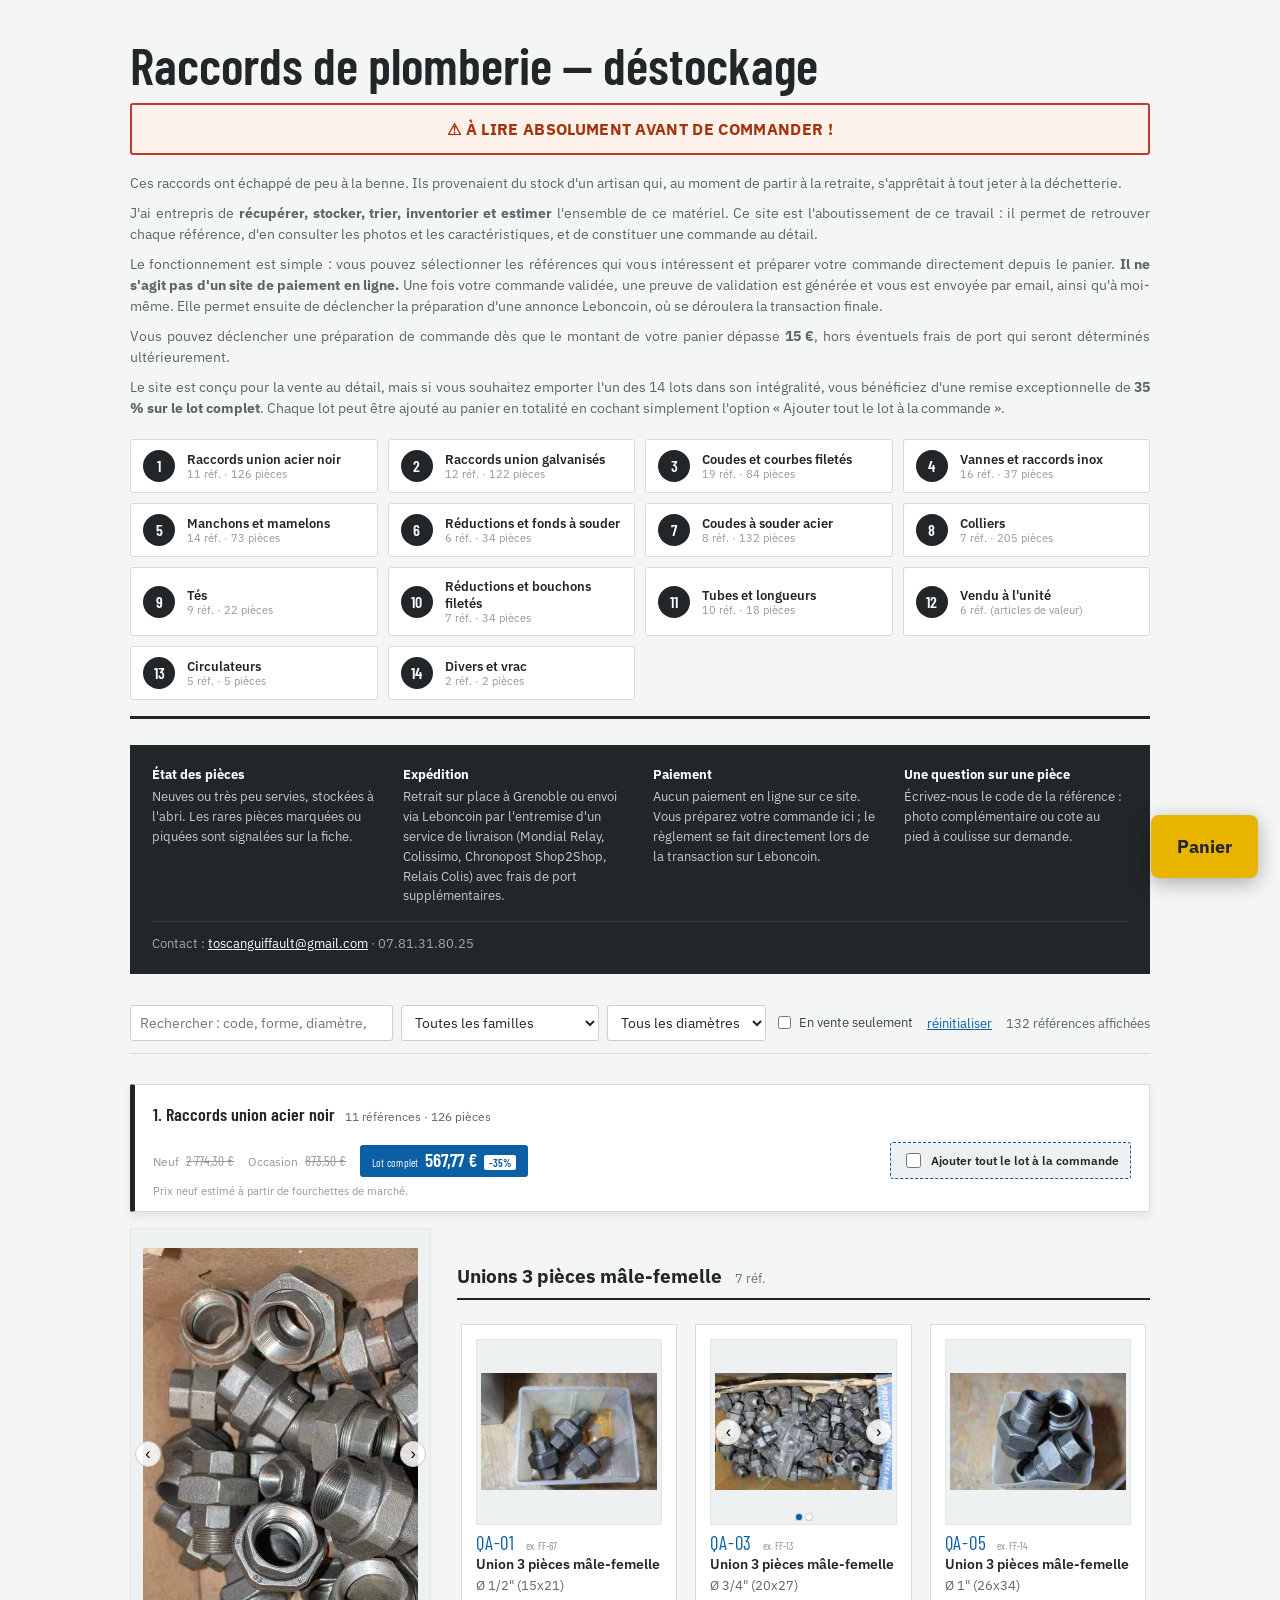
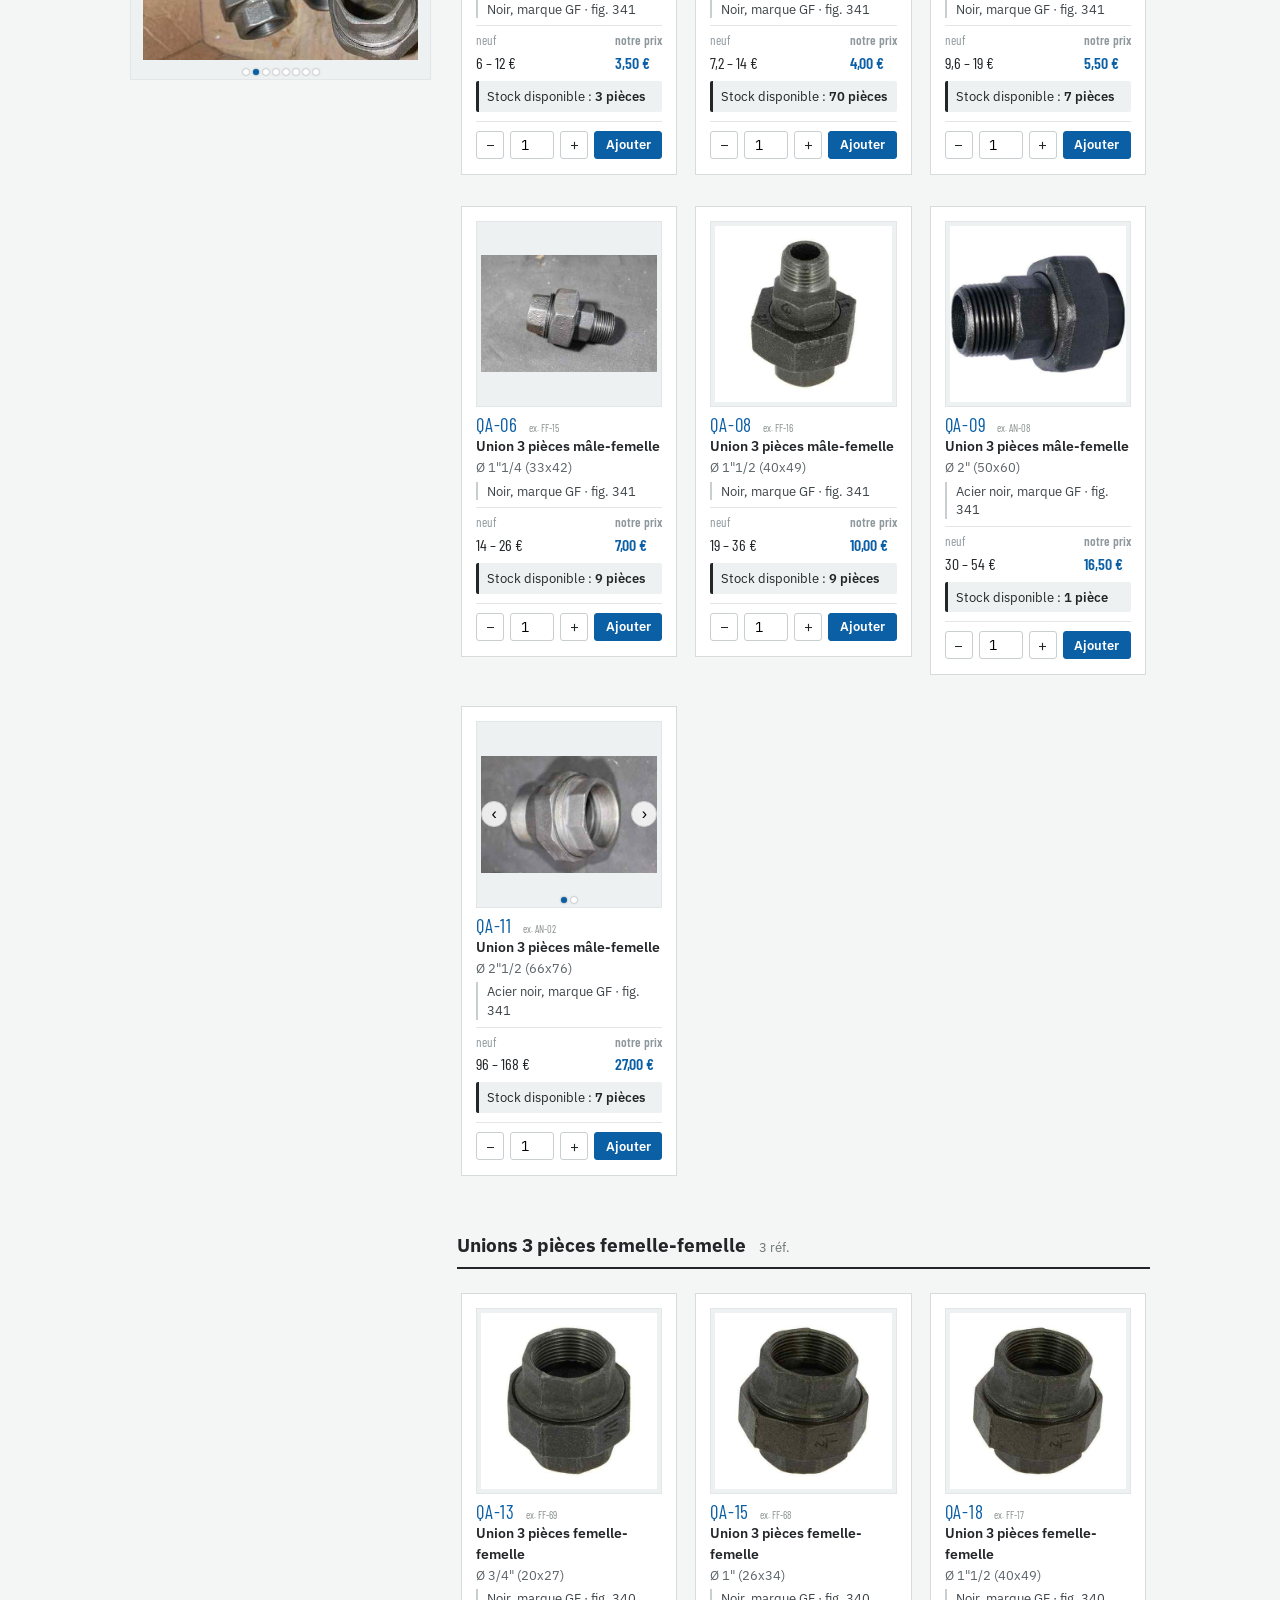
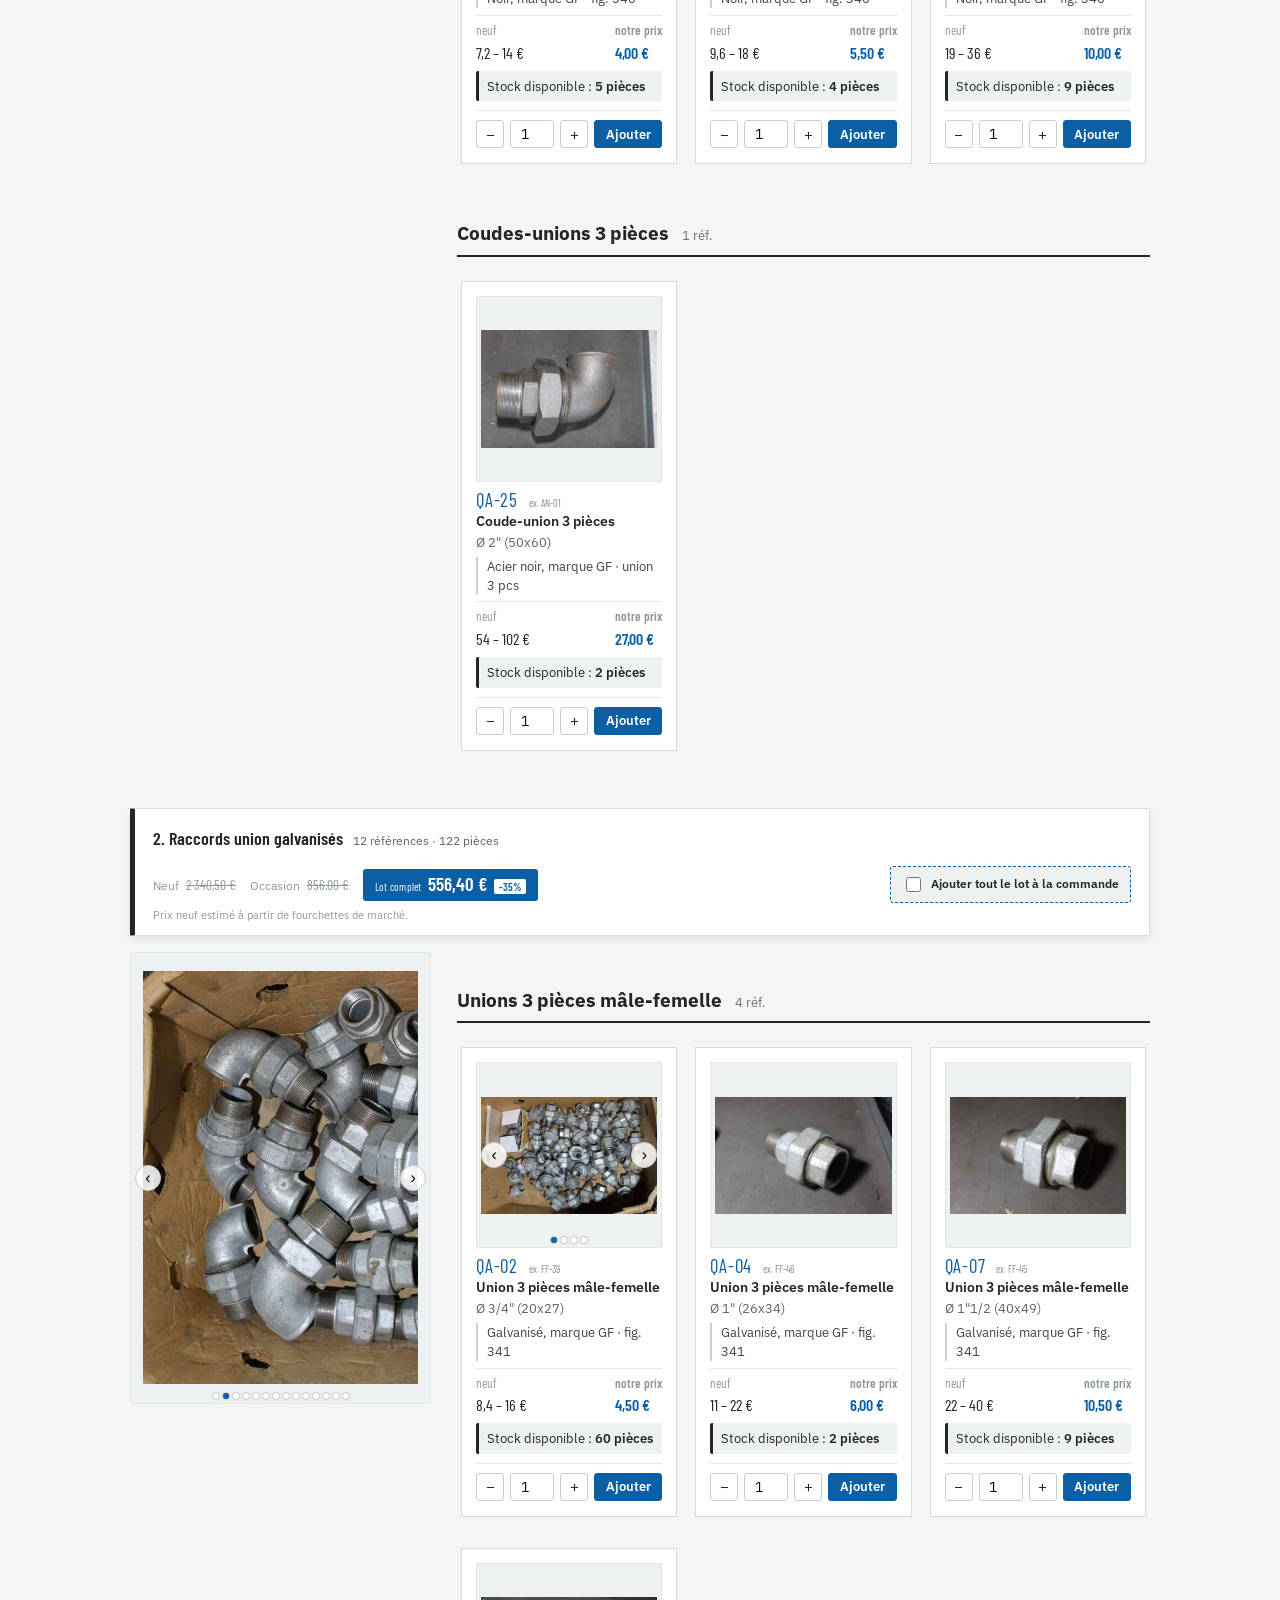
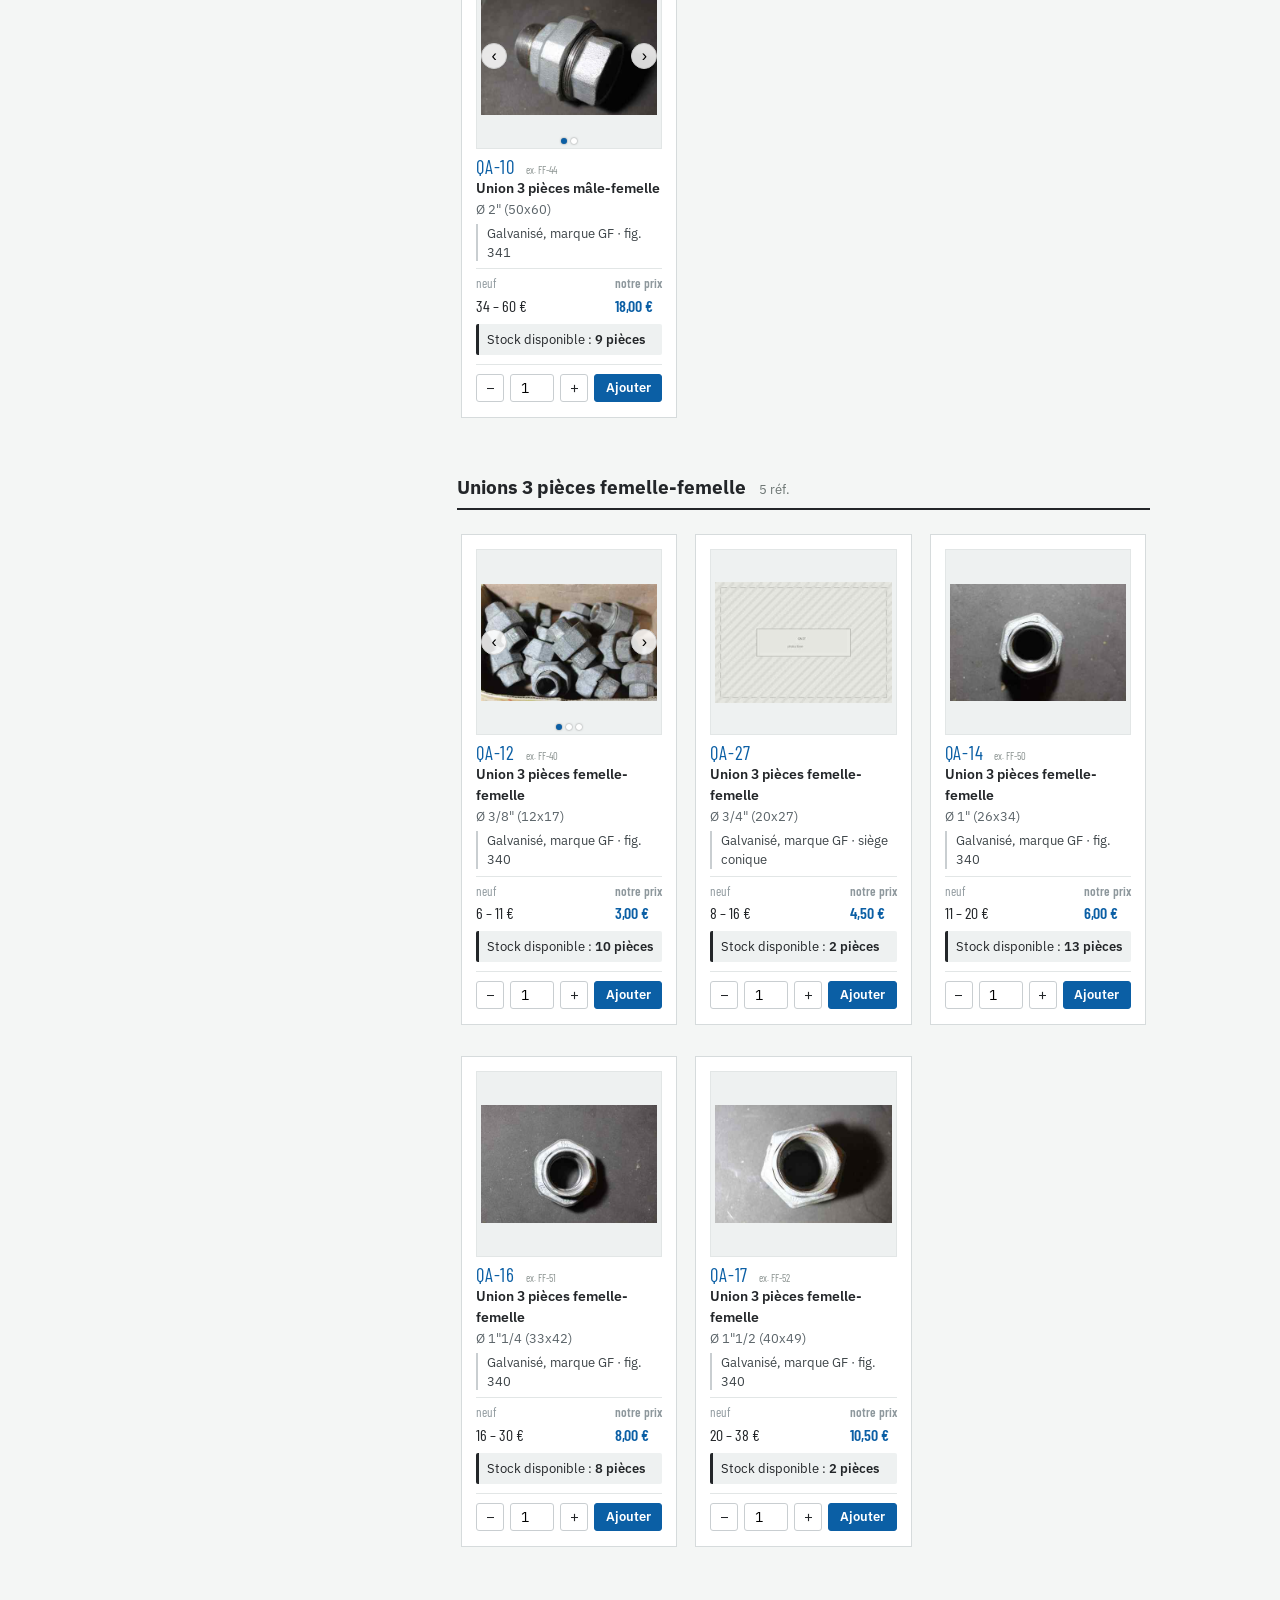
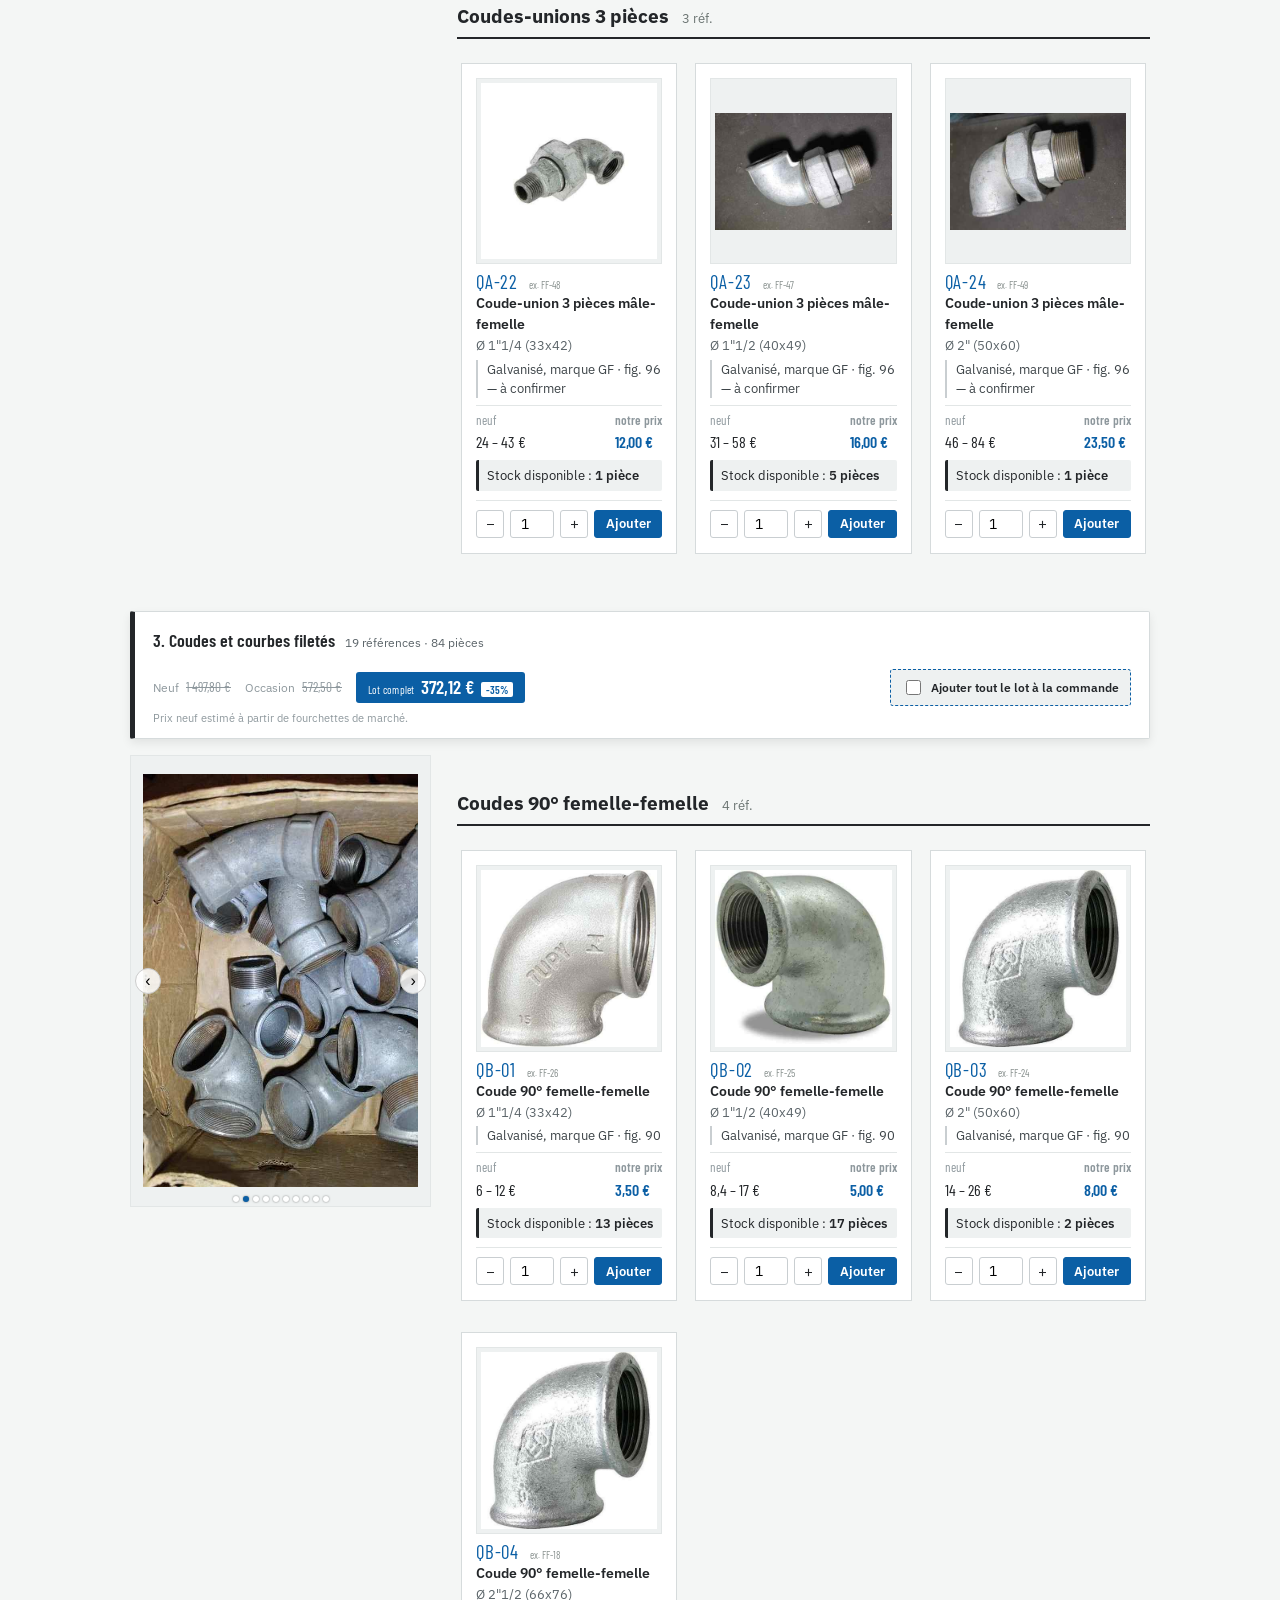
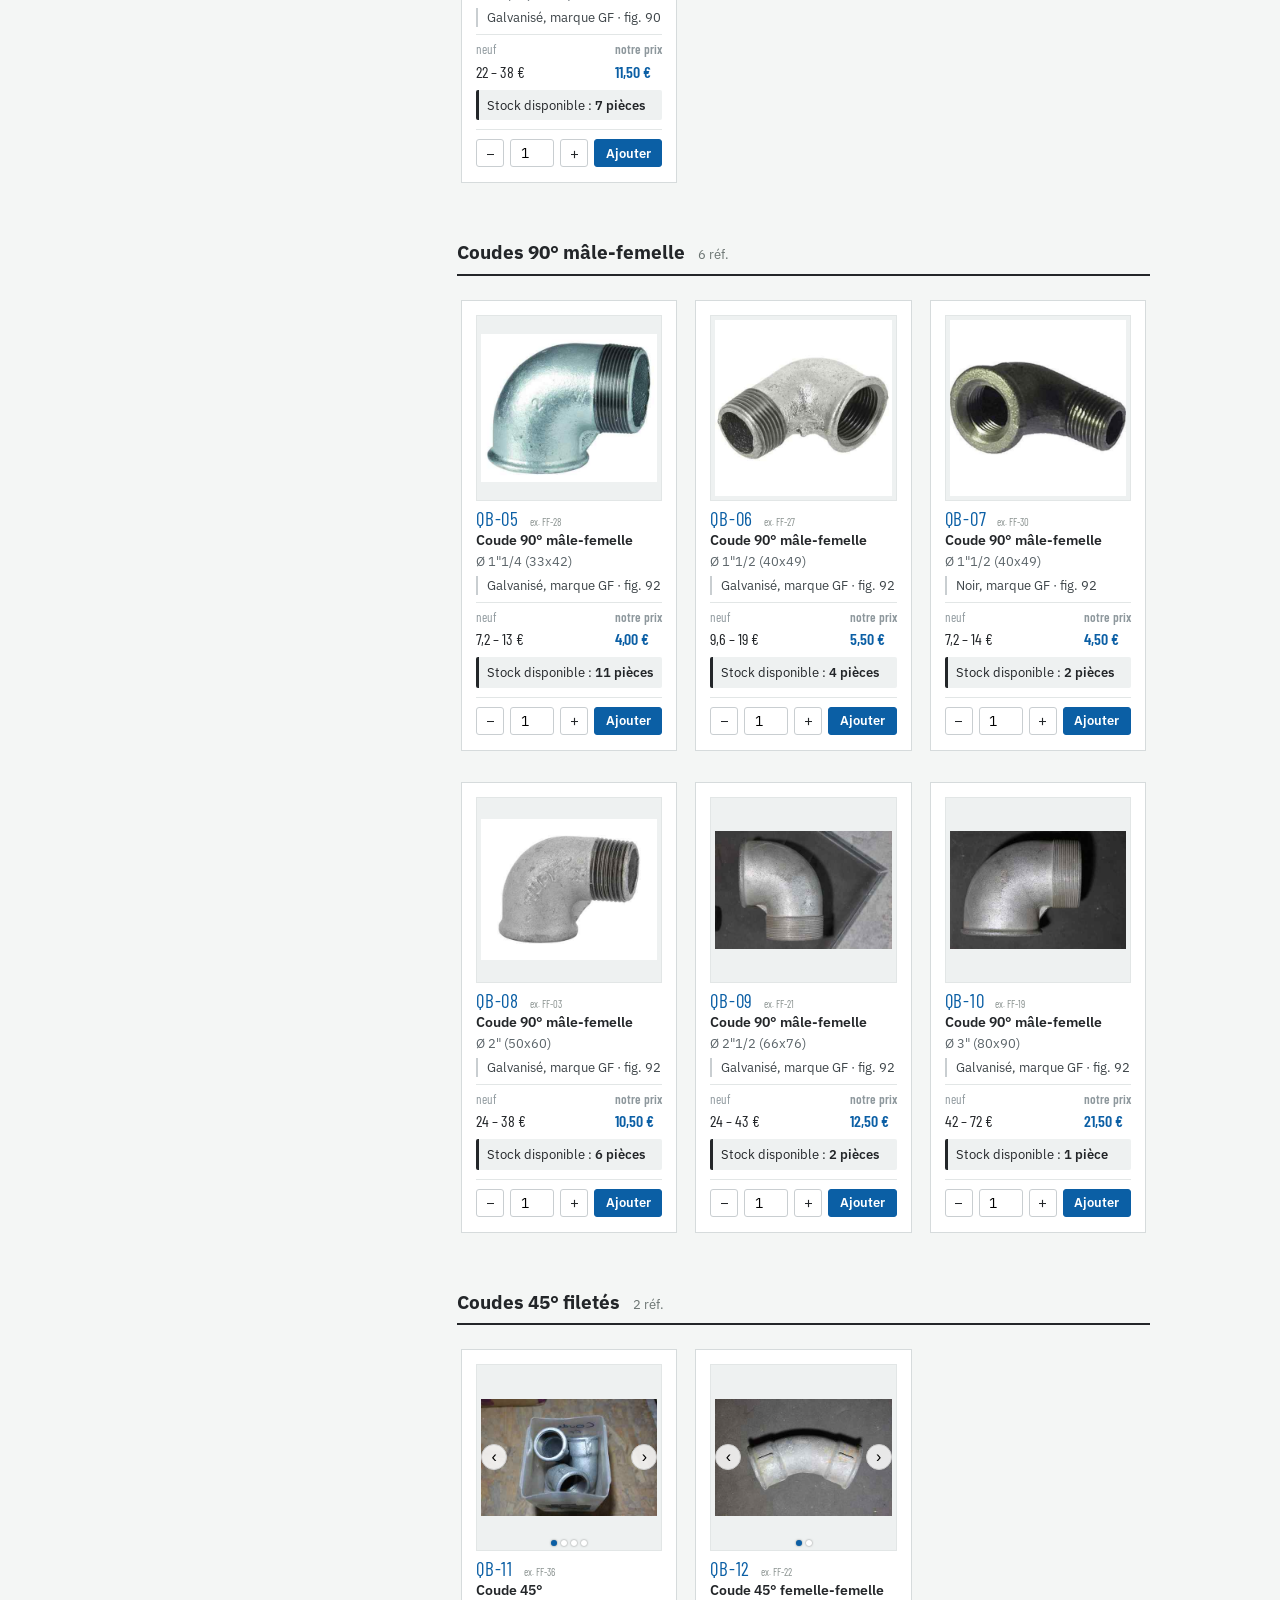
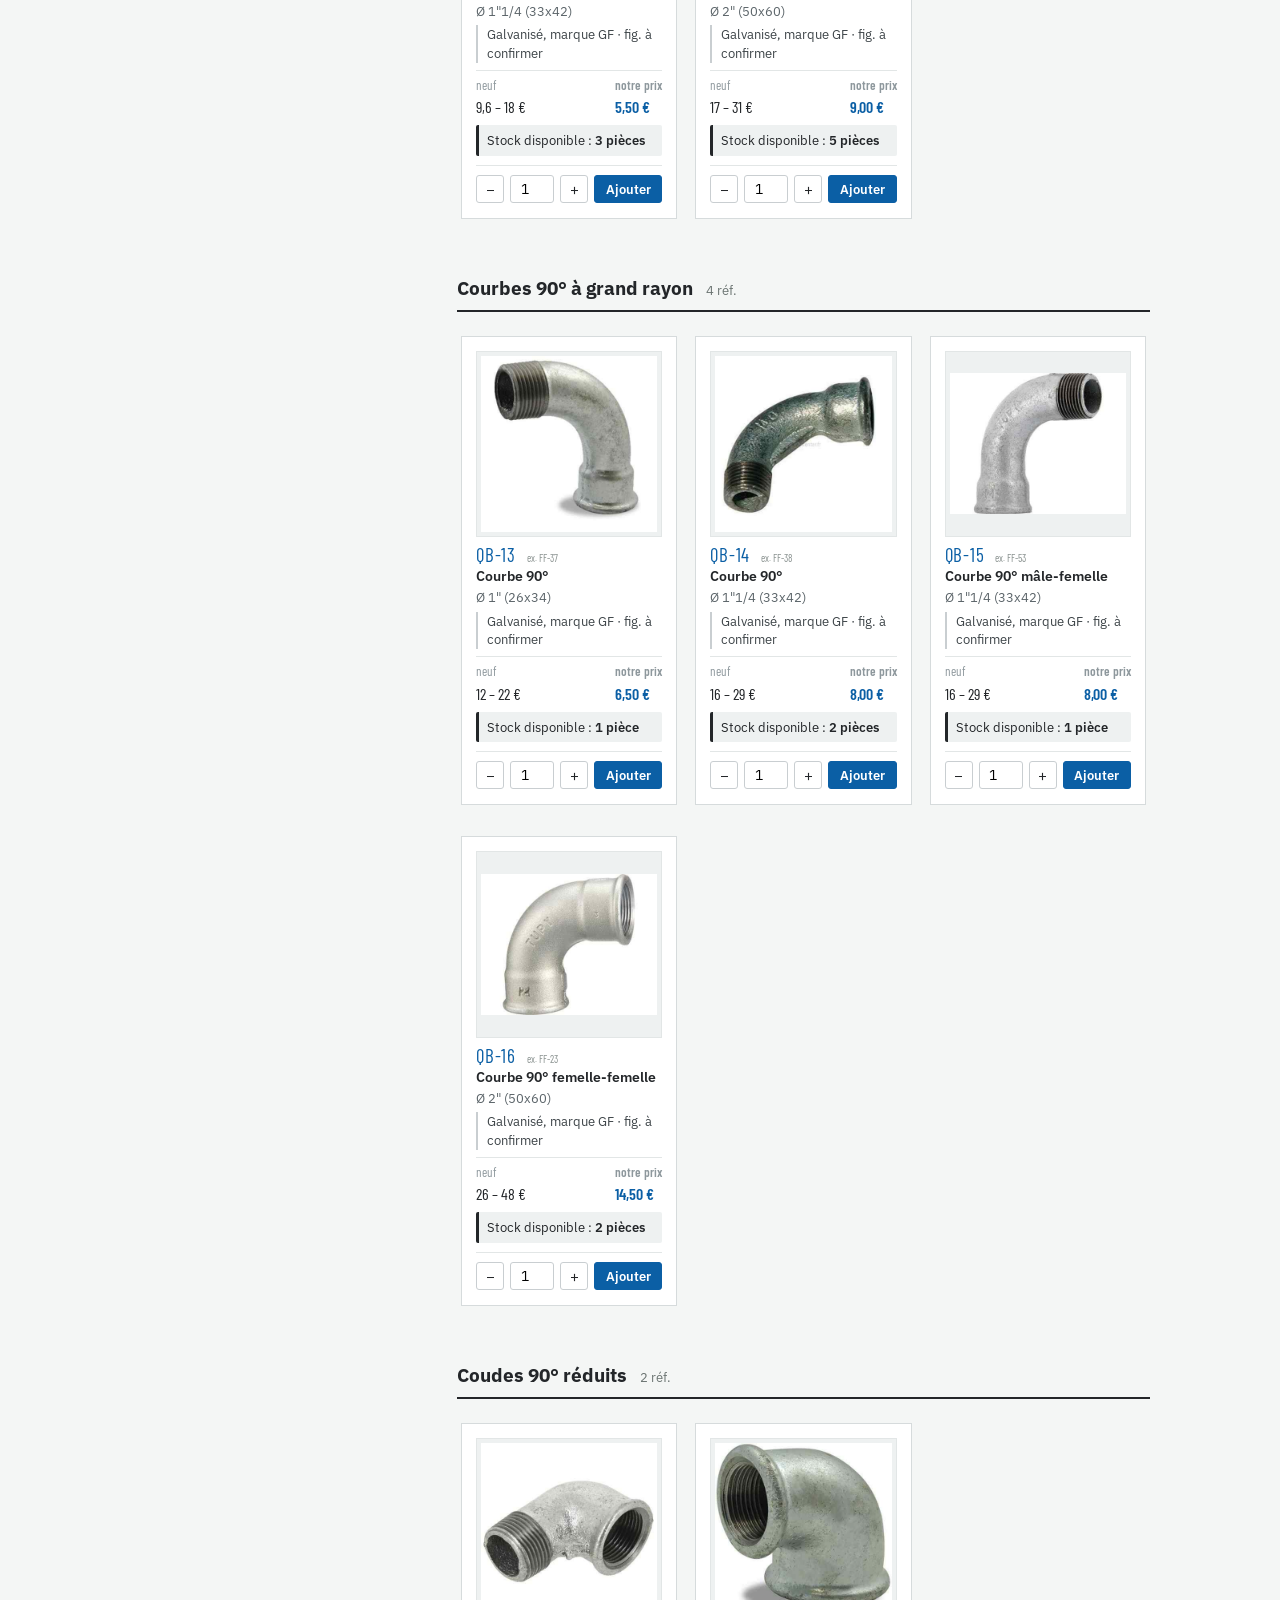
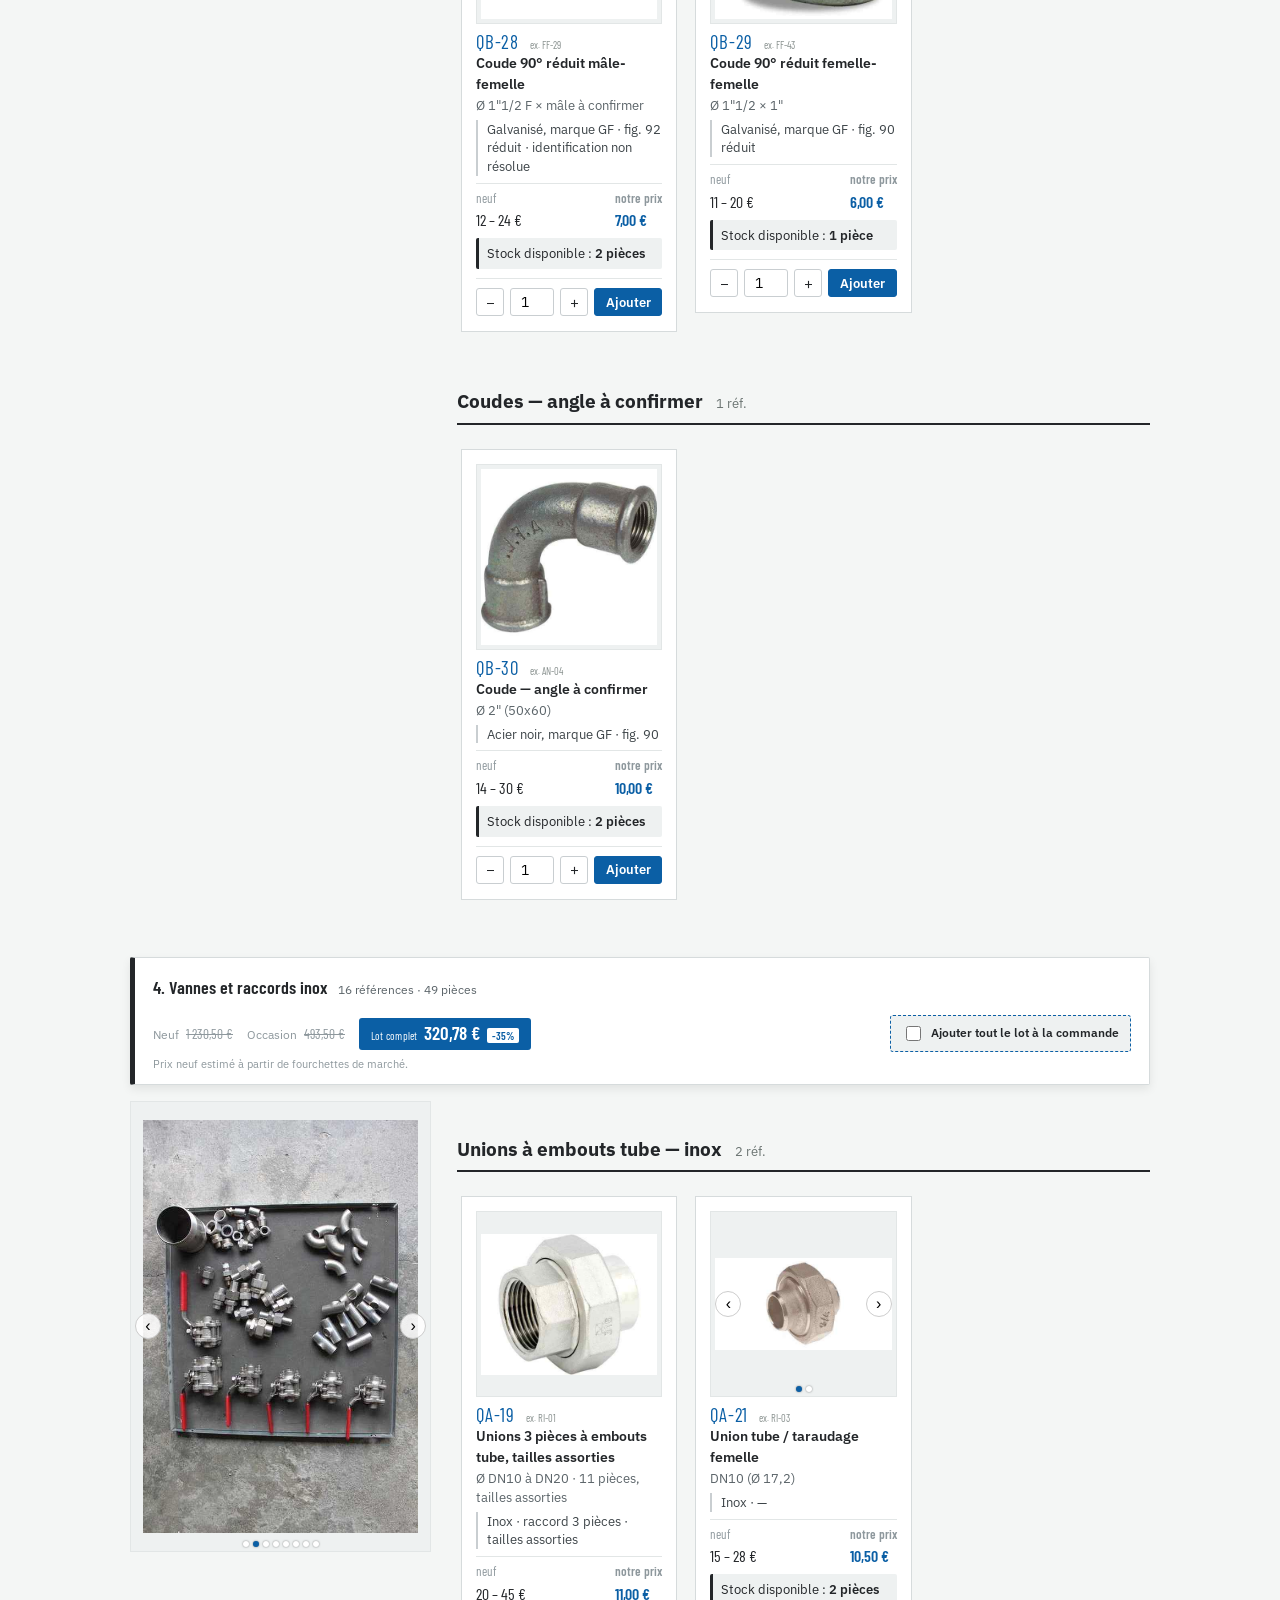
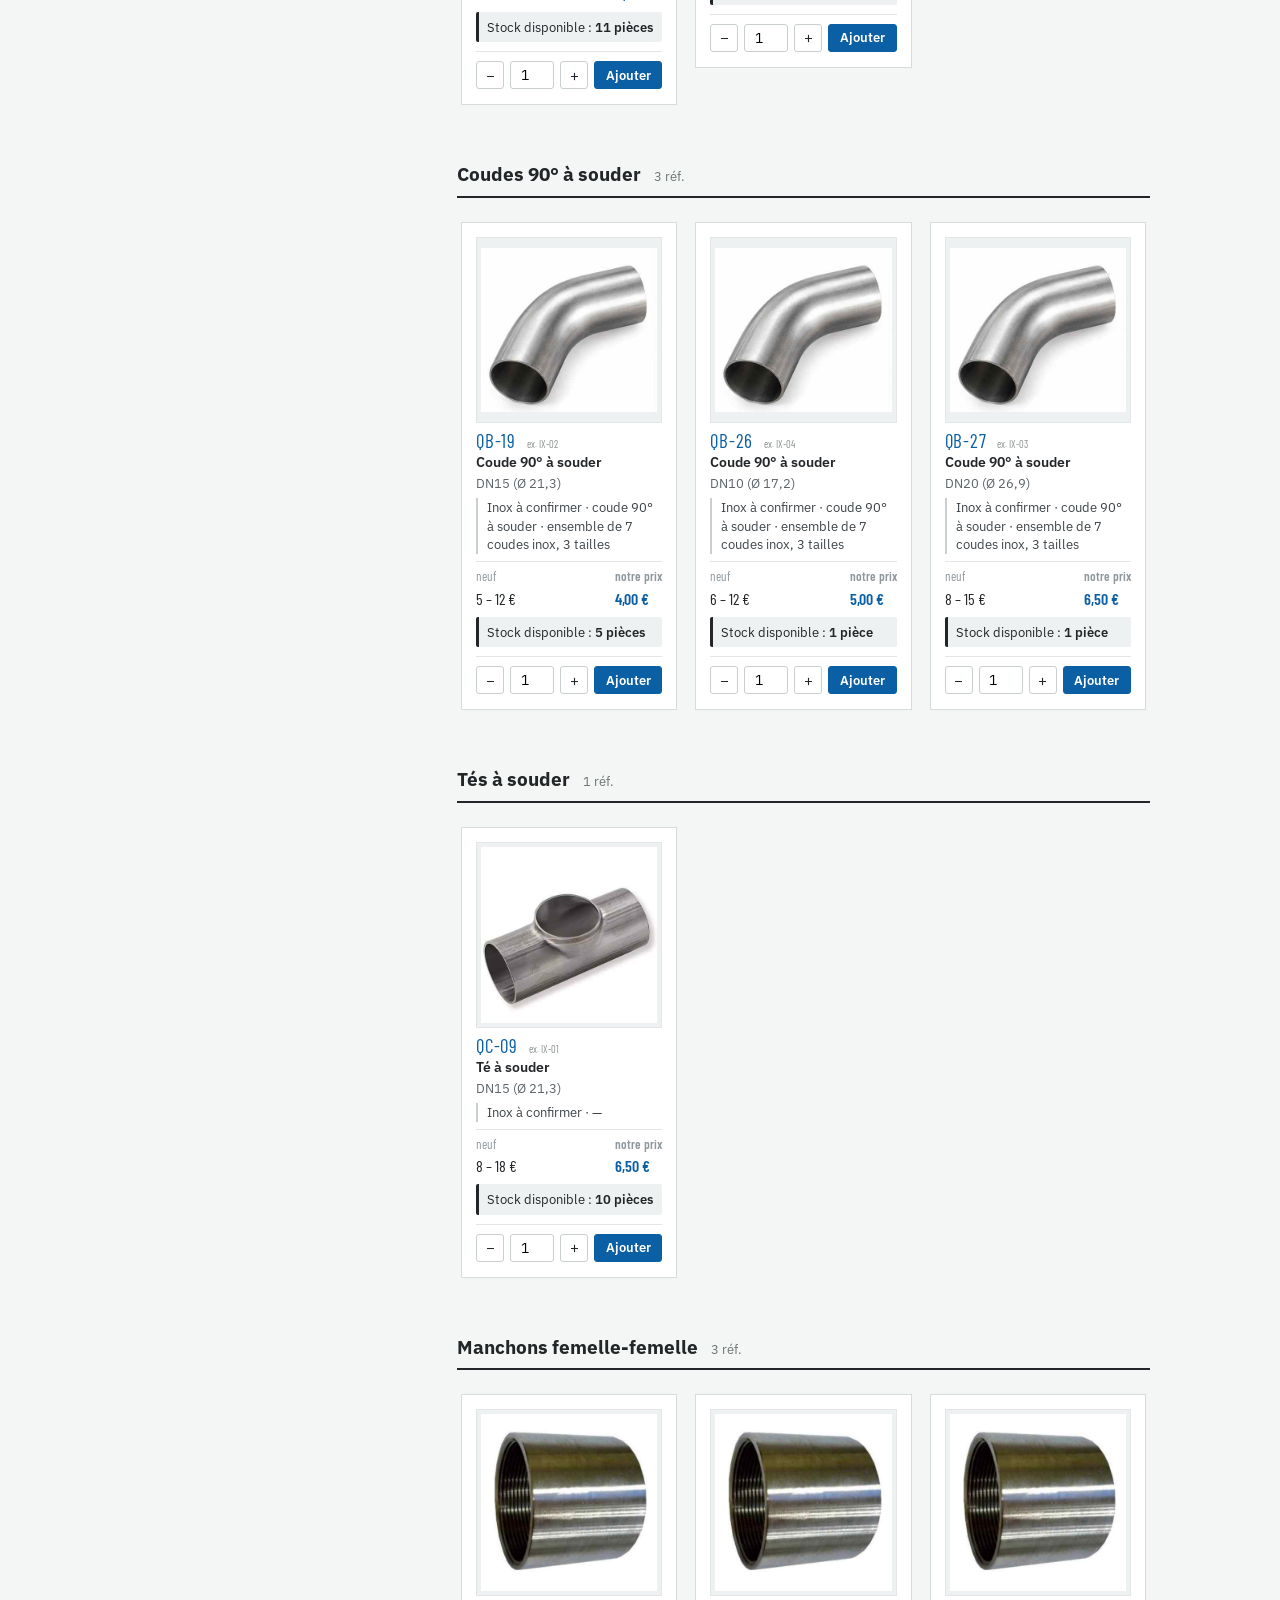
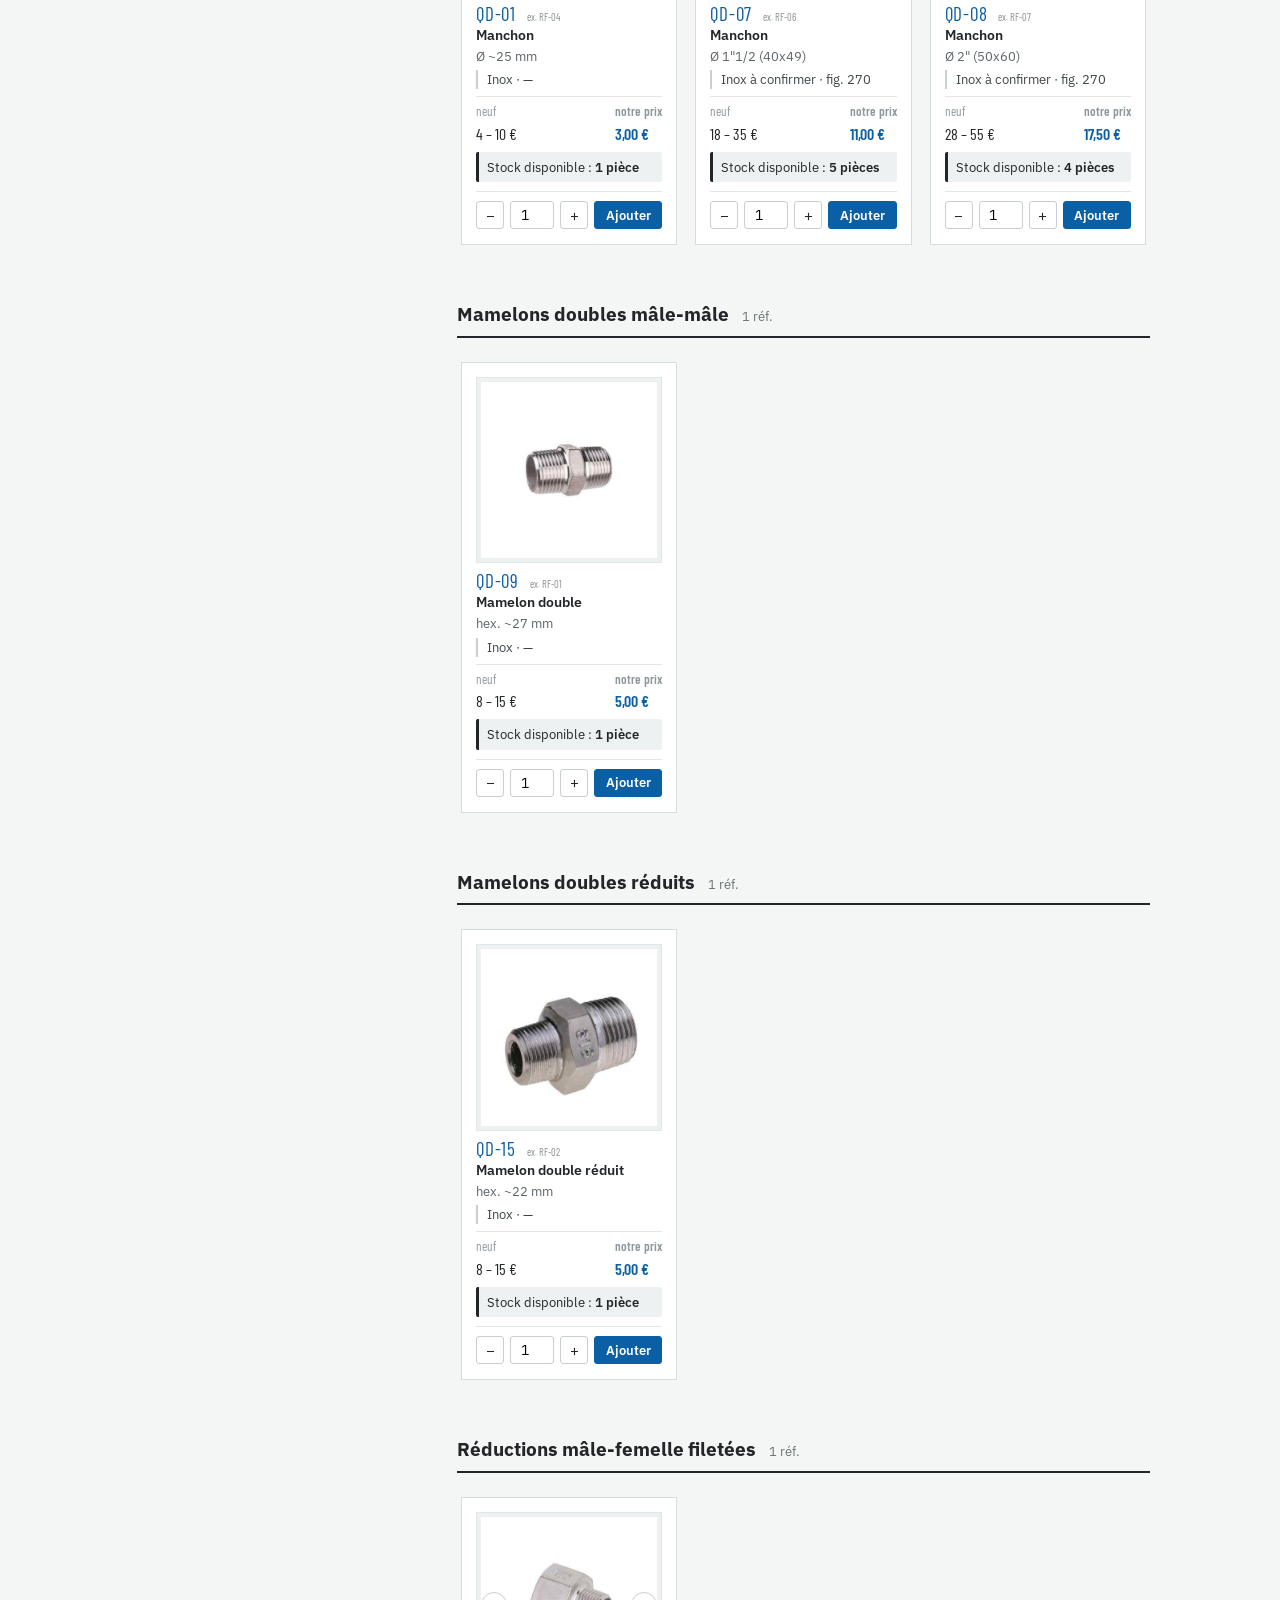
==== index.html @ de8385c4 "Add files via upload" ====
<!DOCTYPE html>
<html lang="fr"><head><meta charset="utf-8">
<meta name="viewport" content="width=device-width, initial-scale=1">
<title>Catalogue illustré — stock plomberie</title>
<link href="https://fonts.googleapis.com/css2?family=Barlow+Condensed:wght@400;600&amp;family=IBM+Plex+Sans:wght@400;600&amp;display=swap" rel="stylesheet">
<style>
*{box-sizing:border-box}
body{margin:0;background:#f4f6f5;color:#232629;
 font-family:"IBM Plex Sans",Helvetica,Arial,sans-serif;font-size:14px;line-height:1.5}
.wrap{max-width:1100px;margin:0 auto;padding:40px 40px 90px}
.masthead{border-bottom:3px solid #232629;padding-bottom:16px;margin-bottom:26px}
h1{font-family:"Barlow Condensed","Arial Narrow",sans-serif;font-weight:600;
 font-size:52px;line-height:.95;margin:0 0 6px}
.sub{color:#5b6469;margin:0;max-width:64ch}
h2{font-family:"Barlow Condensed","Arial Narrow",sans-serif;font-weight:600;font-size:26px;
 margin:38px 0 3px;padding-bottom:5px;border-bottom:1px solid #232629}
.intro{color:#5b6469;font-size:13px;margin:0 0 16px;max-width:70ch}
.grid{font-size:0;margin:0 -5px}
.card{display:inline-block;vertical-align:top;width:33.33%;font-size:14px;
 padding:14px 15px 15px;margin:0 0 10px;page-break-inside:avoid}
.card-in{background:#fff;border:1px solid #d6dbdc;padding:13px 14px 14px}
.art{background:#eef1f1;border:1px solid #e2e6e6;margin-bottom:11px;padding:6px}
.art svg{display:block;width:100%;height:80px}
.code{font-family:"Barlow Condensed","Arial Narrow",sans-serif;font-size:19px;
 color:#0b5fa5;letter-spacing:.04em;line-height:1}
.nom{font-weight:600;font-size:14.5px;margin:2px 0 1px}
.meta{color:#5b6469;font-size:12.5px;margin:0 0 5px}
.dist{font-size:12.5px;margin:0 0 7px;padding-left:9px;border-left:2px solid #c9ced1;color:#3d4448}
.px{display:flex;justify-content:space-between;border-top:1px solid #e2e6e6;padding-top:5px;
 font-family:"Barlow Condensed","Arial Narrow",sans-serif;font-size:16px}
.px span:last-child{color:#0b5fa5;font-weight:600}
.px em{font-style:normal;color:#8e989d;font-size:13px;display:block}
.slot{margin-top:9px;border:1px dashed #c9ced1;color:#8e989d;font-size:11.5px;
 text-align:center;padding:9px 4px}
.foot{margin-top:44px;padding-top:16px;border-top:3px solid #232629;color:#5b6469;
 font-size:12.5px;max-width:74ch}
@media print{body{background:#fff}.wrap{max-width:none;padding:0}
 h2{page-break-after:avoid}.intro{page-break-after:avoid}}
@media(max-width:820px){.card{width:50%}h1{font-size:40px}}
@media(max-width:560px){.card{width:100%}}
  .art img.ph{max-width:100%;max-height:100%;object-fit:contain;display:block;margin:0 auto;border-radius:3px}
  .art .sil{display:none}
  .art.nophoto .sil{display:block}
  .slot code{font-family:ui-monospace,Menlo,Consolas,monospace;font-size:11px;color:#4a5250}
  .stock{margin:6px 0 0;padding:6px 8px;background:#eef1f1;border-left:3px solid #232629;font-size:12.5px;color:#232629;border-radius:2px}
  .stock strong{font-weight:600}
  .code .anc{font-weight:400;font-size:10.5px;color:#8a9290;margin-left:6px;letter-spacing:0}
  h3{font-size:19px;font-weight:700;margin:34px 0 14px;padding-bottom:7px;border-bottom:2px solid #232629;color:#232629}
  h3 .cpt{font-weight:400;font-size:13px;color:#6b7472;margin-left:9px}
  .sommaire-grille{display:grid;grid-template-columns:repeat(4,1fr);gap:10px;margin:20px 0 0}
  .som-carte{display:flex;align-items:center;gap:12px;background:#fff;border:1px solid #d6dbdc;
    border-radius:3px;padding:10px 12px;text-decoration:none;color:#232629;
    transition:border-color .15s,box-shadow .15s,transform .15s}
  .som-carte:hover{border-color:#0b5fa5;box-shadow:0 3px 10px rgba(11,95,165,.16);transform:translateY(-1px)}
  .som-num{flex:0 0 auto;width:32px;height:32px;border-radius:50%;background:#232629;color:#fff;
    display:flex;align-items:center;justify-content:center;
    font-family:"Barlow Condensed","Arial Narrow",sans-serif;font-size:16px;font-weight:600}
  .som-carte:hover .som-num{background:#0b5fa5}
  .som-txt{display:flex;flex-direction:column;min-width:0;line-height:1.3}
  .som-nom{font-weight:600;font-size:12.5px}
  .som-info{font-size:11px;color:#8e989d}
  @media(max-width:900px){.sommaire-grille{grid-template-columns:repeat(2,1fr)}}
  @media(max-width:560px){.sommaire-grille{grid-template-columns:1fr}}
  .histoire{margin:14px 0 4px;max-width:none;text-align:justify}
  .histoire p.sub{margin:0 0 9px;max-width:none}
  .avis-important{border:2px solid #c0392b;background:#fdf1ec;color:#a5320b;
    font-weight:700;font-size:16px;text-align:center;padding:12px 16px;
    margin:0 0 18px;border-radius:3px;letter-spacing:.02em}
</style>


<style id="css-v3">
/* ---- carrousels ---- */
.carrousel{position:relative;overflow:hidden;background:#eef1f1;border:1px solid #e2e6e6}
.car-track{position:relative;height:100%;overflow:hidden}
.car-slide{position:absolute;inset:0;display:flex;align-items:center;justify-content:center;
  padding:4px;box-sizing:border-box;overflow:hidden;opacity:0;visibility:hidden;
  transition:opacity .3s ease;pointer-events:none}
.car-slide.on{opacity:1;visibility:visible;pointer-events:auto}
.car-slide img{max-width:100%;max-height:100%;width:auto;height:auto;object-fit:contain;display:block}
.car-slide-svg{padding:10px}
.car-slide-svg svg{width:100%;height:100%;object-fit:contain}
.car-prev,.car-next{position:absolute;top:50%;transform:translateY(-50%);
  background:rgba(255,255,255,.85);border:1px solid #ccc;border-radius:50%;
  width:26px;height:26px;line-height:1;cursor:pointer;font-size:16px;padding:0;z-index:2}
.car-prev{left:4px}.car-next{right:4px}
.car-dots{position:absolute;bottom:4px;left:0;right:0;display:flex;justify-content:center;gap:4px;z-index:2}
.car-dot{width:6px;height:6px;border-radius:50%;background:#fff;box-shadow:0 0 2px rgba(0,0,0,.5);display:inline-block}
.car-dot.on{background:#0b5fa5}

/* ---- fiches référence : cadre PORTRAIT, 3 par ligne sur ordinateur ---- */
.card .art.carrousel{width:100%;height:auto;aspect-ratio:1/1;margin-bottom:8px;padding:0}
.lot-grids .card{width:33.33%;padding:9px 10px 12px}
.lot-grids .card-in{padding:9px 9px 10px}
@media(max-width:900px){.lot-grids .card{width:50%}}
@media(max-width:560px){.lot-grids .card{width:100%}}

/* ---- encart photos du lot : un seul par grande partie, PORTRAIT, sticky ---- */
.lot-layout{display:grid;grid-template-columns:1fr 2.3fr;gap:26px;align-items:start;margin:14px 0 36px}
.lot-photo-col{position:sticky;top:191px;align-self:start}
.lot-layout .lot-photo{width:100%;height:auto;aspect-ratio:3/4;max-height:64vh}
.lot-photo.vide{display:flex;align-items:center;justify-content:center;
  background:#f4f6f5;border:1px dashed #c9ced1;color:#8e989d;font-size:12.5px;text-align:center;padding:10px}
.card .art.vide{aspect-ratio:1/1;display:flex;align-items:center;justify-content:center;
  background:#f4f6f5;border:1px dashed #c9ced1;color:#8e989d;font-size:11.5px;text-align:center;padding:10px;margin-bottom:8px}
/* sur mobile la colonne passe dessous, mais le cadre RESTE vertical */
@media(max-width:820px){
  .lot-layout{grid-template-columns:1fr}
  .lot-photo-col{position:static}
  .lot-layout .lot-photo{aspect-ratio:3/4;max-width:340px;margin:0 auto;max-height:none}
}
</style>

<style id="css-v4">
/* ---- fiches références agrandies (marges réduites côté page) ---- */
.lot-grids .card{padding:10px 9px 11px}
.lot-grids .card-in{padding:14px 14px 15px}
.nom{font-size:14px}
.code{font-size:19px}

/* ---- photos de lot : cadre réellement portrait ----
   Les photos paysage restantes (vrac dans une caisse, cadrage paysage par nature)
   ont été pivotées à 90° une fois pour toutes (fichiers réorientés), sans aucun
   recadrage : l'image reste entière, juste tournée. Le cadre (ratio 2:3) et
   object-fit:contain garantissent qu'elle reste intégralement visible. */
.lot-layout .lot-photo{aspect-ratio:2/3}
.lot-photo .car-slide{padding:6px}
.lot-photo .car-slide img{max-width:100%;max-height:100%;width:auto;height:auto;object-fit:contain;display:block}

/* ---- exception Colliers : structure strictement identique, seul le ratio de la photo change ---- */
.lot-photo.paysage{aspect-ratio:16/9;max-height:none}
/* Emplacement photo doublé, uniquement pour ce lot (demande explicite) */
.lot-layout-colliers{grid-template-columns:1.55fr 1fr}
/* Les fiches de ce lot passent à 2 par ligne pour ne pas être écrasées par la photo agrandie */
.lot-layout-colliers .lot-grids .card{width:50%}

/* ---- en-tête visible de chaque lot (12 parties) ---- */
.lot-section{position:relative}
.lot-entete{scroll-margin-top:195px;background:#fff;border:1px solid #d6dbdc;border-left:5px solid #232629;
  padding:11px 18px;margin:30px 0 16px;border-radius:2px;
  position:sticky;top:60px;z-index:15;box-shadow:0 4px 10px rgba(0,0,0,.08)}
.lot-ligne-principale{display:flex;flex-direction:column;gap:6px}
.lot-ligne-titre{display:flex;align-items:baseline;gap:10px;flex-wrap:nowrap}
.lot-ligne-bas{display:flex;align-items:center;gap:14px;flex-wrap:nowrap}
.lot-titre-bloc{display:flex;align-items:baseline;gap:10px;min-width:0}
.lot-entete h2{border:0;margin:0;padding:0;font-size:18px;white-space:nowrap}
.lot-chiffres{color:#5b6469;font-size:11.5px;white-space:nowrap;flex:0 0 auto}
.lot-prix{display:flex;flex-wrap:nowrap;align-items:center;gap:10px 14px;flex:1 1 auto}
.lot-prix-ligne{font-size:11.5px;color:#8e989d;white-space:nowrap}
.lot-prix-ligne .barre{text-decoration:line-through;color:#8e989d;font-family:"Barlow Condensed","Arial Narrow",sans-serif;font-size:13.5px;margin-left:4px}
.lot-prix-final{background:#0b5fa5;color:#fff;padding:5px 12px;border-radius:3px;
  font-family:"Barlow Condensed","Arial Narrow",sans-serif;display:flex;align-items:baseline;gap:7px;white-space:nowrap}
.lot-prix-final .lbl{font-size:11px;font-weight:400;letter-spacing:.02em}
.lot-prix-final .val{font-size:19px;font-weight:600;line-height:1}
.lot-prix-final .badge{background:#fff;color:#0b5fa5;font-size:11px;font-weight:600;
  border-radius:2px;padding:2px 5px;line-height:1}
.lot-note{font-size:10.5px;color:#8e989d;margin:5px 0 0;max-width:none}
.lot-tout{display:flex;align-items:center;gap:7px;font-size:12px;font-weight:600;
  background:#eef1f1;border:1px dashed #0b5fa5;border-radius:3px;padding:7px 11px;cursor:pointer;
  white-space:nowrap;flex:0 0 auto;margin-left:auto}
.lot-tout input{width:15px;height:15px;accent-color:#0b5fa5;cursor:pointer}
.lot-tout.actif{background:#e4f0f9;border-style:solid}
.achat.dans-lot{opacity:.55}
.achat.dans-lot button,.achat.dans-lot input{pointer-events:none}
.achat-note{font-size:11.5px;color:#0b5fa5;text-align:center;padding-top:9px;border-top:1px solid #e2e6e6;margin-top:9px}

/* ---- photos cliquables : agrandissement en fenêtre modale ---- */
.card .art.carrousel,.lot-photo,.valeur-photo{cursor:zoom-in}
#lightbox{position:fixed;inset:0;background:rgba(20,22,23,.86);z-index:200;
  display:none;align-items:center;justify-content:center;padding:24px}
#lightbox.on{display:flex}
.lb-fenetre{position:relative;width:50vw;height:55vh;max-width:640px;max-height:640px;
  min-width:280px;min-height:280px;background:#eef1f1;border-radius:4px;overflow:hidden;
  box-shadow:0 12px 40px rgba(0,0,0,.4)}
.lb-track{position:relative;height:100%;overflow:hidden}
.lb-slide{position:absolute;inset:0;display:flex;align-items:center;justify-content:center;padding:14px;
  opacity:0;visibility:hidden;transition:opacity .3s ease}
.lb-slide.on{opacity:1;visibility:visible}
.lb-slide img{max-width:100%;max-height:100%;object-fit:contain;display:block}
.lb-slide svg{width:80%;height:80%}
.lb-close{position:absolute;top:8px;right:8px;z-index:3;width:34px;height:34px;border-radius:50%;
  border:0;background:rgba(35,38,41,.75);color:#fff;font-size:20px;line-height:1;cursor:pointer}
.lb-prev,.lb-next{position:absolute;top:50%;transform:translateY(-50%);z-index:3;
  width:38px;height:38px;border-radius:50%;border:0;background:rgba(255,255,255,.9);
  color:#232629;font-size:20px;line-height:1;cursor:pointer}
.lb-prev{left:10px}.lb-next{right:10px}
.lb-dots{position:absolute;bottom:10px;left:0;right:0;display:flex;justify-content:center;gap:5px;z-index:3}
.lb-dot{width:7px;height:7px;border-radius:50%;background:rgba(255,255,255,.55);display:inline-block}
.lb-dot.on{background:#fff}
@media(max-width:820px){.lb-fenetre{width:92vw;height:66vh;max-width:none;max-height:none}}

/* ---- panier : seuil, coordonnées, preuve de validation ---- */
.etape-coord{padding:4px 18px 6px;display:flex;flex-direction:column;gap:7px}
.etape-coord input{font:inherit;font-size:13.5px;padding:8px 9px;border:1px solid #c9ced1;border-radius:3px}
.seuil{font-size:12.5px;color:#a5320b;background:#fdf1ec;border-radius:2px;padding:7px 9px;margin:0 0 10px}
.seuil.ok{display:none}
.preuve{margin:0;padding:16px 18px;font-size:13px;line-height:1.65}
.preuve h4{margin:0 0 8px;font-family:"Barlow Condensed","Arial Narrow",sans-serif;font-size:19px}
.preuve .ref{color:#0b5fa5;font-weight:600}
.preuve ul{margin:8px 0;padding-left:18px}
.preuve .relance{margin-top:12px;padding-top:10px;border-top:1px solid #e2e6e6;color:#5b6469;font-size:12px}

/* ---- rupture de stock : bandeau diagonal, fiche désactivée ---- */
.card{position:relative}
.card.rupture{overflow:hidden}
.card.rupture .card-in{filter:grayscale(1);opacity:.5;pointer-events:none}
.card.rupture::after{content:"Épuisé";position:absolute;top:22px;left:-42px;width:180px;
  transform:rotate(-40deg);background:#a5320b;color:#fff;text-align:center;
  font-family:"Barlow Condensed","Arial Narrow",sans-serif;font-size:15px;font-weight:600;
  letter-spacing:.06em;padding:5px 0;box-shadow:0 2px 6px rgba(0,0,0,.3);z-index:6}
.lot-tout.indispo{opacity:.55;cursor:not-allowed}
.lot-tout.indispo input{cursor:not-allowed}
.lot-note-indispo{font-size:11.5px;color:#a5320b;margin:0 0 10px}

/* ---- lot entièrement épuisé : même traitement graphique que les fiches ---- */
.lot-photo{position:relative}
.lot-photo.epuise{overflow:hidden}
.lot-photo.epuise .car-track,.lot-photo.epuise img{filter:grayscale(1);opacity:.45}
.lot-photo.epuise{pointer-events:none;cursor:default}
.lot-photo.epuise .car-prev,.lot-photo.epuise .car-next,.lot-photo.epuise .car-dots{display:none}
.lot-photo.epuise::after{content:"Épuisé";position:absolute;top:26px;left:-48px;width:220px;
  transform:rotate(-40deg);background:#a5320b;color:#fff;text-align:center;
  font-family:"Barlow Condensed","Arial Narrow",sans-serif;font-size:18px;font-weight:600;
  letter-spacing:.06em;padding:6px 0;box-shadow:0 2px 6px rgba(0,0,0,.3);z-index:6}

/* ---- actions de la preuve de validation (canaux d'envoi multiples) ---- */
.preuve .avert{font-size:12px;color:#a5320b;background:#fdf1ec;padding:8px 10px;border-radius:2px}
.preuve-actions{display:flex;flex-wrap:wrap;gap:8px;margin:10px 0}
.pv-btn{font:inherit;font-size:12.5px;font-weight:600;background:#fff;color:#0b5fa5;
  border:1px solid #0b5fa5;border-radius:3px;padding:8px 11px;cursor:pointer;text-decoration:none;
  display:inline-block}
.pv-btn:hover{background:#0b5fa5;color:#fff}
.pv-statut{font-size:12px;color:#0b5fa5;min-height:15px}

/* ---- boutons permanents : continuer les achats / annuler la commande ---- */
.panier-actions-permanentes{padding:14px 18px 18px;border-top:1px solid #e2e6e6;
  display:flex;flex-direction:column;gap:9px}
#btn-continuer-achats{font:inherit;font-size:13.5px;font-weight:600;background:#fff;
  color:#232629;border:1px solid #c9ced1;border-radius:3px;padding:10px;cursor:pointer}
#btn-continuer-achats:hover{background:#f4f6f5}
#btn-annuler-commande{font:inherit;font-size:13.5px;font-weight:700;background:#c0392b;
  color:#fff;border:0;border-radius:3px;padding:10px;cursor:pointer}
#btn-annuler-commande:hover{background:#a5301f}
.confirmation-annulation{padding:12px 18px;background:#fdf1ec;border-top:1px solid #e2e6e6;
  font-size:12.5px;color:#232629}
.confirmation-annulation p{margin:0 0 9px;font-weight:600}
.confirmation-annulation .choix{display:flex;gap:8px}
.confirmation-annulation button{font:inherit;font-size:12.5px;font-weight:600;border-radius:3px;
  padding:8px 12px;cursor:pointer;flex:1}
.confirmation-annulation .oui{background:#c0392b;color:#fff;border:0}
.confirmation-annulation .non{background:#fff;color:#232629;border:1px solid #c9ced1}

/* ---- message expliquant le déclenchement de la préparation ---- */
.preuve .delai{font-size:12px;color:#232629;background:#eef1f1;border-left:3px solid #0b5fa5;
  padding:8px 10px;margin:10px 0}

/* ---- catalogue désactivé après validation de commande ---- */
body.commande-validee .bandeau,
body.commande-validee .filtres,
body.commande-validee .lot-entete,
body.commande-validee .lot-layout,
body.commande-validee .valeur-section{
  filter:grayscale(.65);opacity:.4;pointer-events:none;user-select:none;transition:opacity .3s ease}
body.commande-validee .histoire::after{
  content:"Commande validée — le catalogue est en lecture seule. Utilisez le panier pour continuer vos achats ou annuler.";
  display:block;margin-top:14px;padding:10px 14px;background:#fdf1ec;border-left:3px solid #a5320b;
  color:#a5320b;font-size:13px;font-weight:600;border-radius:2px}

/* ---- section "articles de valeur" (ex-lot 12) : en-tête simplifié, sans prix/case de lot ---- */
.valeur-entete{border-left-color:#5b6469}
.valeur-section{margin:0 0 22px}
.grid.valeur-grille{font-size:0;margin:0 -10px;display:block}
.card.valeur{display:inline-block;vertical-align:top;width:33.33%;font-size:14px;
  padding:12px 10px 16px;margin:0;box-sizing:border-box}
.card.valeur .card-in{padding:0;border:1px solid #d6dbdc;background:#fff;overflow:hidden}
.card.valeur .art.carrousel.valeur-photo{aspect-ratio:3/4;width:100%;margin:0;padding:0;border:0}
.card.valeur .code{font-size:26px;padding:14px 16px 0}
.card.valeur .nom{font-size:18px;padding:0 16px}
.card.valeur .meta,.card.valeur .dist{padding:0 16px}
.card.valeur .px{margin:0 16px;font-size:19px}
.card.valeur .stock{padding:0 16px}
.card.valeur .achat{margin:0 16px 16px}
@media(max-width:900px){.card.valeur{width:50%}}
@media(max-width:560px){.card.valeur{width:100%}}

/* ---- carrousels : masquer les contrôles quand il n'y a qu'une seule image ---- */
.carrousel[data-slides="1"] .car-prev,
.carrousel[data-slides="1"] .car-next,
.carrousel[data-slides="1"] .car-dots{display:none}
</style>
</head><body><div class="wrap">
<header class="masthead"><h1>Raccords de plomberie — déstockage</h1>
<div class="histoire">
<div class="avis-important">⚠ À LIRE ABSOLUMENT AVANT DE COMMANDER !</div>
<p class="sub">Ces raccords ont échappé de peu à la benne. Ils provenaient du stock d'un artisan qui, au moment de partir à la retraite, s'apprêtait à tout jeter à la déchetterie.</p>
<p class="sub">J'ai entrepris de <strong>récupérer, stocker, trier, inventorier et estimer</strong> l'ensemble de ce matériel. Ce site est l'aboutissement de ce travail : il permet de retrouver chaque référence, d'en consulter les photos et les caractéristiques, et de constituer une commande au détail.</p>
<p class="sub">Le fonctionnement est simple : vous pouvez sélectionner les références qui vous intéressent et préparer votre commande directement depuis le panier. <strong>Il ne s'agit pas d'un site de paiement en ligne.</strong> Une fois votre commande validée, une preuve de validation est générée et vous est envoyée par email, ainsi qu'à moi-même. Elle permet ensuite de déclencher la préparation d'une annonce Leboncoin, où se déroulera la transaction finale.</p>
<p class="sub">Vous pouvez déclencher une préparation de commande dès que le montant de votre panier dépasse <strong>15 €</strong>, hors éventuels frais de port qui seront déterminés ultérieurement.</p>
<p class="sub">Le site est conçu pour la vente au détail, mais si vous souhaitez emporter l'un des 14 lots dans son intégralité, vous bénéficiez d'une remise exceptionnelle de <strong>35 % sur le lot complet</strong>. Chaque lot peut être ajouté au panier en totalité en cochant simplement l'option « Ajouter tout le lot à la commande ».</p>
</div>
<div class="sommaire-grille"><a href="#partie-1" class="som-carte"><span class="som-num">1</span><span class="som-txt"><span class="som-nom">Raccords union acier noir</span><span class="som-info">11 réf. · 126 pièces</span></span></a><a href="#partie-2" class="som-carte"><span class="som-num">2</span><span class="som-txt"><span class="som-nom">Raccords union galvanisés</span><span class="som-info">12 réf. · 122 pièces</span></span></a><a href="#partie-3" class="som-carte"><span class="som-num">3</span><span class="som-txt"><span class="som-nom">Coudes et courbes filetés</span><span class="som-info">19 réf. · 84 pièces</span></span></a><a href="#partie-4" class="som-carte"><span class="som-num">4</span><span class="som-txt"><span class="som-nom">Vannes et raccords inox</span><span class="som-info">16 réf. · 37 pièces</span></span></a><a href="#partie-5" class="som-carte"><span class="som-num">5</span><span class="som-txt"><span class="som-nom">Manchons et mamelons</span><span class="som-info">14 réf. · 73 pièces</span></span></a><a href="#partie-6" class="som-carte"><span class="som-num">6</span><span class="som-txt"><span class="som-nom">Réductions et fonds à souder</span><span class="som-info">6 réf. · 34 pièces</span></span></a><a href="#partie-7" class="som-carte"><span class="som-num">7</span><span class="som-txt"><span class="som-nom">Coudes à souder acier</span><span class="som-info">8 réf. · 132 pièces</span></span></a><a href="#partie-8" class="som-carte"><span class="som-num">8</span><span class="som-txt"><span class="som-nom">Colliers</span><span class="som-info">7 réf. · 205 pièces</span></span></a><a href="#partie-9" class="som-carte"><span class="som-num">9</span><span class="som-txt"><span class="som-nom">Tés</span><span class="som-info">9 réf. · 22 pièces</span></span></a><a href="#partie-10" class="som-carte"><span class="som-num">10</span><span class="som-txt"><span class="som-nom">Réductions et bouchons filetés</span><span class="som-info">7 réf. · 34 pièces</span></span></a><a href="#partie-11" class="som-carte"><span class="som-num">11</span><span class="som-txt"><span class="som-nom">Tubes et longueurs</span><span class="som-info">10 réf. · 18 pièces</span></span></a><a href="#partie-12" class="som-carte"><span class="som-num">12</span><span class="som-txt"><span class="som-nom">Vendu à l'unité</span><span class="som-info">6 réf. (articles de valeur)</span></span></a><a href="#partie-13" class="som-carte"><span class="som-num">13</span><span class="som-txt"><span class="som-nom">Circulateurs</span><span class="som-info">5 réf. · 5 pièces</span></span></a><a href="#partie-14" class="som-carte"><span class="som-num">14</span><span class="som-txt"><span class="som-nom">Divers et vrac</span><span class="som-info">2 réf. · 2 pièces</span></span></a></div></header><div class="bandeau"><div class="cols"><div class="c"><b>État des pièces</b>Neuves ou très peu servies, stockées à l'abri. Les rares pièces marquées ou piquées sont signalées sur la fiche.</div><div class="c"><b>Expédition</b>Retrait sur place à Grenoble ou envoi via Leboncoin par l'entremise d'un service de livraison (Mondial Relay, Colissimo, Chronopost Shop2Shop, Relais Colis) avec frais de port supplémentaires.</div><div class="c"><b>Paiement</b>Aucun paiement en ligne sur ce site. Vous préparez votre commande ici ; le règlement se fait directement lors de la transaction sur Leboncoin.</div><div class="c"><b>Une question sur une pièce</b>Écrivez-nous le code de la référence : photo complémentaire ou cote au pied à coulisse sur demande.</div></div><p class="contact">Contact : <a href="mailto:toscanguiffault@gmail.com">toscanguiffault@gmail.com</a> · 07.81.31.80.25</p></div><div class="filtres"><input type="search" id="f-texte" placeholder="Rechercher : code, forme, diamètre, figure…" aria-label="rechercher" value=""><select id="f-famille" aria-label="famille"><option value="" selected="">Toutes les familles</option><option value="Unions et coudes-unions">Unions et coudes-unions</option><option value="Coudes et courbes">Coudes et courbes</option><option value="Tés">Tés</option><option value="Manchons et mamelons">Manchons et mamelons</option><option value="Réductions et bouchons">Réductions et bouchons</option><option value="Tubes et longueurs">Tubes et longueurs</option><option value="Robinetterie">Robinetterie</option><option value="Colliers">Colliers</option><option value="Équipements et divers">Équipements et divers</option></select><select id="f-diametre" aria-label="diamètre"><option value="" selected="">Tous les diamètres</option><option value="3/8&quot;">3/8"</option><option value="1/2&quot;">1/2"</option><option value="3/4&quot;">3/4"</option><option value="1&quot;">1"</option><option value="1&quot;1/4">1"1/4</option><option value="1&quot;1/2">1"1/2</option><option value="2&quot;">2"</option><option value="2&quot;1/2">2"1/2</option><option value="3&quot;">3"</option><option value="DN8">DN8</option><option value="DN10">DN10</option><option value="DN15">DN15</option><option value="DN20">DN20</option><option value="DN32">DN32</option><option value="DN40">DN40</option><option value="DN50">DN50</option><option value="DN80">DN80</option><option value="autre">Autres</option></select><label class="dispo"><input type="checkbox" id="f-dispo"> En vente seulement</label><button class="raz" id="f-raz" type="button">réinitialiser</button><span class="cpt-res" id="f-compte">132 références affichées</span></div><p class="vide" id="f-vide">Aucune référence ne correspond. Élargissez la recherche, ou écrivez-nous : le stock bouge.</p>
<div class="lot-section"><div class="lot-entete" id="partie-1" data-lot="1" data-lot-nom="1. Raccords union acier noir" data-lot-prix="567.77" data-lot-pieces="126" data-lot-refs="11"><div class="lot-ligne-principale"><div class="lot-ligne-titre"><div class="lot-titre-bloc"><h2>1. Raccords union acier noir</h2><p class="lot-chiffres">11 références · 126 pièces</p></div></div><div class="lot-ligne-bas"><div class="lot-prix"><span class="lot-prix-ligne">Neuf <span class="barre">2 774,30 €</span></span><span class="lot-prix-ligne">Occasion <span class="barre">873,50 €</span></span><span class="lot-prix-final"><span class="lbl">Lot complet</span><span class="val">567,77 €</span><span class="badge">-35%</span></span></div><label class="lot-tout"><input type="checkbox"> Ajouter tout le lot à la commande</label></div></div><p class="lot-note">Prix neuf estimé à partir de fourchettes de marché.</p></div><div class="lot-layout"><div class="lot-photo-col"><div class="art carrousel lot-photo" id="car1001" data-idx="0"><div class="car-track"><div class="car-slide"><img src="[data-uri]" alt=""></div><div class="car-slide"><img src="[data-uri]" alt=""></div><div class="car-slide"><img src="[data-uri]" alt=""></div><div class="car-slide"><img src="[data-uri]" alt=""></div><div class="car-slide"><img src="[data-uri]" alt=""></div><div class="car-slide"><img src="[data-uri]" alt=""></div><div class="car-slide"><img src="[data-uri]" alt=""></div><div class="car-slide"><img src="[data-uri]" alt=""></div></div><button type="button" class="car-prev" aria-label="précédent">‹</button><button type="button" class="car-next" aria-label="suivant">›</button><div class="car-dots"><span class="car-dot on"></span><span class="car-dot"></span><span class="car-dot"></span><span class="car-dot"></span><span class="car-dot"></span><span class="car-dot"></span><span class="car-dot"></span><span class="car-dot"></span></div></div></div><div class="lot-grids"><h3>Unions 3 pièces mâle-femelle <span class="cpt">7 réf.</span></h3><div class="grid"><div class="card" data-code="QA-01" data-famille="Unions et coudes-unions" data-diametre="1/2&quot;" data-cherche="qa-01 union 3 pieces male-femelle ø 1/2&quot; (15x21) noir, marque gf · fig. 341 unions et coudes-unions" data-vendable="1" data-nom="Union 3 pièces mâle-femelle" data-prix="3.50" data-poids="160" data-stock="3"><div class="card-in">
<div class="art carrousel" id="car1" data-idx="0"><div class="car-track"><div class="car-slide"><img src="[data-uri]" alt=""></div></div><button type="button" class="car-prev" aria-label="précédent">‹</button><button type="button" class="car-next" aria-label="suivant">›</button><div class="car-dots"><span class="car-dot on"></span></div></div>
<div class="code">QA-01 <span class="anc">ex. FF-67</span></div>
<div class="nom">Union 3 pièces mâle-femelle</div>
<p class="meta">Ø 1/2" (15x21)</p>
<p class="dist">Noir, marque GF · fig. 341</p>
<div class="px"><span><em>neuf</em>6 – 12 €</span><span><em>notre prix</em>3,50 €</span></div>
<p class="stock">Stock disponible : <strong>3 pièces</strong></p>

<div class="achat" data-code="QA-01"><button class="moins" type="button">−</button><input type="number" min="1" max="3" value="1" inputmode="numeric" aria-label="quantité QA-01"><button class="plus" type="button">+</button><button class="add" type="button">Ajouter</button></div></div></div><div class="card" data-code="QA-03" data-famille="Unions et coudes-unions" data-diametre="3/4&quot;" data-cherche="qa-03 union 3 pieces male-femelle ø 3/4&quot; (20x27) noir, marque gf · fig. 341 unions et coudes-unions" data-vendable="1" data-nom="Union 3 pièces mâle-femelle" data-prix="4.00" data-poids="250" data-stock="70"><div class="card-in">
<div class="art carrousel" id="car3" data-idx="0"><div class="car-track"><div class="car-slide"><img src="[data-uri]" alt=""></div><div class="car-slide"><img src="[data-uri]" alt=""></div></div><button type="button" class="car-prev" aria-label="précédent">‹</button><button type="button" class="car-next" aria-label="suivant">›</button><div class="car-dots"><span class="car-dot on"></span><span class="car-dot"></span></div></div>
<div class="code">QA-03 <span class="anc">ex. FF-13</span></div>
<div class="nom">Union 3 pièces mâle-femelle</div>
<p class="meta">Ø 3/4" (20x27)</p>
<p class="dist">Noir, marque GF · fig. 341</p>
<div class="px"><span><em>neuf</em>7,2 – 14 €</span><span><em>notre prix</em>4,00 €</span></div>
<p class="stock">Stock disponible : <strong>70 pièces</strong></p>

<div class="achat" data-code="QA-03"><button class="moins" type="button">−</button><input type="number" min="1" max="70" value="1" inputmode="numeric" aria-label="quantité QA-03"><button class="plus" type="button">+</button><button class="add" type="button">Ajouter</button></div></div></div><div class="card" data-code="QA-05" data-famille="Unions et coudes-unions" data-diametre="1&quot;" data-cherche="qa-05 union 3 pieces male-femelle ø 1&quot; (26x34) noir, marque gf · fig. 341 unions et coudes-unions" data-vendable="1" data-nom="Union 3 pièces mâle-femelle" data-prix="5.50" data-poids="400" data-stock="7"><div class="card-in">
<div class="art carrousel" id="car5" data-idx="0"><div class="car-track"><div class="car-slide"><img src="[data-uri]" alt=""></div></div><button type="button" class="car-prev" aria-label="précédent">‹</button><button type="button" class="car-next" aria-label="suivant">›</button><div class="car-dots"><span class="car-dot on"></span></div></div>
<div class="code">QA-05 <span class="anc">ex. FF-14</span></div>
<div class="nom">Union 3 pièces mâle-femelle</div>
<p class="meta">Ø 1" (26x34)</p>
<p class="dist">Noir, marque GF · fig. 341</p>
<div class="px"><span><em>neuf</em>9,6 – 19 €</span><span><em>notre prix</em>5,50 €</span></div>
<p class="stock">Stock disponible : <strong>7 pièces</strong></p>

<div class="achat" data-code="QA-05"><button class="moins" type="button">−</button><input type="number" min="1" max="7" value="1" inputmode="numeric" aria-label="quantité QA-05"><button class="plus" type="button">+</button><button class="add" type="button">Ajouter</button></div></div></div><div class="card" data-code="QA-06" data-famille="Unions et coudes-unions" data-diametre="1&quot;1/4" data-cherche="qa-06 union 3 pieces male-femelle ø 1&quot;1/4 (33x42) noir, marque gf · fig. 341 unions et coudes-unions" data-vendable="1" data-nom="Union 3 pièces mâle-femelle" data-prix="7.00" data-poids="630" data-stock="9"><div class="card-in">
<div class="art carrousel" id="car6" data-idx="0"><div class="car-track"><div class="car-slide"><img src="[data-uri]" alt=""></div></div><button type="button" class="car-prev" aria-label="précédent">‹</button><button type="button" class="car-next" aria-label="suivant">›</button><div class="car-dots"><span class="car-dot on"></span></div></div>
<div class="code">QA-06 <span class="anc">ex. FF-15</span></div>
<div class="nom">Union 3 pièces mâle-femelle</div>
<p class="meta">Ø 1"1/4 (33x42)</p>
<p class="dist">Noir, marque GF · fig. 341</p>
<div class="px"><span><em>neuf</em>14 – 26 €</span><span><em>notre prix</em>7,00 €</span></div>
<p class="stock">Stock disponible : <strong>9 pièces</strong></p>

<div class="achat" data-code="QA-06"><button class="moins" type="button">−</button><input type="number" min="1" max="9" value="1" inputmode="numeric" aria-label="quantité QA-06"><button class="plus" type="button">+</button><button class="add" type="button">Ajouter</button></div></div></div><div class="card" data-code="QA-08" data-famille="Unions et coudes-unions" data-diametre="1&quot;1/2" data-cherche="qa-08 union 3 pieces male-femelle ø 1&quot;1/2 (40x49) noir, marque gf · fig. 341 unions et coudes-unions" data-vendable="1" data-nom="Union 3 pièces mâle-femelle" data-prix="10.00" data-poids="860" data-stock="9"><div class="card-in">
<div class="art carrousel" id="car8" data-idx="0"><div class="car-track"><div class="car-slide"><img loading="lazy" src="[data-uri]" alt=""></div></div><button type="button" class="car-prev" aria-label="précédent">‹</button><button type="button" class="car-next" aria-label="suivant">›</button><div class="car-dots"><span class="car-dot on"></span></div></div>
<div class="code">QA-08 <span class="anc">ex. FF-16</span></div>
<div class="nom">Union 3 pièces mâle-femelle</div>
<p class="meta">Ø 1"1/2 (40x49)</p>
<p class="dist">Noir, marque GF · fig. 341</p>
<div class="px"><span><em>neuf</em>19 – 36 €</span><span><em>notre prix</em>10,00 €</span></div>
<p class="stock">Stock disponible : <strong>9 pièces</strong></p>

<div class="achat" data-code="QA-08"><button class="moins" type="button">−</button><input type="number" min="1" max="9" value="1" inputmode="numeric" aria-label="quantité QA-08"><button class="plus" type="button">+</button><button class="add" type="button">Ajouter</button></div></div></div><div class="card" data-code="QA-09" data-famille="Unions et coudes-unions" data-diametre="2&quot;" data-cherche="qa-09 union 3 pieces male-femelle ø 2&quot; (50x60) acier noir, marque gf · fig. 341 unions et coudes-unions" data-vendable="1" data-nom="Union 3 pièces mâle-femelle" data-prix="16.50" data-poids="1350" data-stock="1"><div class="card-in">
<div class="art carrousel" id="car9" data-idx="0"><div class="car-track"><div class="car-slide"><img loading="lazy" src="[data-uri]" alt=""></div></div><button type="button" class="car-prev" aria-label="précédent">‹</button><button type="button" class="car-next" aria-label="suivant">›</button><div class="car-dots"><span class="car-dot on"></span></div></div>
<div class="code">QA-09 <span class="anc">ex. AN-08</span></div>
<div class="nom">Union 3 pièces mâle-femelle</div>
<p class="meta">Ø 2" (50x60)</p>
<p class="dist">Acier noir, marque GF · fig. 341</p>
<div class="px"><span><em>neuf</em>30 – 54 €</span><span><em>notre prix</em>16,50 €</span></div>
<p class="stock">Stock disponible : <strong>1 pièce</strong></p>

<div class="achat" data-code="QA-09"><button class="moins" type="button">−</button><input type="number" min="1" max="1" value="1" inputmode="numeric" aria-label="quantité QA-09"><button class="plus" type="button">+</button><button class="add" type="button">Ajouter</button></div></div></div><div class="card" data-code="QA-11" data-famille="Unions et coudes-unions" data-diametre="2&quot;1/2" data-cherche="qa-11 union 3 pieces male-femelle ø 2&quot;1/2 (66x76) acier noir, marque gf · fig. 341 unions et coudes-unions" data-vendable="1" data-nom="Union 3 pièces mâle-femelle" data-prix="27.00" data-poids="2160" data-stock="7"><div class="card-in">
<div class="art carrousel" id="car11" data-idx="0"><div class="car-track"><div class="car-slide"><img src="[data-uri]" alt=""></div><div class="car-slide"><img src="[data-uri]" alt=""></div></div><button type="button" class="car-prev" aria-label="précédent">‹</button><button type="button" class="car-next" aria-label="suivant">›</button><div class="car-dots"><span class="car-dot on"></span><span class="car-dot"></span></div></div>
<div class="code">QA-11 <span class="anc">ex. AN-02</span></div>
<div class="nom">Union 3 pièces mâle-femelle</div>
<p class="meta">Ø 2"1/2 (66x76)</p>
<p class="dist">Acier noir, marque GF · fig. 341</p>
<div class="px"><span><em>neuf</em>96 – 168 €</span><span><em>notre prix</em>27,00 €</span></div>
<p class="stock">Stock disponible : <strong>7 pièces</strong></p>

<div class="achat" data-code="QA-11"><button class="moins" type="button">−</button><input type="number" min="1" max="7" value="1" inputmode="numeric" aria-label="quantité QA-11"><button class="plus" type="button">+</button><button class="add" type="button">Ajouter</button></div></div></div></div><h3>Unions 3 pièces femelle-femelle <span class="cpt">3 réf.</span></h3><div class="grid"><div class="card" data-code="QA-13" data-famille="Unions et coudes-unions" data-diametre="3/4&quot;" data-cherche="qa-13 union 3 pieces femelle-femelle ø 3/4&quot; (20x27) noir, marque gf · fig. 340 unions et coudes-unions" data-vendable="1" data-nom="Union 3 pièces femelle-femelle" data-prix="4.00" data-poids="250" data-stock="5"><div class="card-in">
<div class="art carrousel" id="car13" data-idx="0"><div class="car-track"><div class="car-slide"><img loading="lazy" src="[data-uri]" alt=""></div></div><button type="button" class="car-prev" aria-label="précédent">‹</button><button type="button" class="car-next" aria-label="suivant">›</button><div class="car-dots"><span class="car-dot on"></span></div></div>
<div class="code">QA-13 <span class="anc">ex. FF-69</span></div>
<div class="nom">Union 3 pièces femelle-femelle</div>
<p class="meta">Ø 3/4" (20x27)</p>
<p class="dist">Noir, marque GF · fig. 340</p>
<div class="px"><span><em>neuf</em>7,2 – 14 €</span><span><em>notre prix</em>4,00 €</span></div>
<p class="stock">Stock disponible : <strong>5 pièces</strong></p>

<div class="achat" data-code="QA-13"><button class="moins" type="button">−</button><input type="number" min="1" max="5" value="1" inputmode="numeric" aria-label="quantité QA-13"><button class="plus" type="button">+</button><button class="add" type="button">Ajouter</button></div></div></div><div class="card" data-code="QA-15" data-famille="Unions et coudes-unions" data-diametre="1&quot;" data-cherche="qa-15 union 3 pieces femelle-femelle ø 1&quot; (26x34) noir, marque gf · fig. 340 unions et coudes-unions" data-vendable="1" data-nom="Union 3 pièces femelle-femelle" data-prix="5.50" data-poids="400" data-stock="4"><div class="card-in">
<div class="art carrousel" id="car16" data-idx="0"><div class="car-track"><div class="car-slide"><img loading="lazy" src="[data-uri]" alt=""></div></div><button type="button" class="car-prev" aria-label="précédent">‹</button><button type="button" class="car-next" aria-label="suivant">›</button><div class="car-dots"><span class="car-dot on"></span></div></div>
<div class="code">QA-15 <span class="anc">ex. FF-68</span></div>
<div class="nom">Union 3 pièces femelle-femelle</div>
<p class="meta">Ø 1" (26x34)</p>
<p class="dist">Noir, marque GF · fig. 340</p>
<div class="px"><span><em>neuf</em>9,6 – 18 €</span><span><em>notre prix</em>5,50 €</span></div>
<p class="stock">Stock disponible : <strong>4 pièces</strong></p>

<div class="achat" data-code="QA-15"><button class="moins" type="button">−</button><input type="number" min="1" max="4" value="1" inputmode="numeric" aria-label="quantité QA-15"><button class="plus" type="button">+</button><button class="add" type="button">Ajouter</button></div></div></div><div class="card" data-code="QA-18" data-famille="Unions et coudes-unions" data-diametre="1&quot;1/2" data-cherche="qa-18 union 3 pieces femelle-femelle ø 1&quot;1/2 (40x49) noir, marque gf · fig. 340 unions et coudes-unions" data-vendable="1" data-nom="Union 3 pièces femelle-femelle" data-prix="10.00" data-poids="860" data-stock="9"><div class="card-in">
<div class="art carrousel" id="car19" data-idx="0"><div class="car-track"><div class="car-slide"><img loading="lazy" src="[data-uri]" alt=""></div></div><button type="button" class="car-prev" aria-label="précédent">‹</button><button type="button" class="car-next" aria-label="suivant">›</button><div class="car-dots"><span class="car-dot on"></span></div></div>
<div class="code">QA-18 <span class="anc">ex. FF-17</span></div>
<div class="nom">Union 3 pièces femelle-femelle</div>
<p class="meta">Ø 1"1/2 (40x49)</p>
<p class="dist">Noir, marque GF · fig. 340</p>
<div class="px"><span><em>neuf</em>19 – 36 €</span><span><em>notre prix</em>10,00 €</span></div>
<p class="stock">Stock disponible : <strong>9 pièces</strong></p>

<div class="achat" data-code="QA-18"><button class="moins" type="button">−</button><input type="number" min="1" max="9" value="1" inputmode="numeric" aria-label="quantité QA-18"><button class="plus" type="button">+</button><button class="add" type="button">Ajouter</button></div></div></div></div><h3>Coudes-unions 3 pièces <span class="cpt">1 réf.</span></h3><div class="grid"><div class="card" data-code="QA-25" data-famille="Unions et coudes-unions" data-diametre="2&quot; (50x60)" data-cherche="qa-25 qa-25 ex. an-01 coude-union 3 pieces ø 2&quot; (50x60) acier noir, marque gf · union 3 pcs neuf 54 – 102 € notre prix 21,50 € stock disponible : 2 pieces ajouter" data-vendable="1" data-nom="Coude-union 3 pièces" data-prix="27.00" data-poids="2160" data-stock="2"><div class="card-in">
<div class="art carrousel" id="car25" data-idx="0"><div class="car-track"><div class="car-slide"><img src="[data-uri]" alt=""></div></div><button type="button" class="car-prev" aria-label="précédent">‹</button><button type="button" class="car-next" aria-label="suivant">›</button><div class="car-dots"><span class="car-dot on"></span></div></div>
<div class="code">QA-25 <span class="anc">ex. AN-01</span></div>
<div class="nom">Coude-union 3 pièces</div>
<p class="meta">Ø 2" (50x60)</p>
<p class="dist">Acier noir, marque GF · union 3 pcs</p>
<div class="px"><span><em>neuf</em>54 – 102 €</span><span><em>notre prix</em>27,00 €</span></div>
<p class="stock">Stock disponible : <strong>2 pièces</strong></p>

<div class="achat" data-code="QA-25"><button class="moins" type="button">−</button><input type="number" min="1" max="2" value="1" inputmode="numeric" aria-label="quantité QA-25"><button class="plus" type="button">+</button><button class="add" type="button">Ajouter</button></div></div></div></div></div></div></div><div class="lot-section"><div class="lot-entete" id="partie-2" data-lot="2" data-lot-nom="2. Raccords union galvanisés" data-lot-prix="556.40" data-lot-pieces="122" data-lot-refs="12"><div class="lot-ligne-principale"><div class="lot-ligne-titre"><div class="lot-titre-bloc"><h2>2. Raccords union galvanisés</h2><p class="lot-chiffres">12 références · 122 pièces</p></div></div><div class="lot-ligne-bas"><div class="lot-prix"><span class="lot-prix-ligne">Neuf <span class="barre">2 340,50 €</span></span><span class="lot-prix-ligne">Occasion <span class="barre">856,00 €</span></span><span class="lot-prix-final"><span class="lbl">Lot complet</span><span class="val">556,40 €</span><span class="badge">-35%</span></span></div><label class="lot-tout"><input type="checkbox"> Ajouter tout le lot à la commande</label></div></div><p class="lot-note">Prix neuf estimé à partir de fourchettes de marché.</p></div><div class="lot-layout"><div class="lot-photo-col"><div class="art carrousel lot-photo" id="car1002" data-idx="0"><div class="car-track"><div class="car-slide"><img src="[data-uri]" alt=""></div><div class="car-slide"><img src="[data-uri]" alt=""></div><div class="car-slide"><img src="[data-uri]" alt=""></div><div class="car-slide"><img src="[data-uri]" alt=""></div><div class="car-slide"><img src="[data-uri]" alt=""></div><div class="car-slide"><img src="[data-uri]" alt=""></div><div class="car-slide"><img src="[data-uri]" alt=""></div><div class="car-slide"><img src="[data-uri]" alt=""></div><div class="car-slide"><img src="[data-uri]" alt=""></div><div class="car-slide"><img src="[data-uri]" alt=""></div><div class="car-slide"><img src="[data-uri]" alt=""></div><div class="car-slide"><img src="[data-uri]" alt=""></div><div class="car-slide"><img src="[data-uri]" alt=""></div><div class="car-slide"><img src="[data-uri]" alt=""></div></div><button type="button" class="car-prev" aria-label="précédent">‹</button><button type="button" class="car-next" aria-label="suivant">›</button><div class="car-dots"><span class="car-dot on"></span><span class="car-dot"></span><span class="car-dot"></span><span class="car-dot"></span><span class="car-dot"></span><span class="car-dot"></span><span class="car-dot"></span><span class="car-dot"></span><span class="car-dot"></span><span class="car-dot"></span><span class="car-dot"></span><span class="car-dot"></span><span class="car-dot"></span><span class="car-dot"></span></div></div></div><div class="lot-grids"><h3>Unions 3 pièces mâle-femelle <span class="cpt">4 réf.</span></h3><div class="grid"><div class="card" data-code="QA-02" data-famille="Unions et coudes-unions" data-diametre="3/4&quot;" data-cherche="qa-02 union 3 pieces male-femelle ø 3/4&quot; (20x27) galvanise, marque gf · fig. 341 unions et coudes-unions" data-vendable="1" data-nom="Union 3 pièces mâle-femelle" data-prix="4.50" data-poids="250" data-stock="60"><div class="card-in">
<div class="art carrousel" id="car2" data-idx="0"><div class="car-track"><div class="car-slide"><img src="[data-uri]" alt=""></div><div class="car-slide"><img src="[data-uri]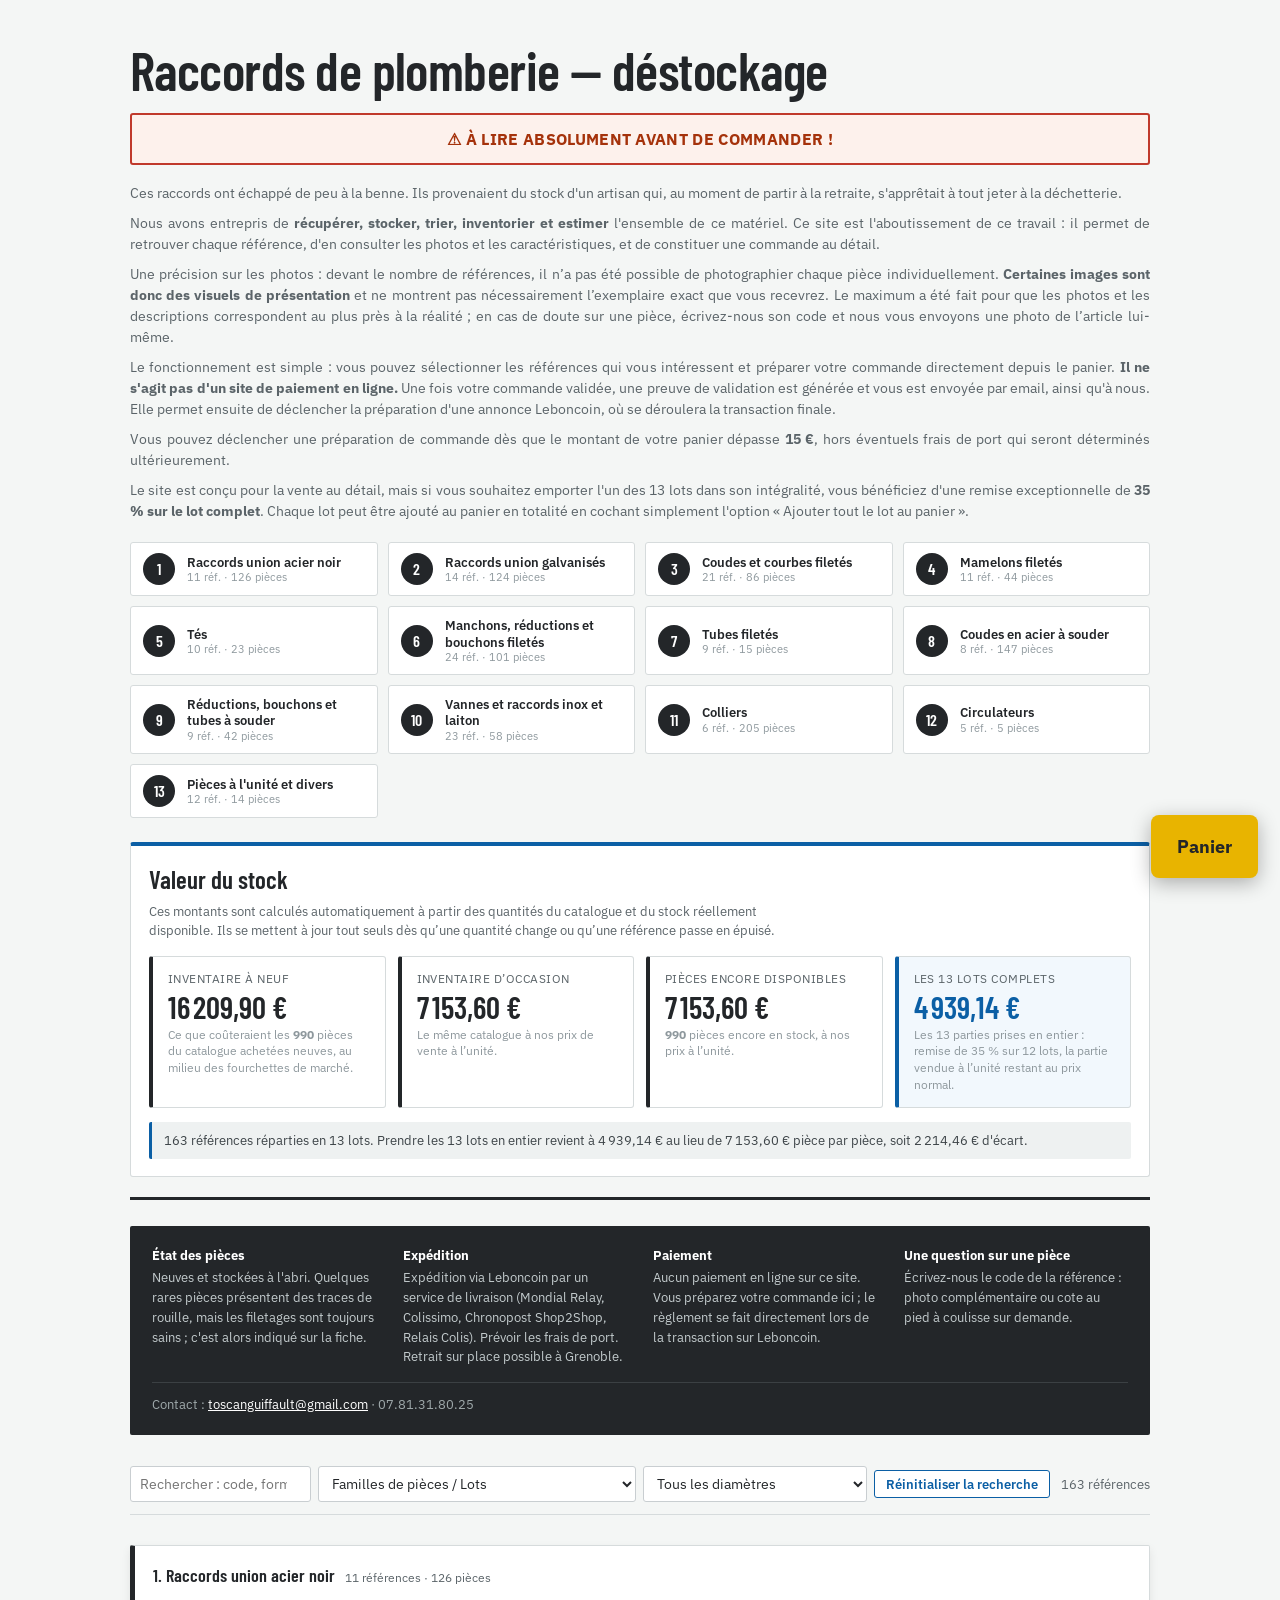
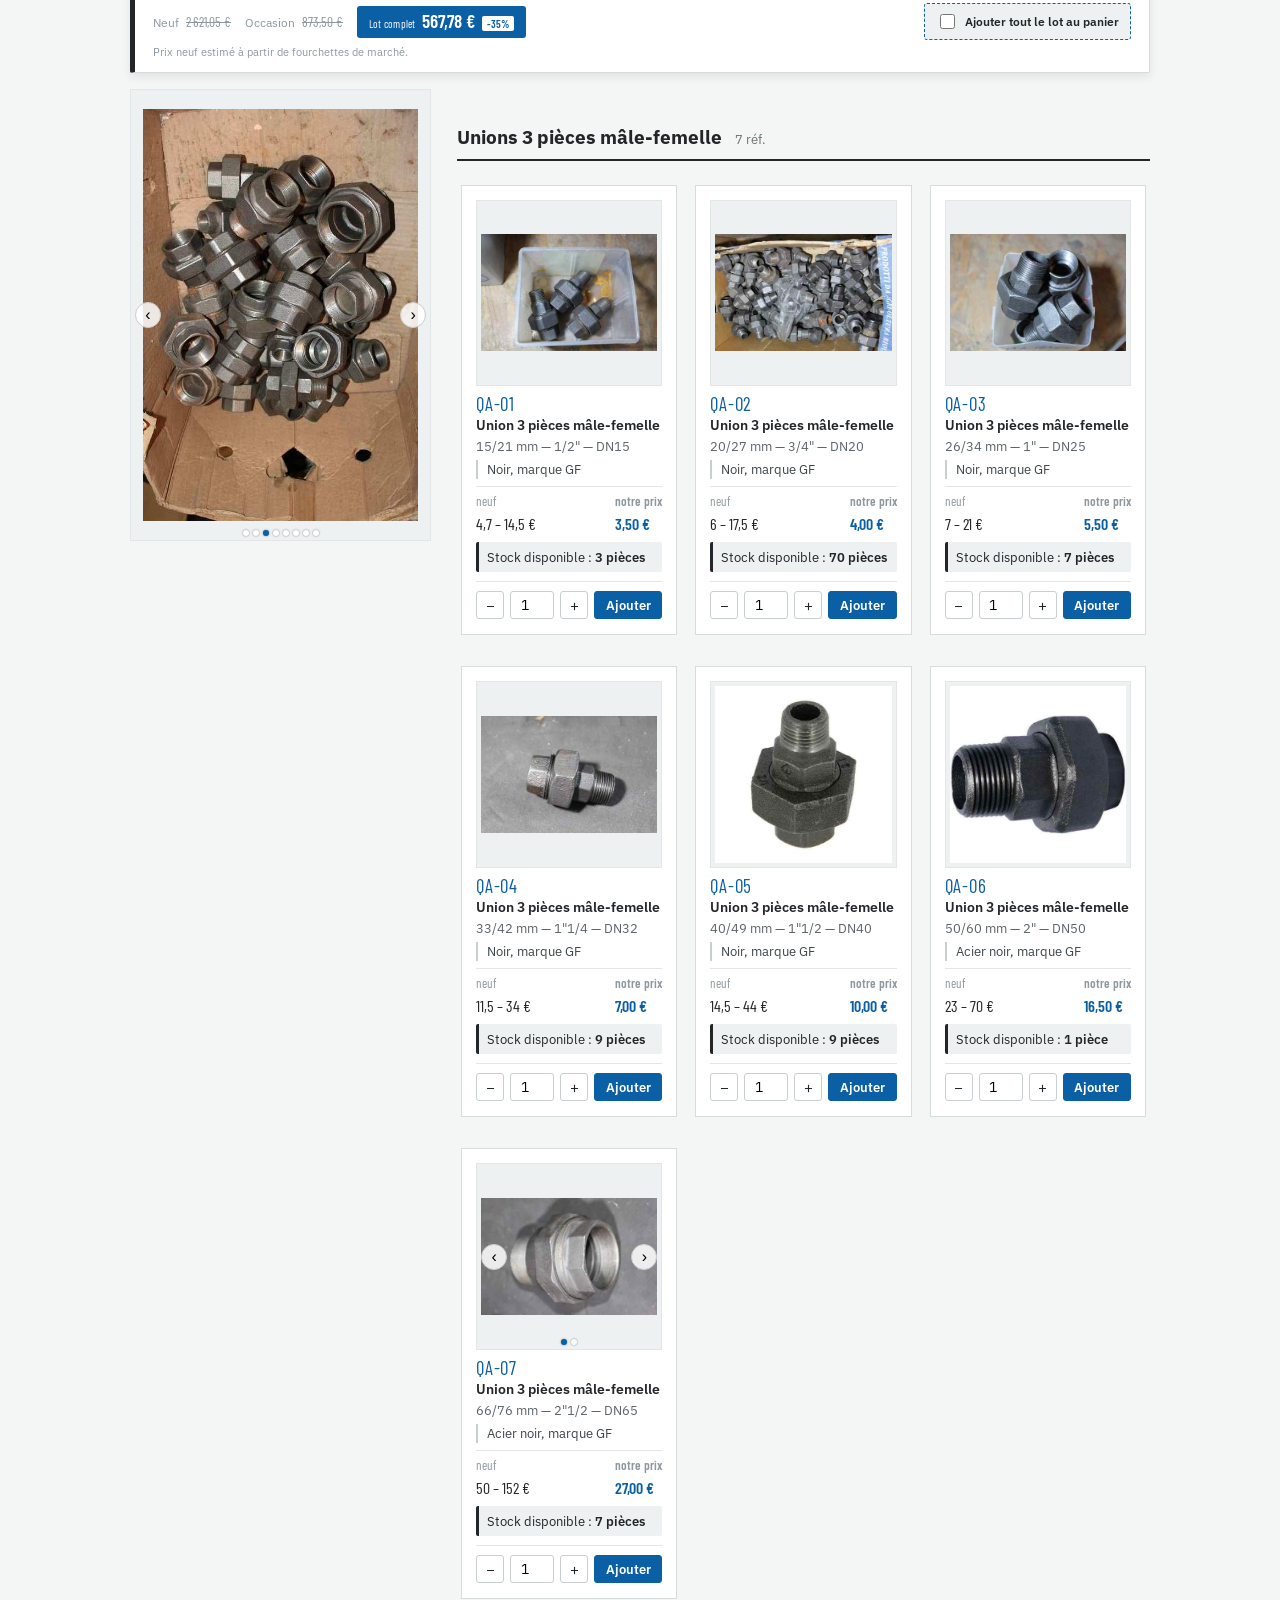
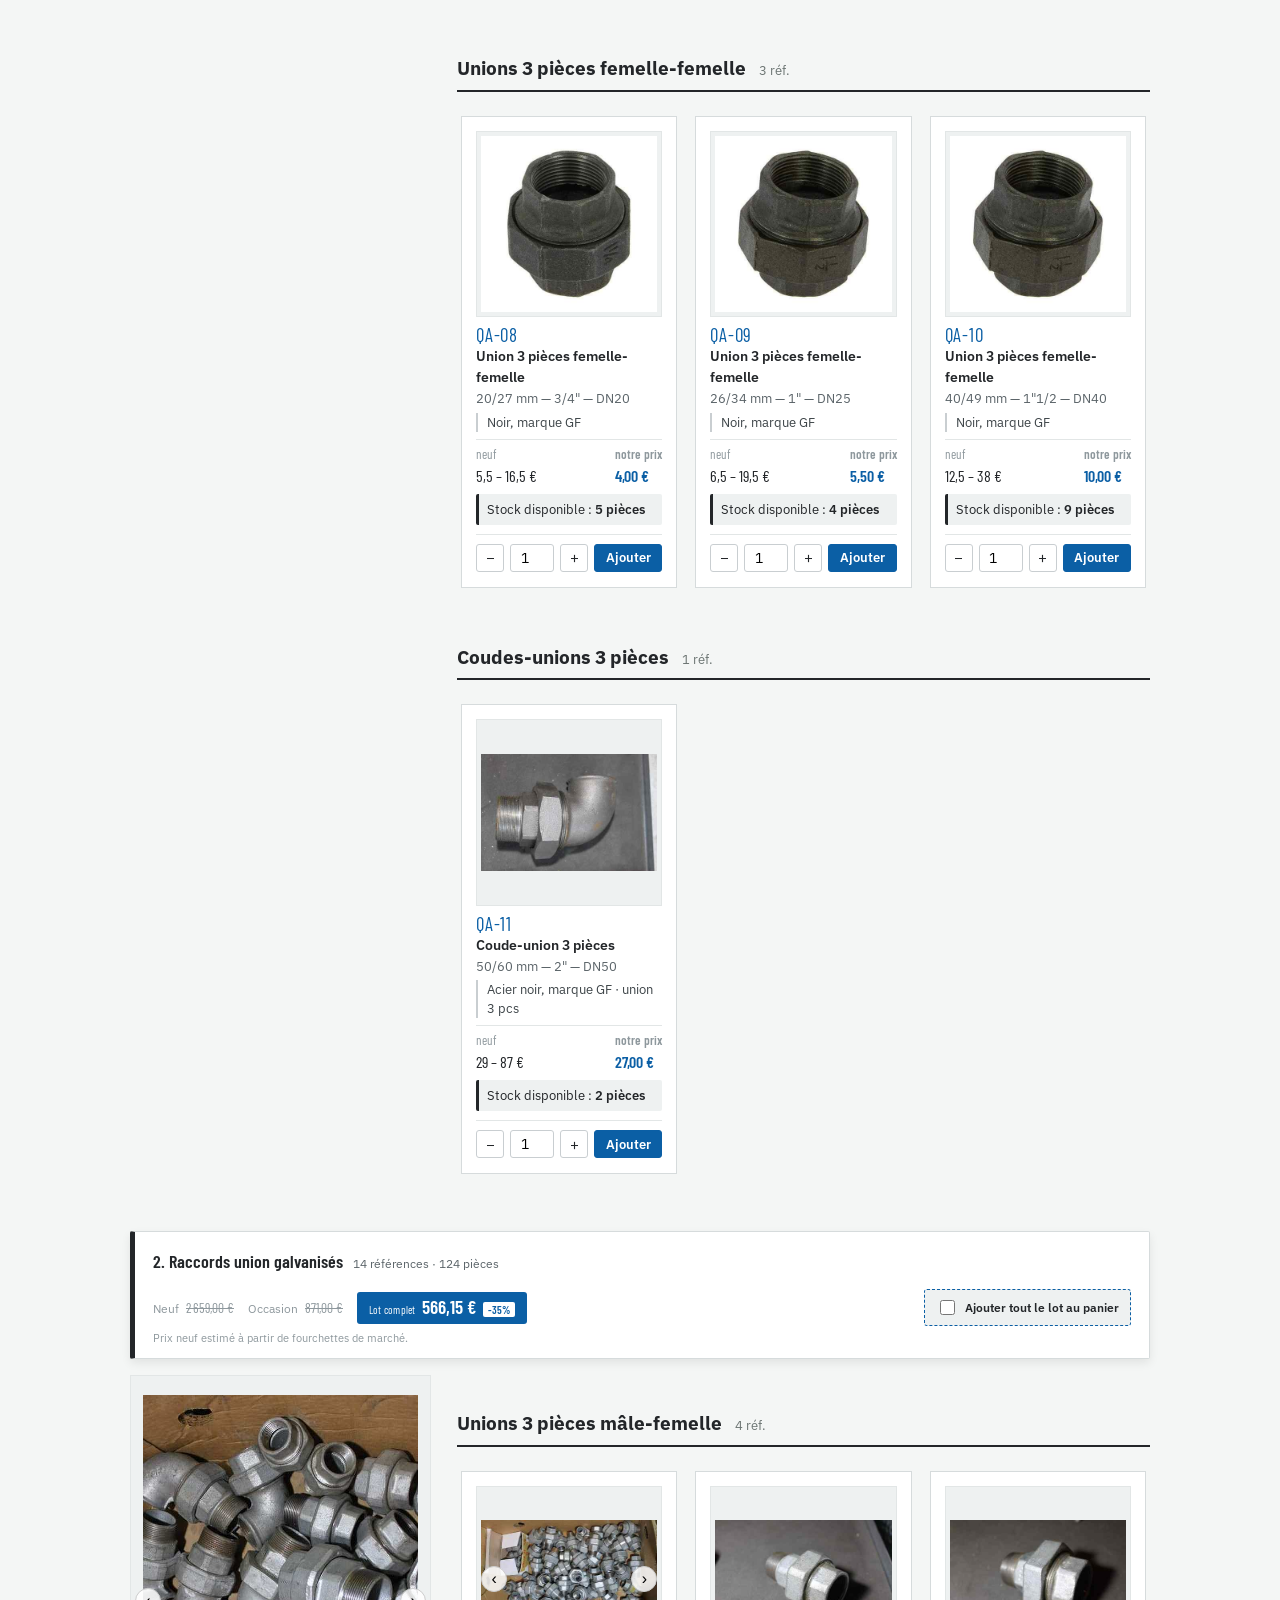
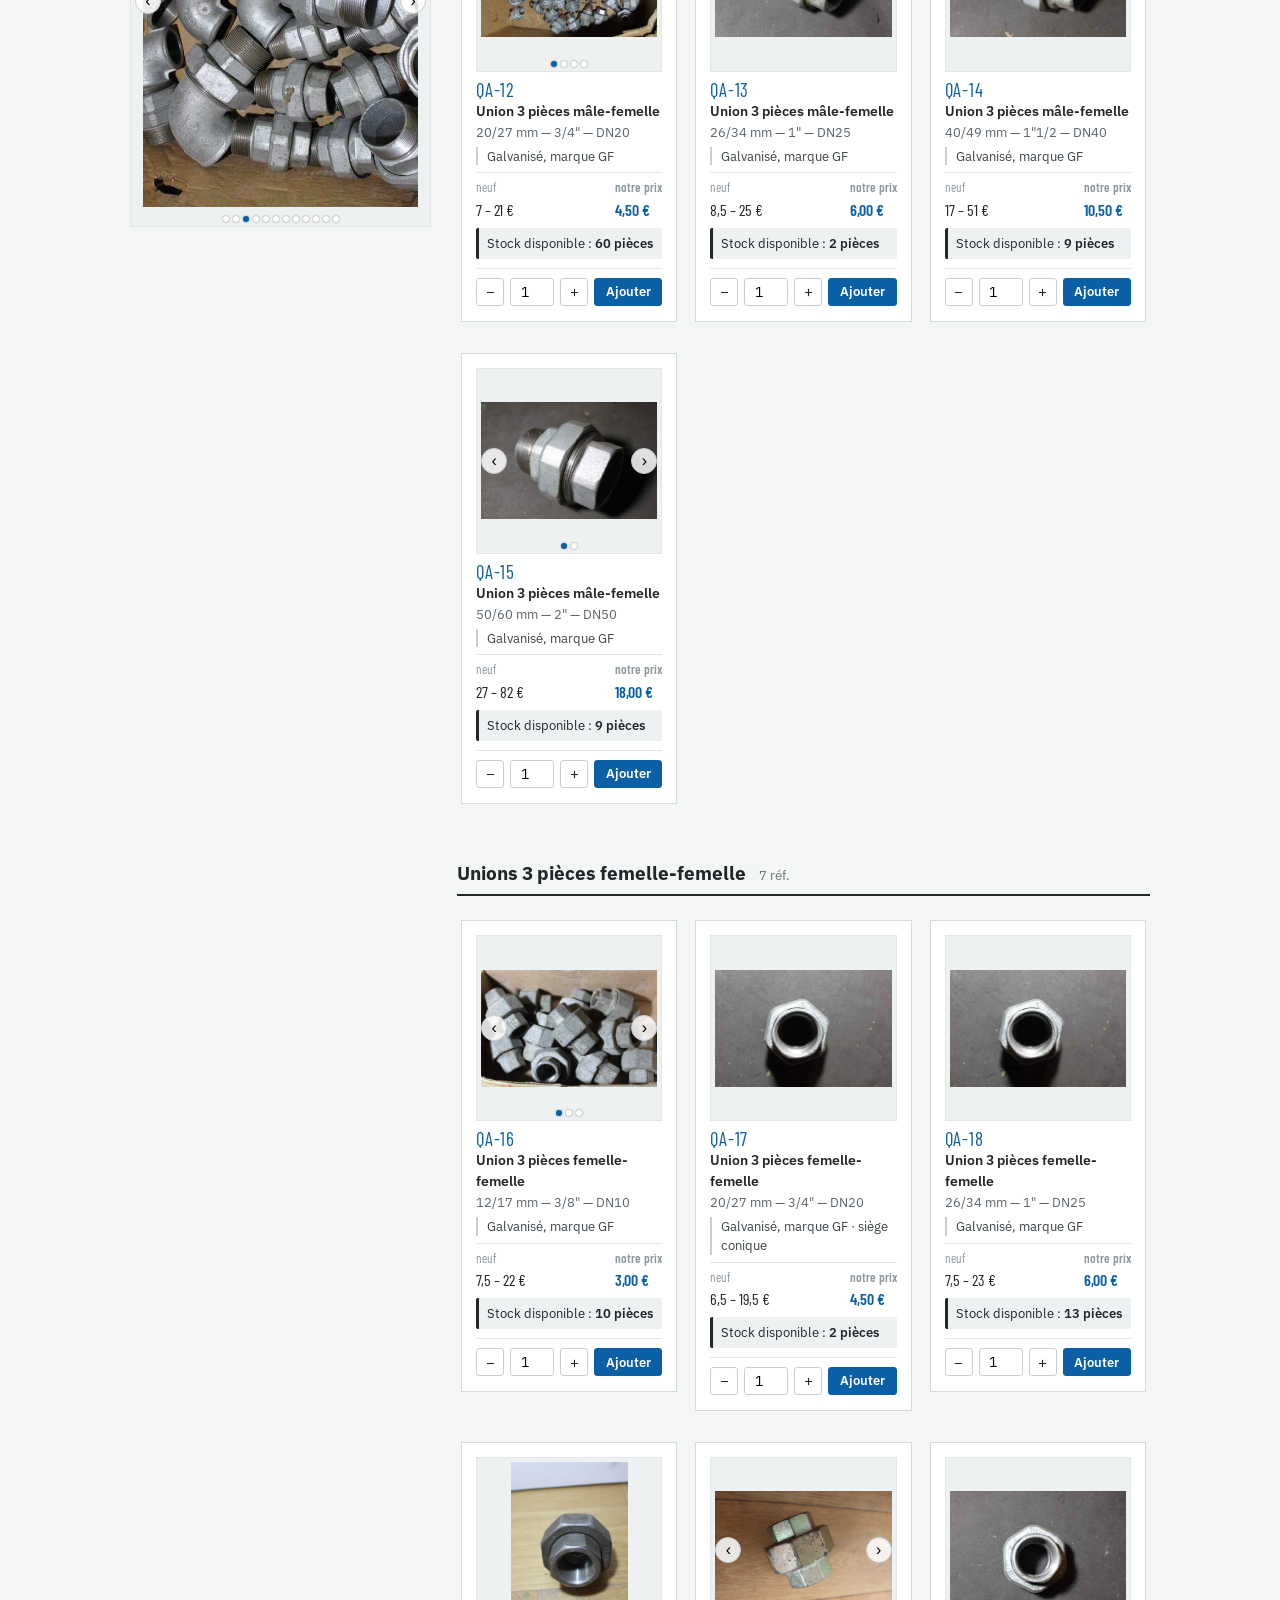
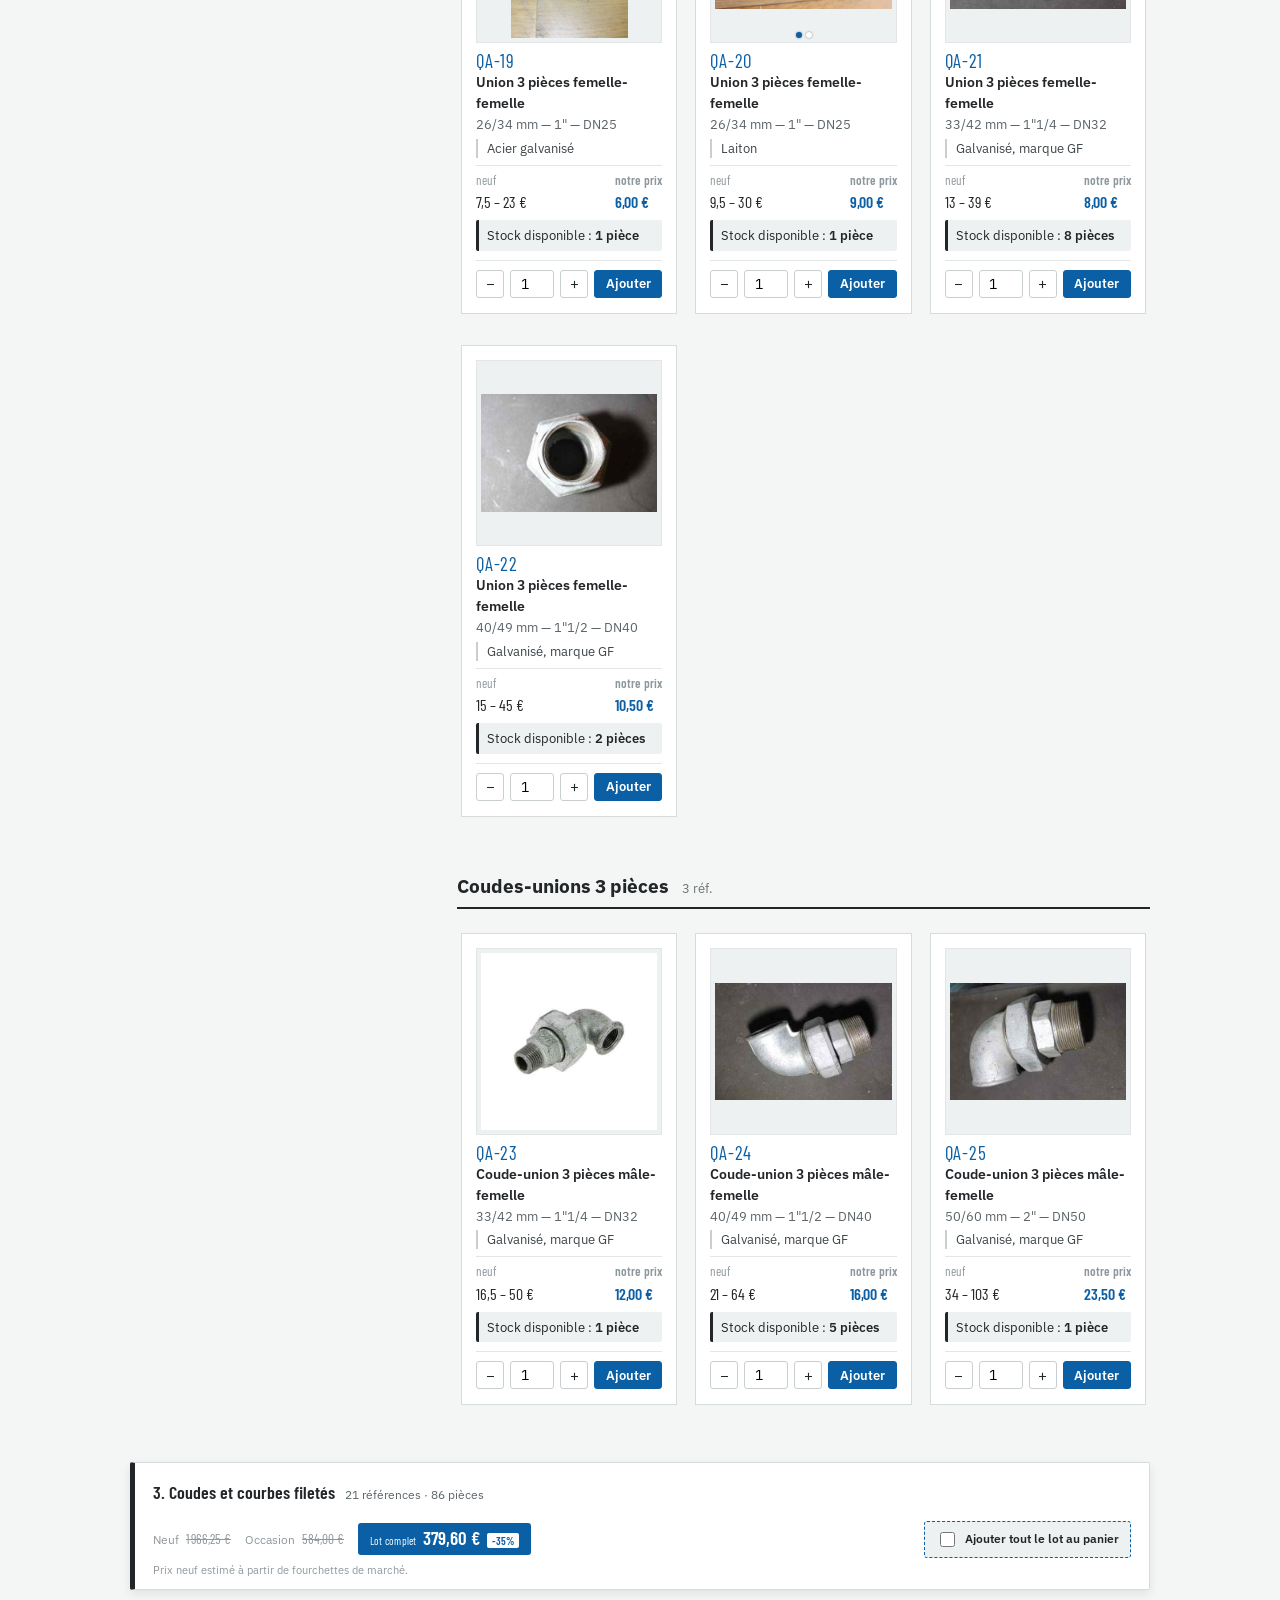
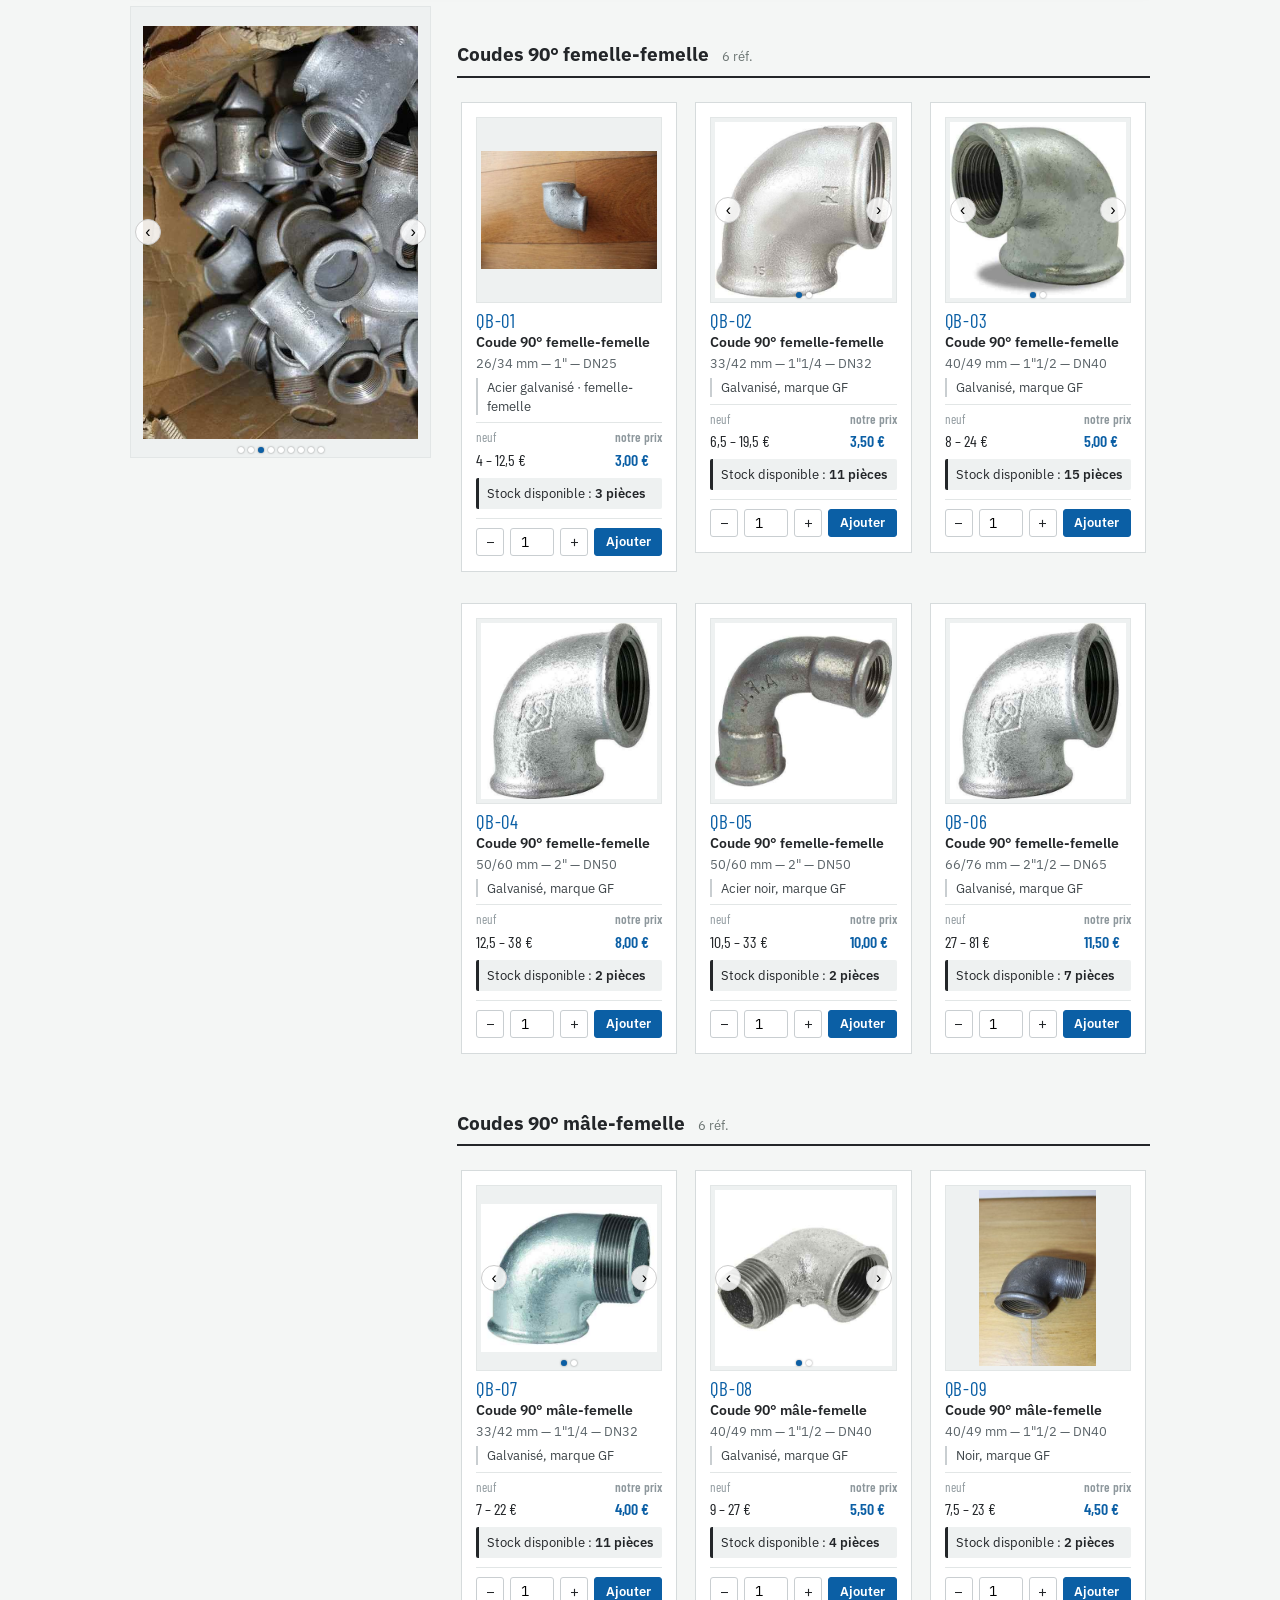
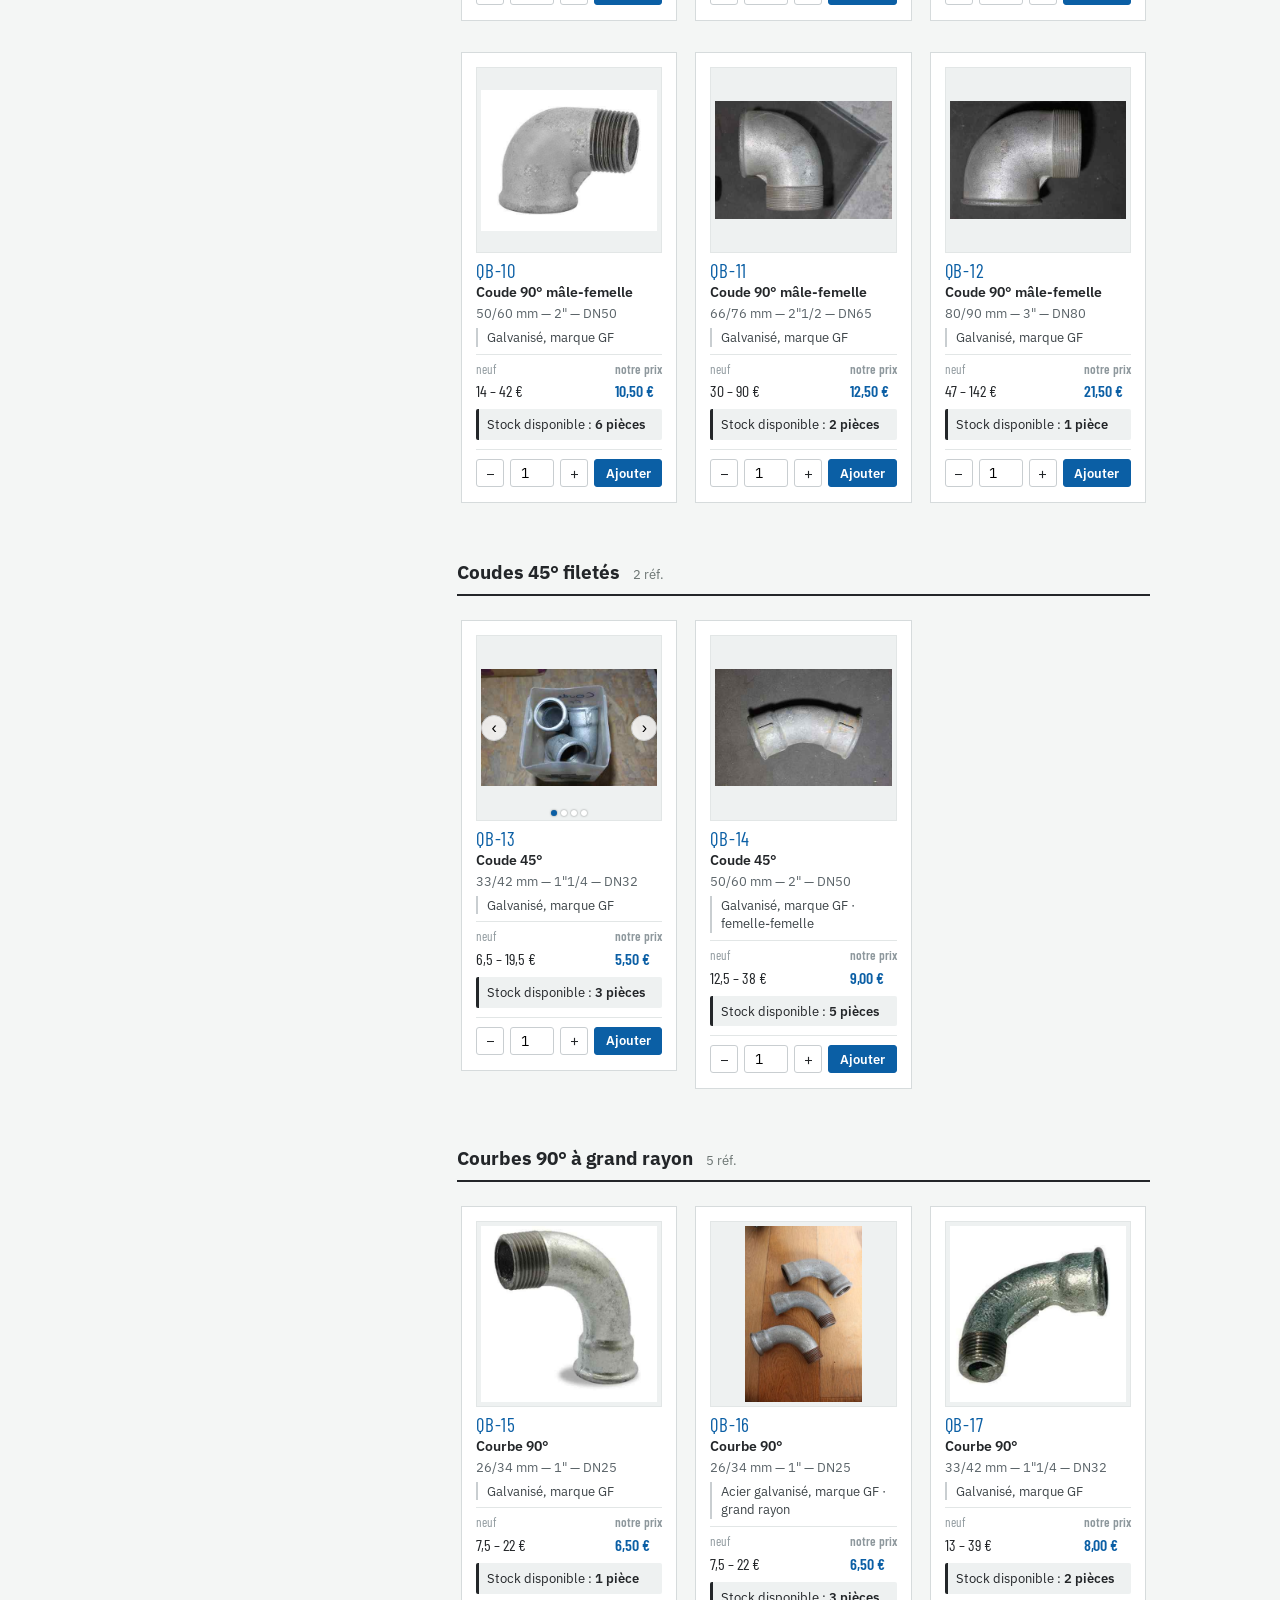
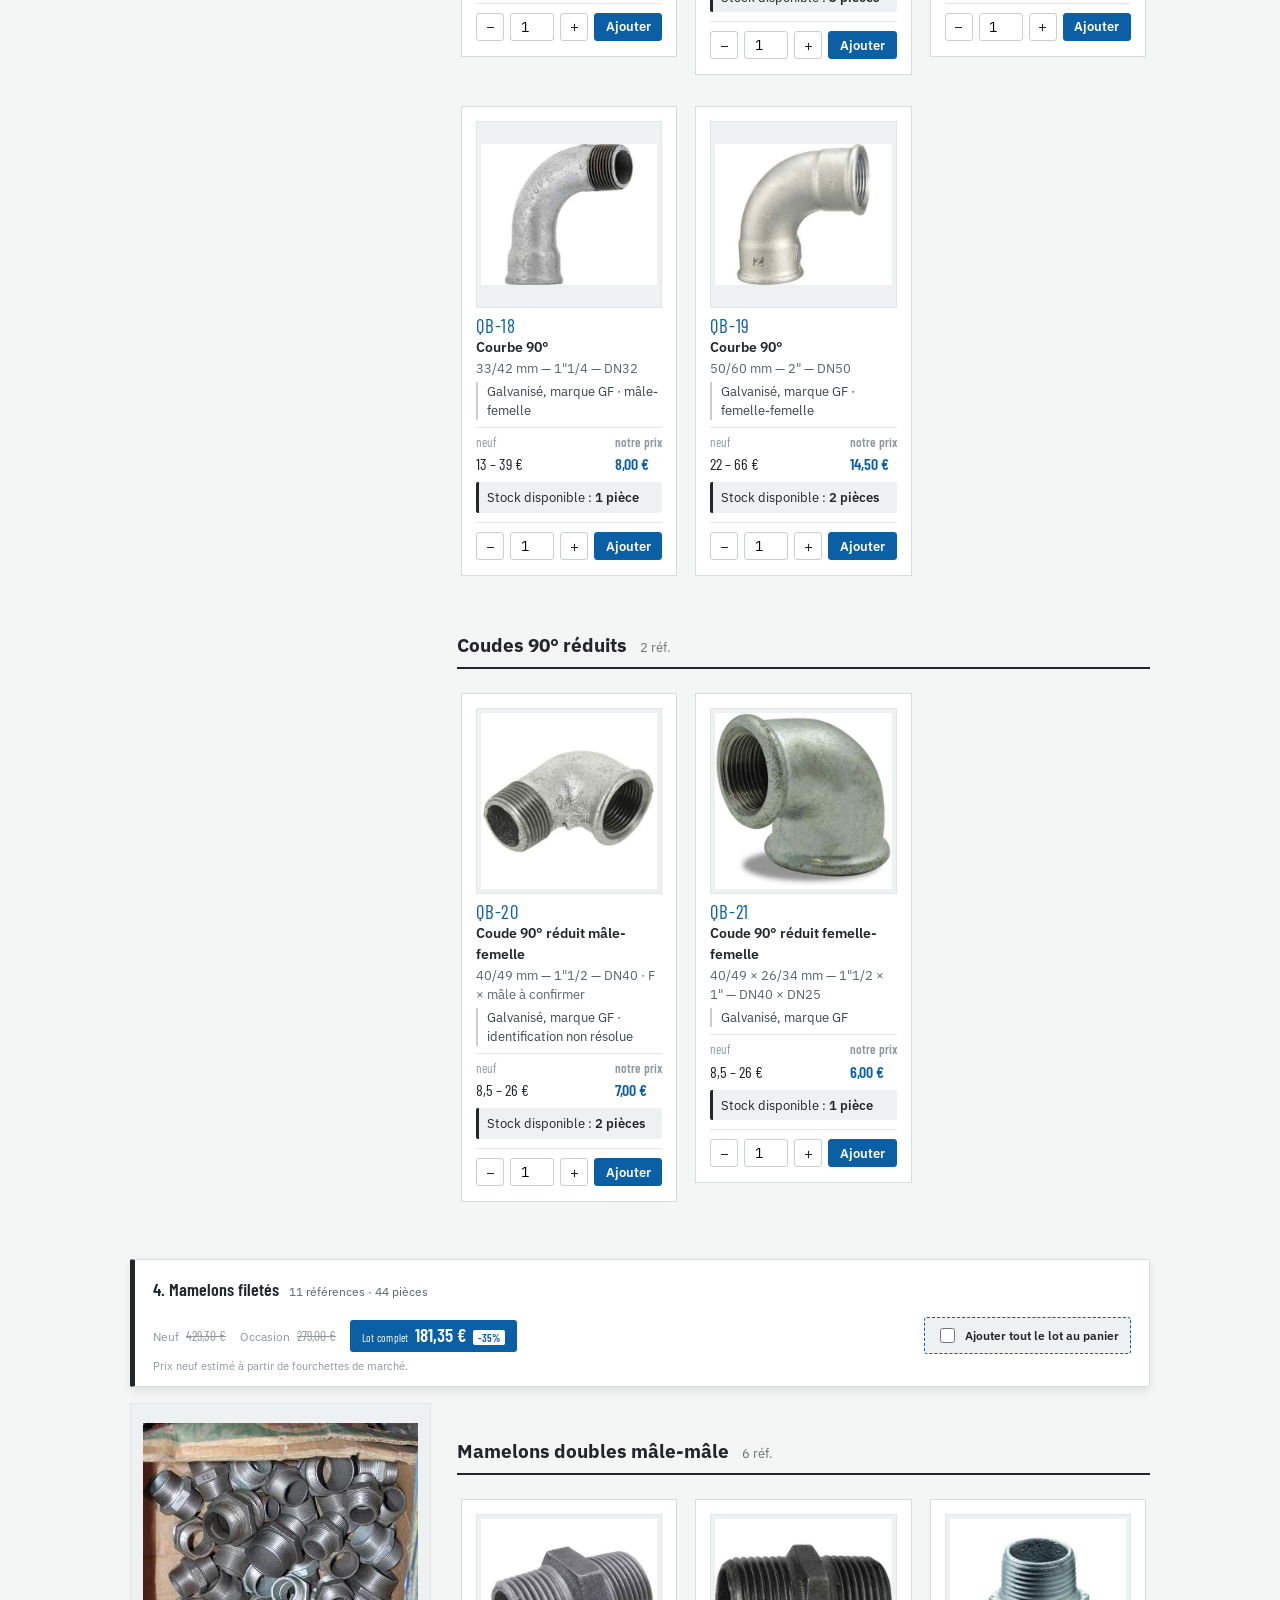
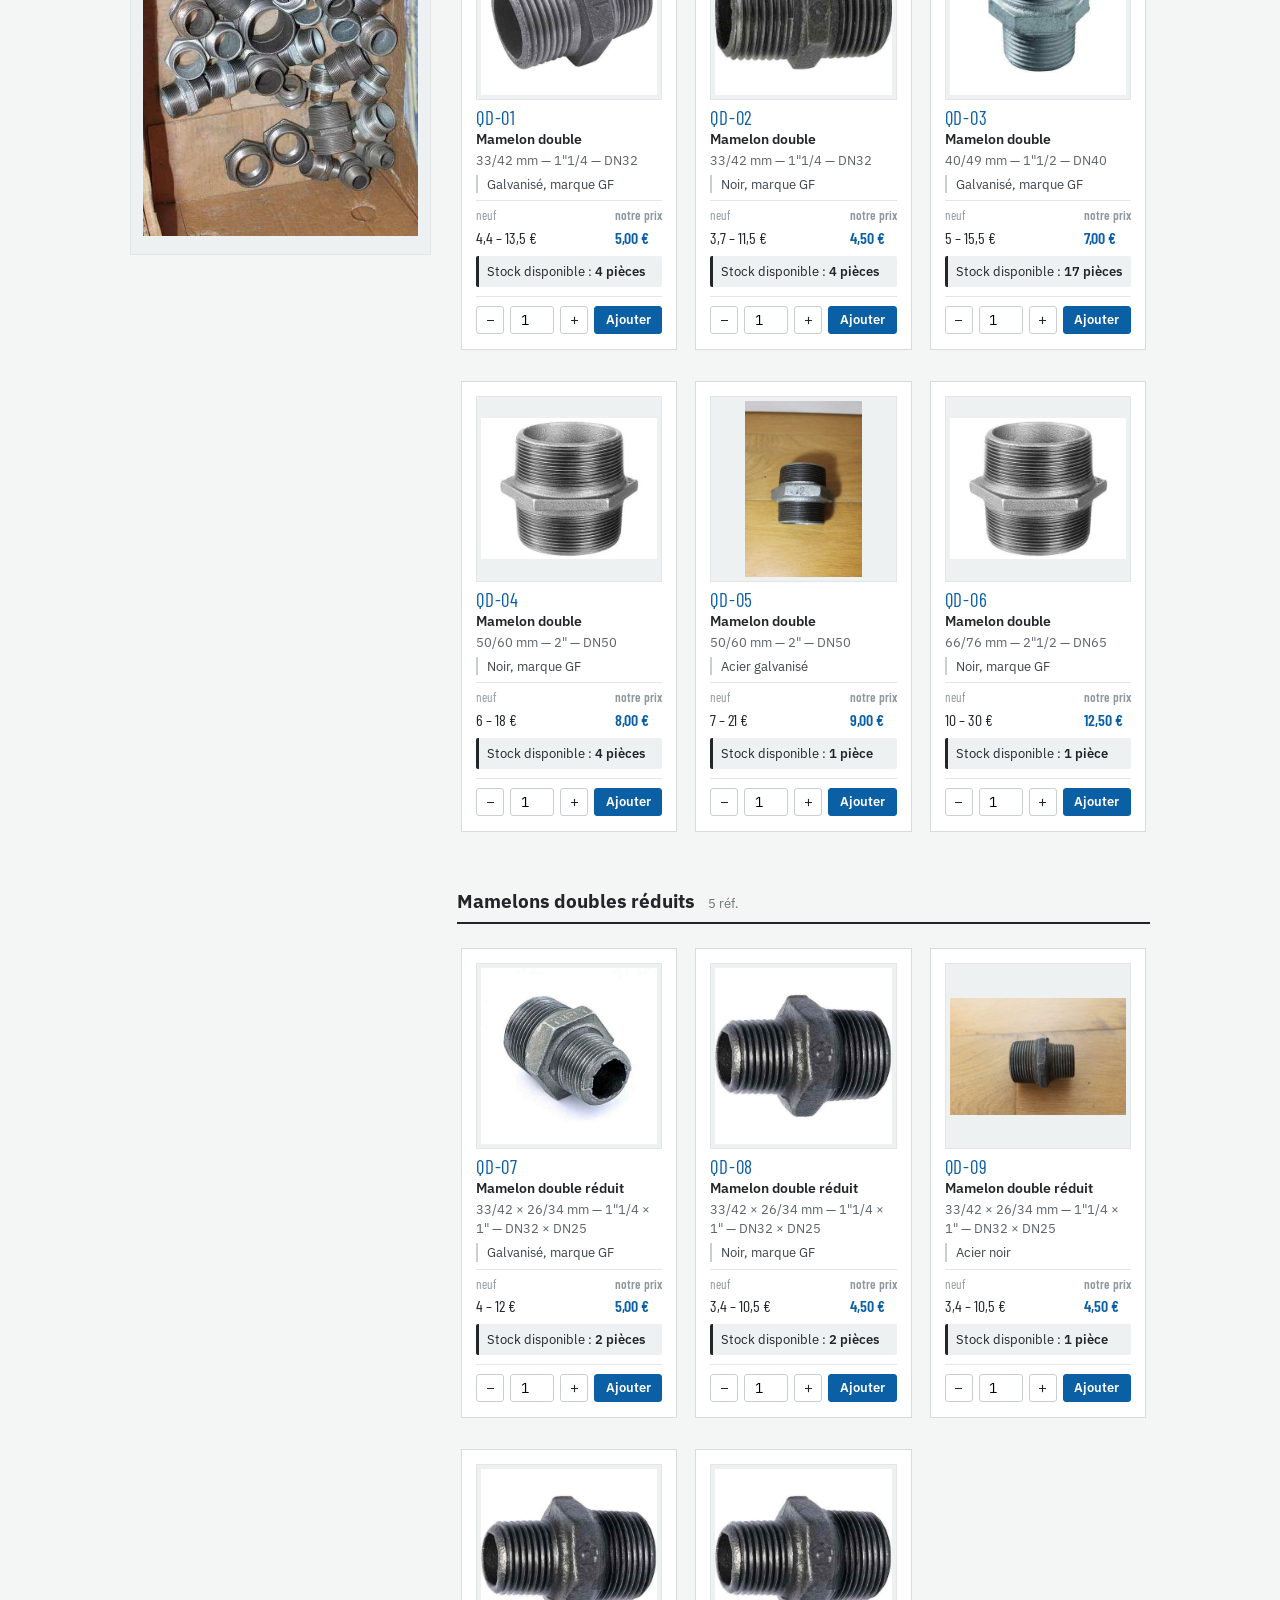
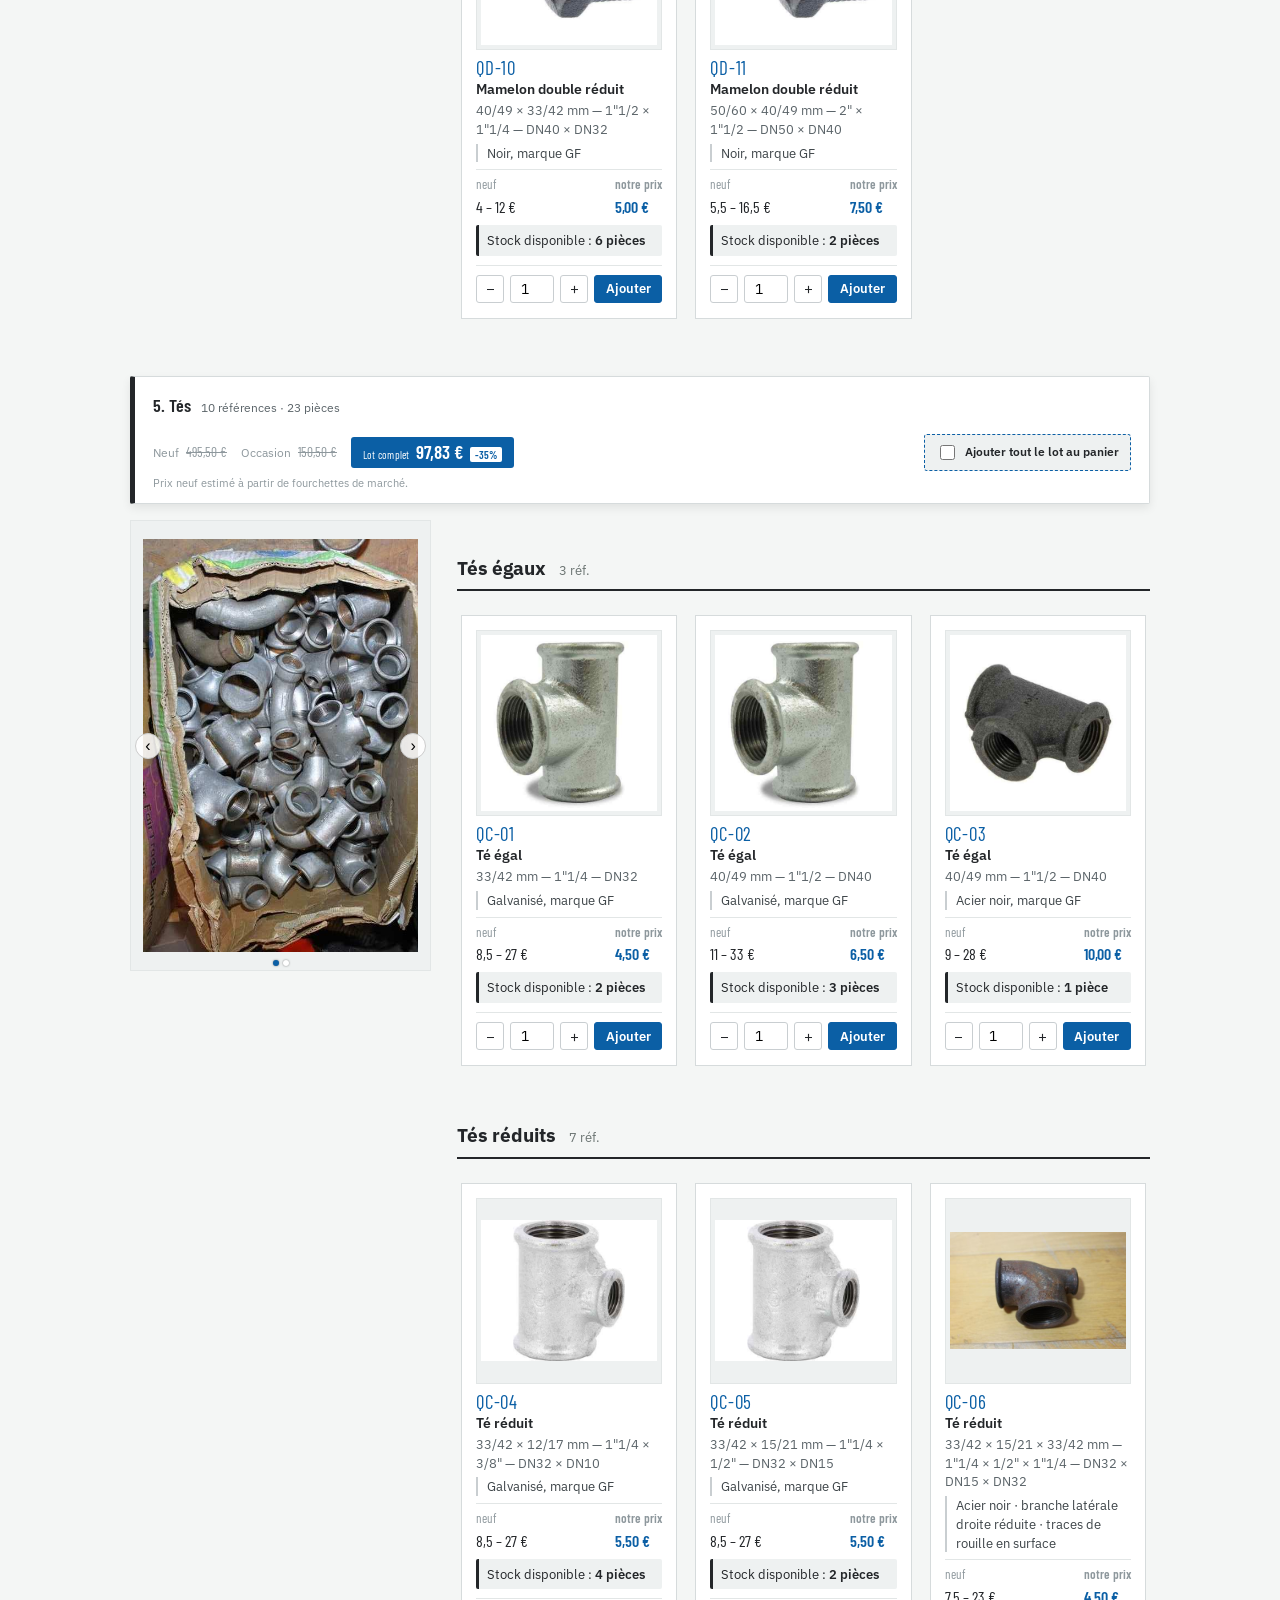
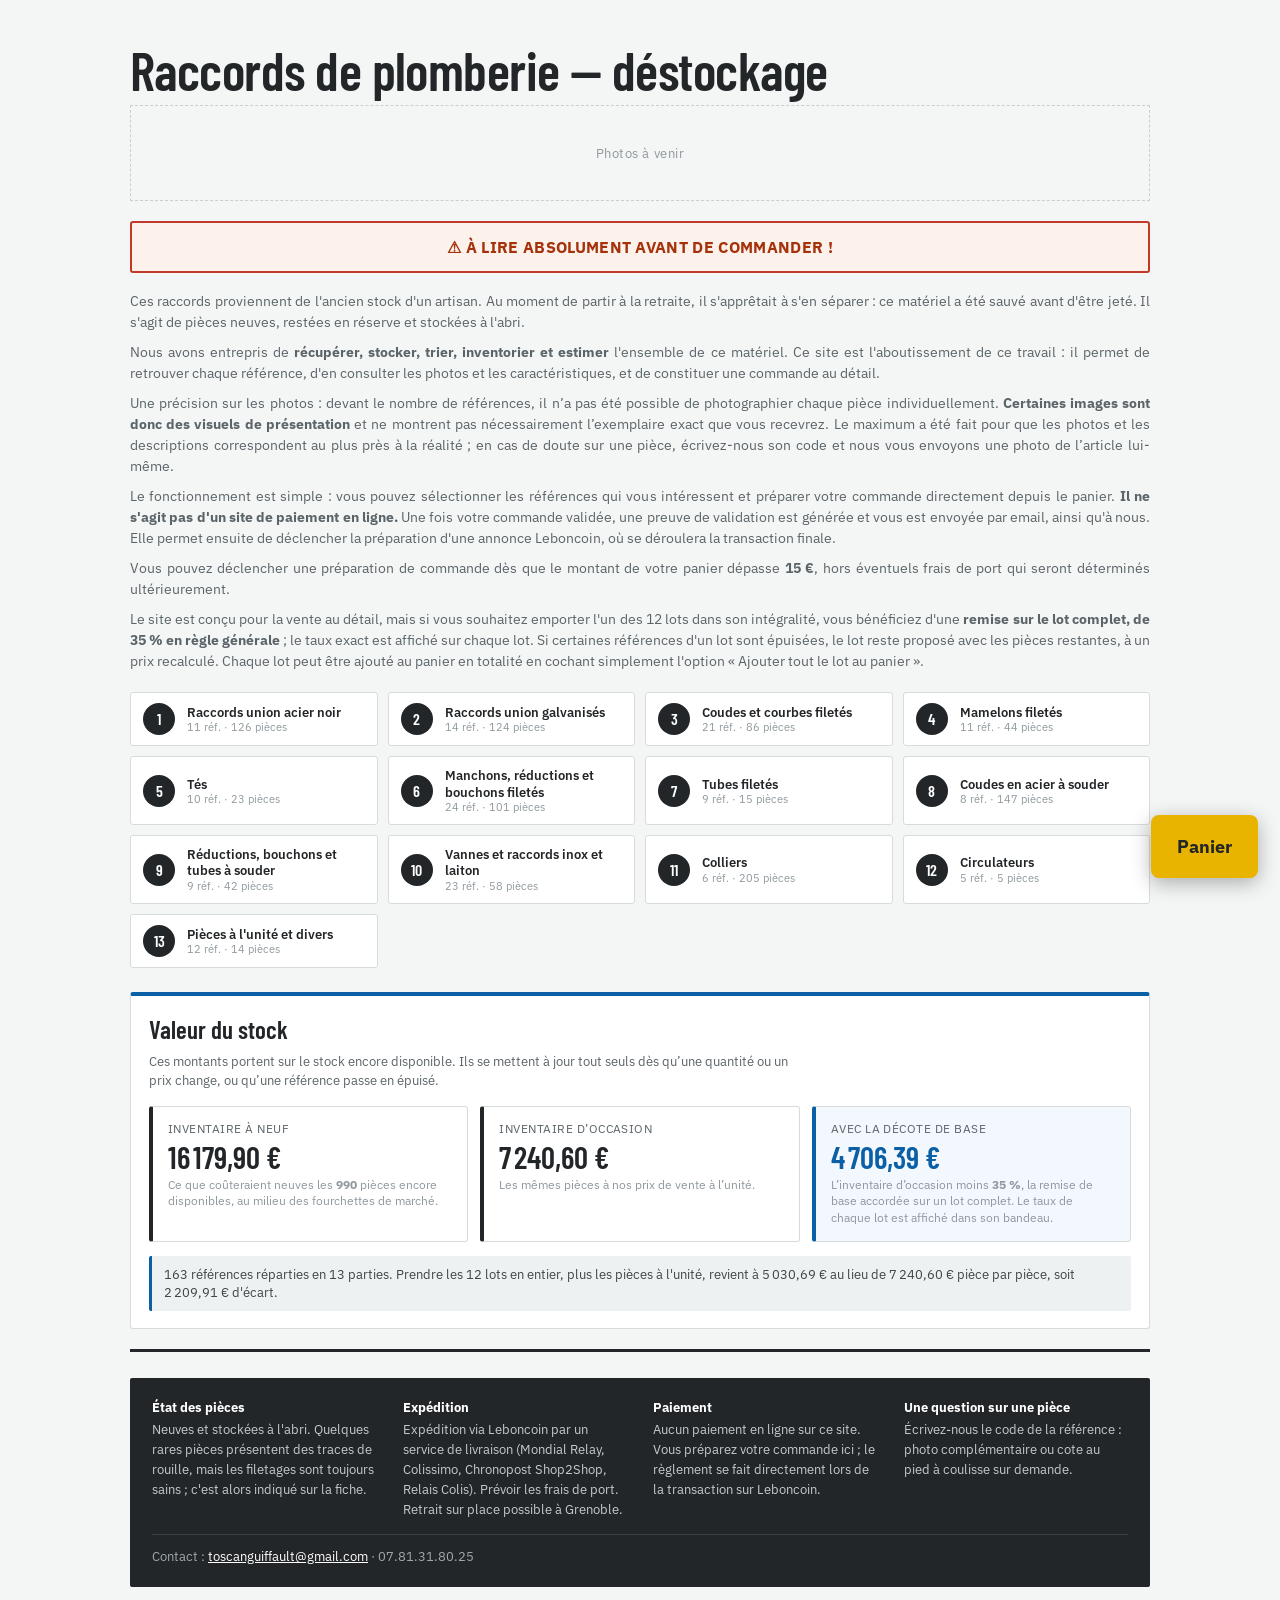
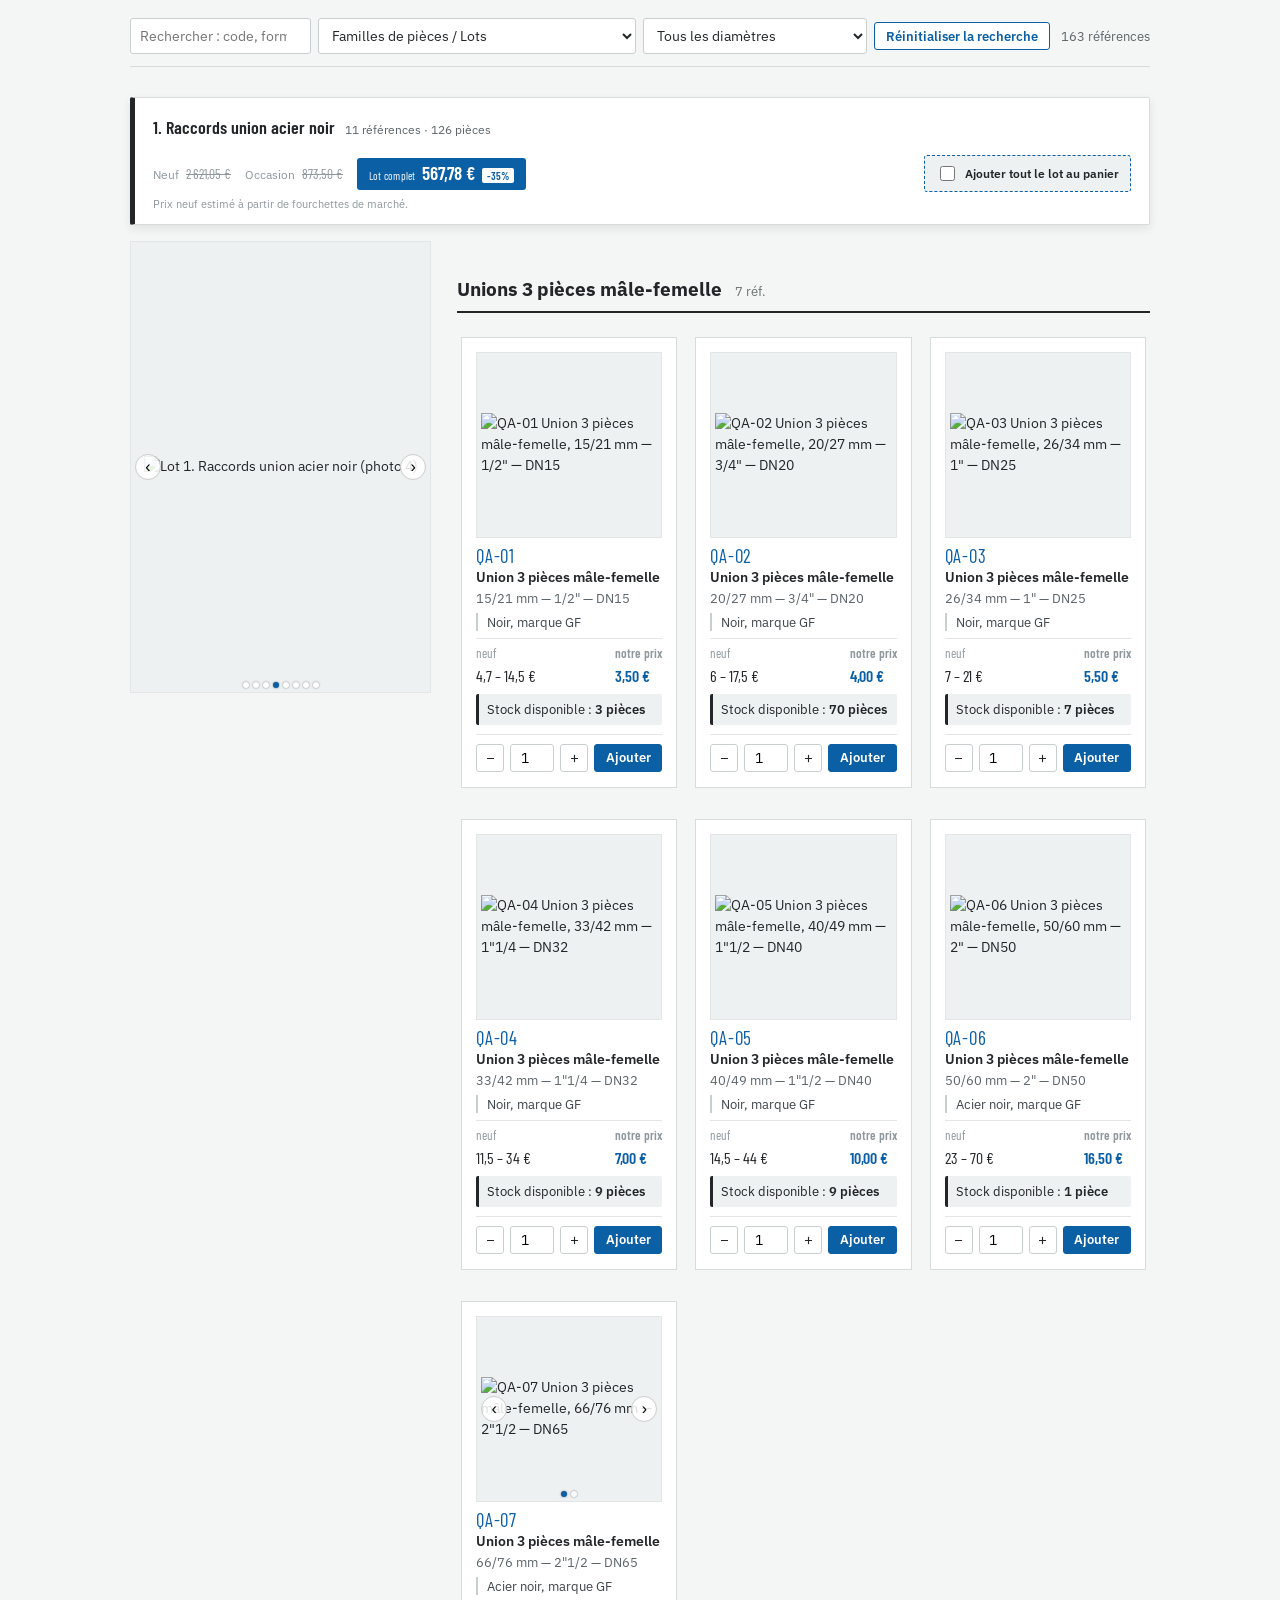
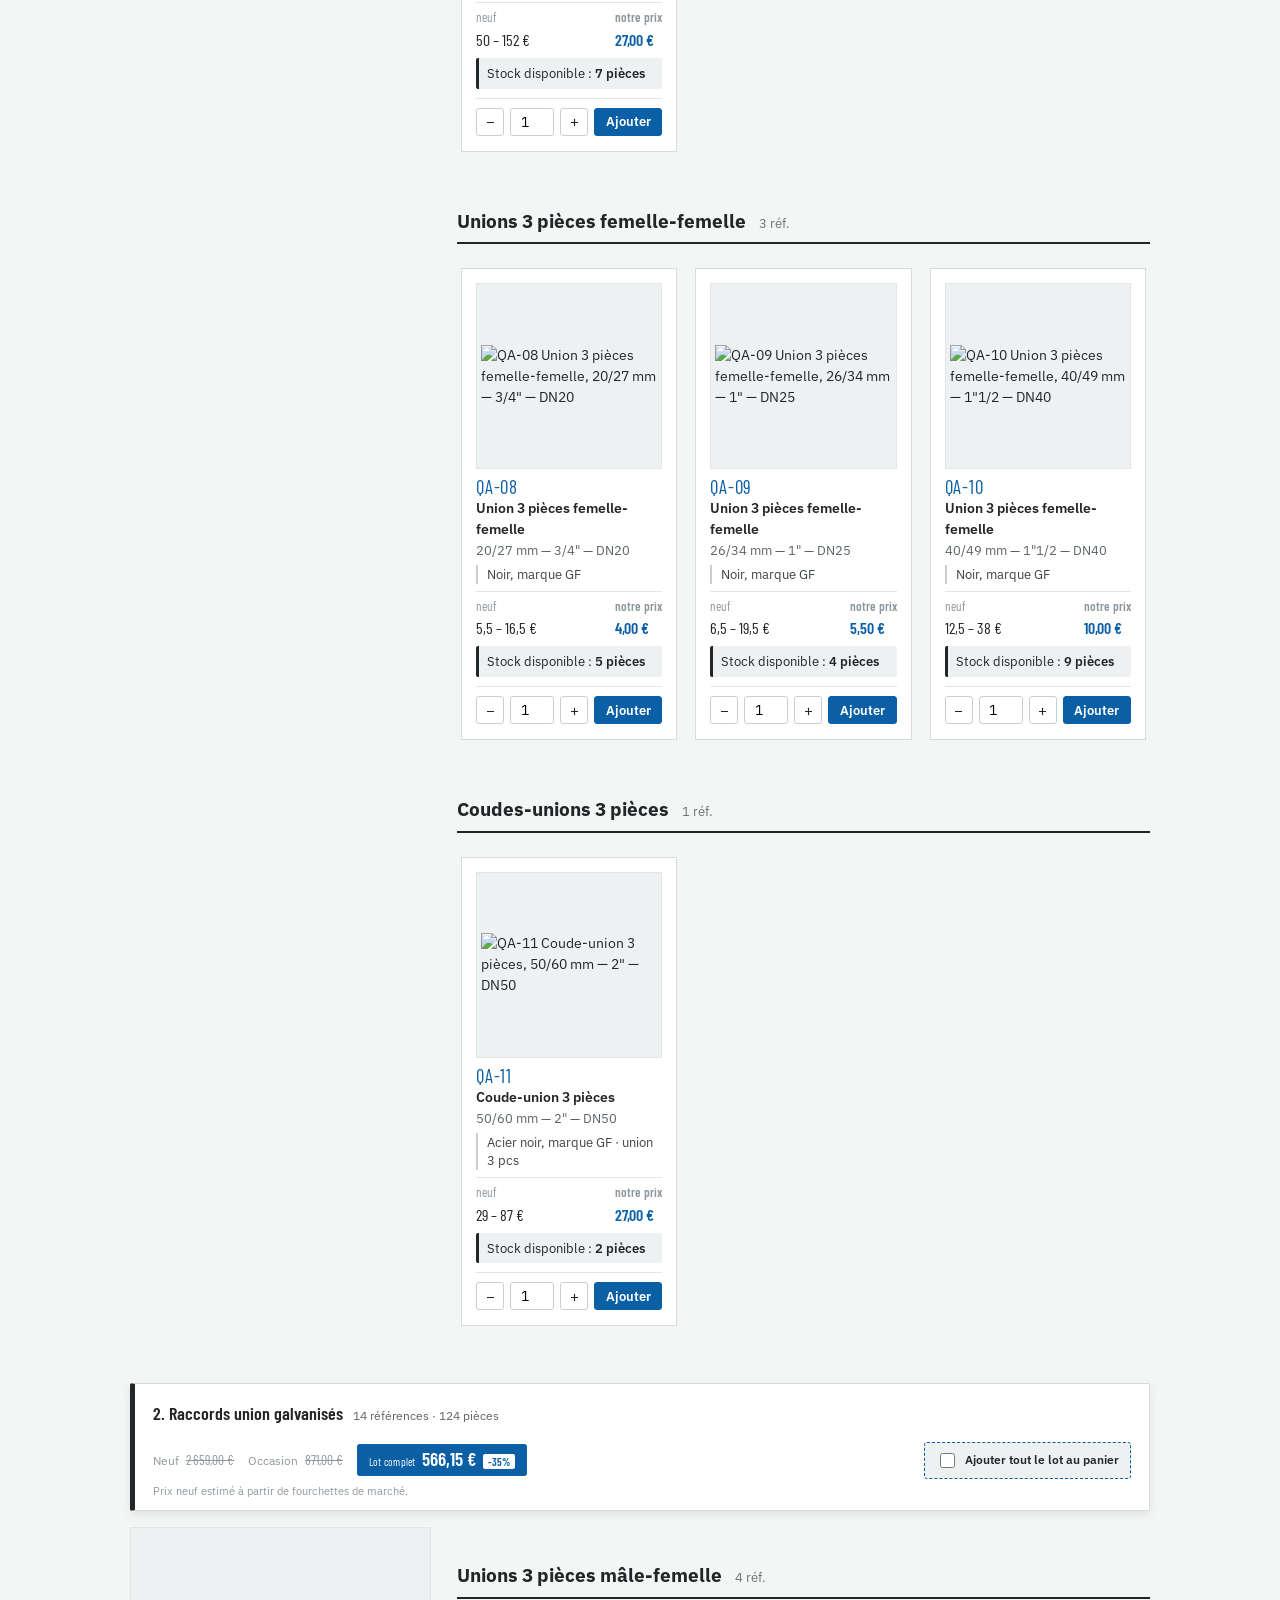
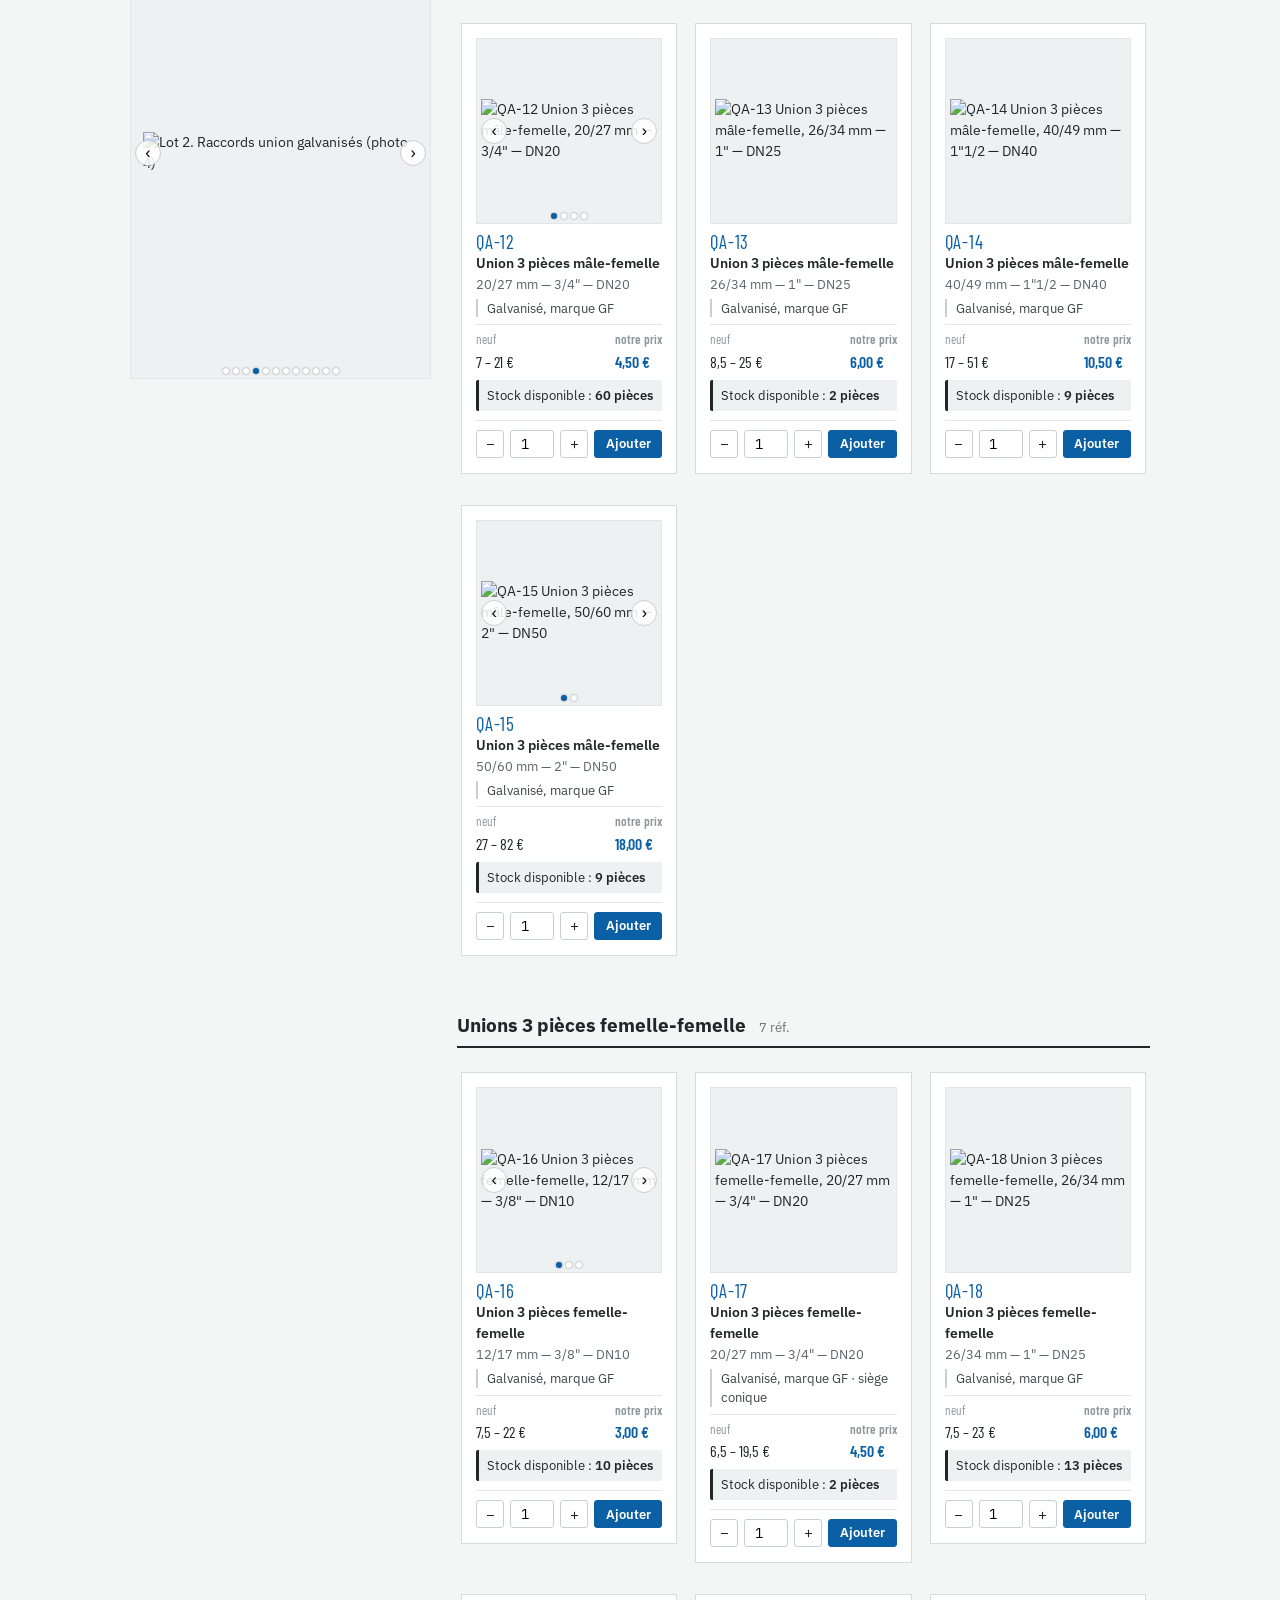
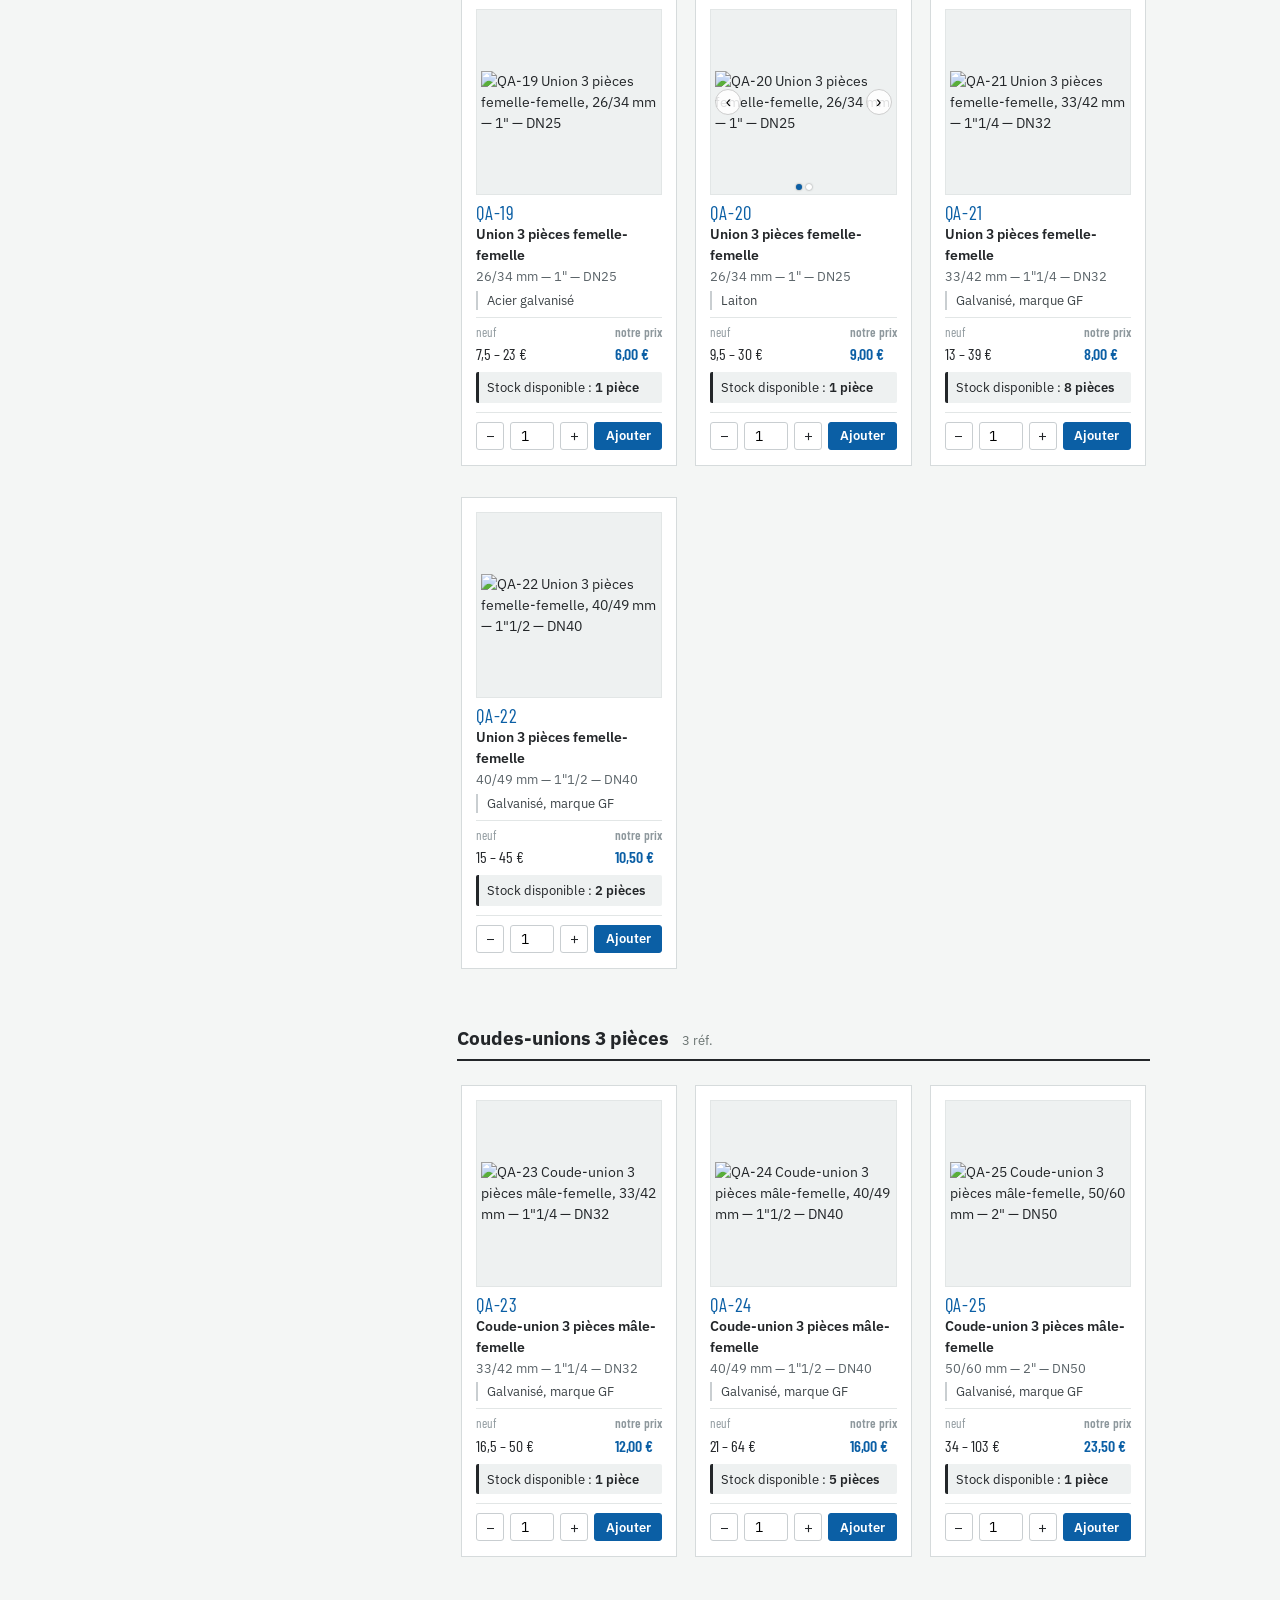
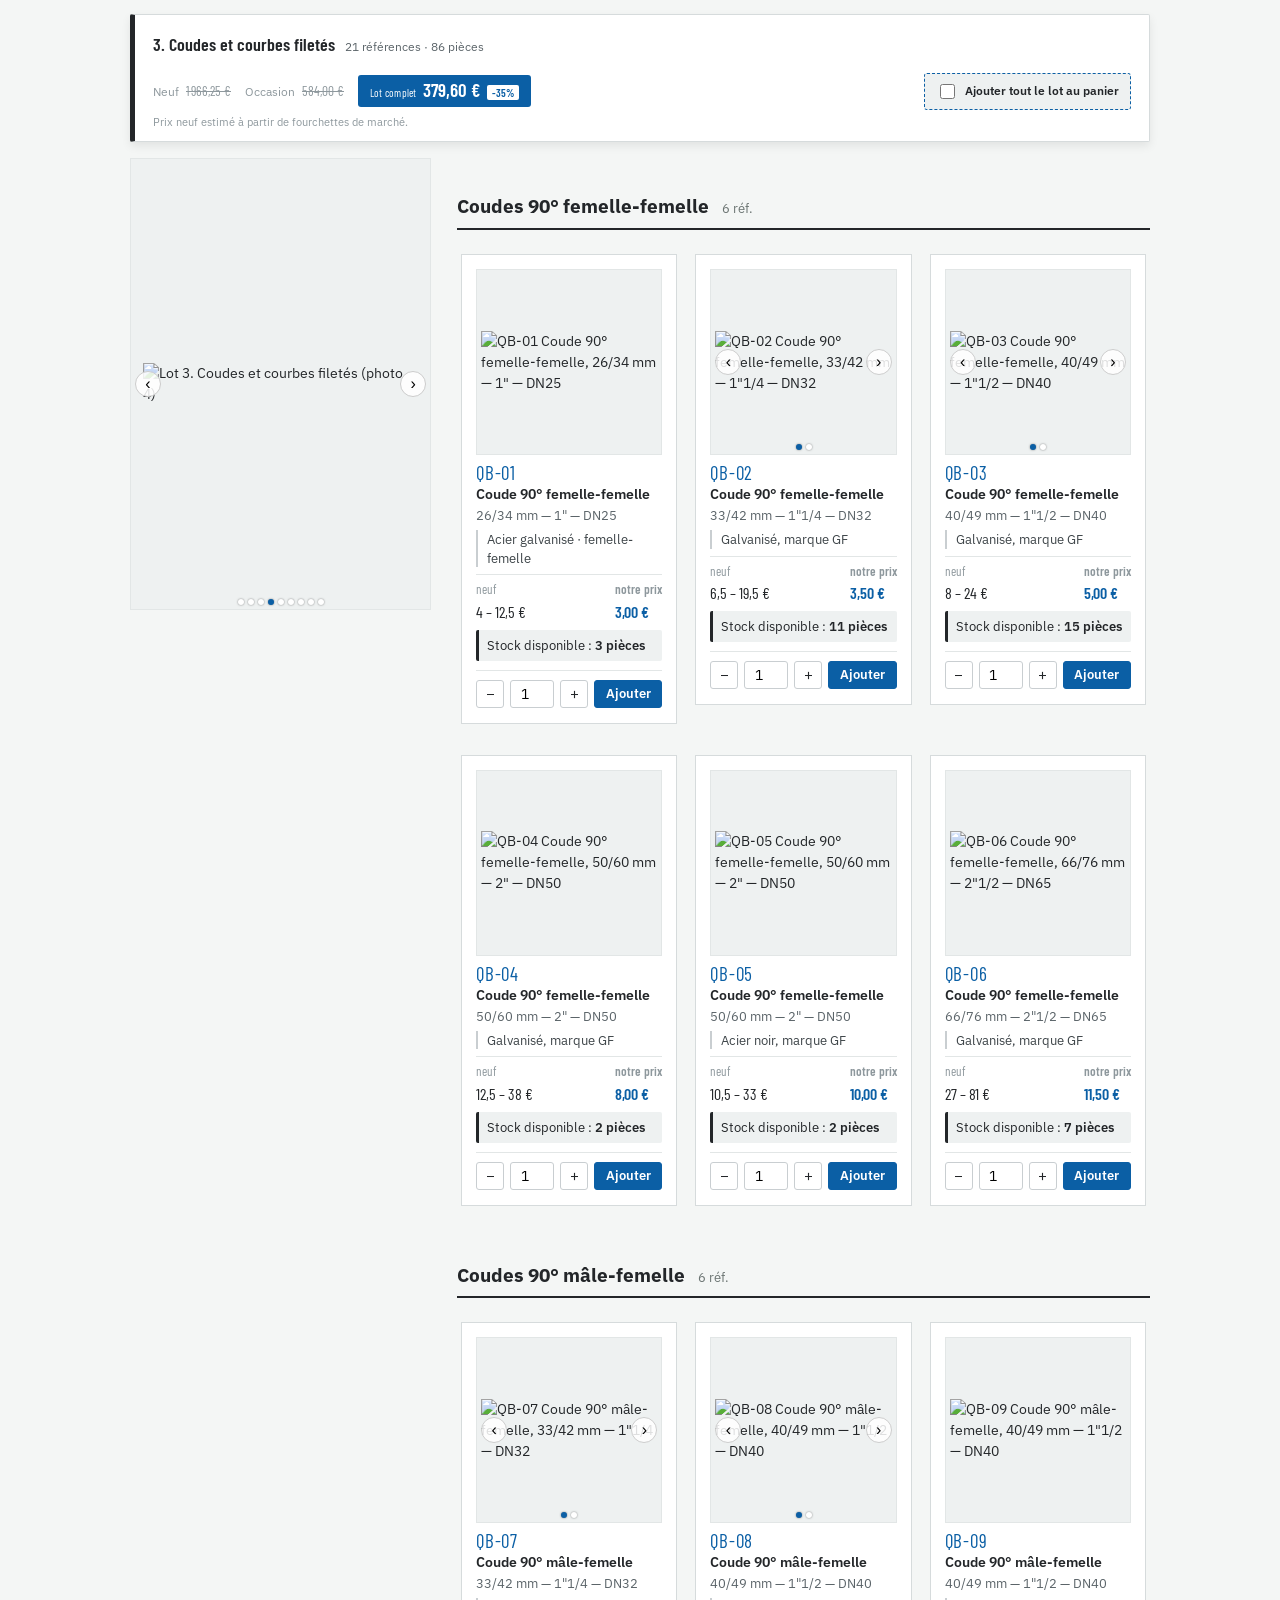
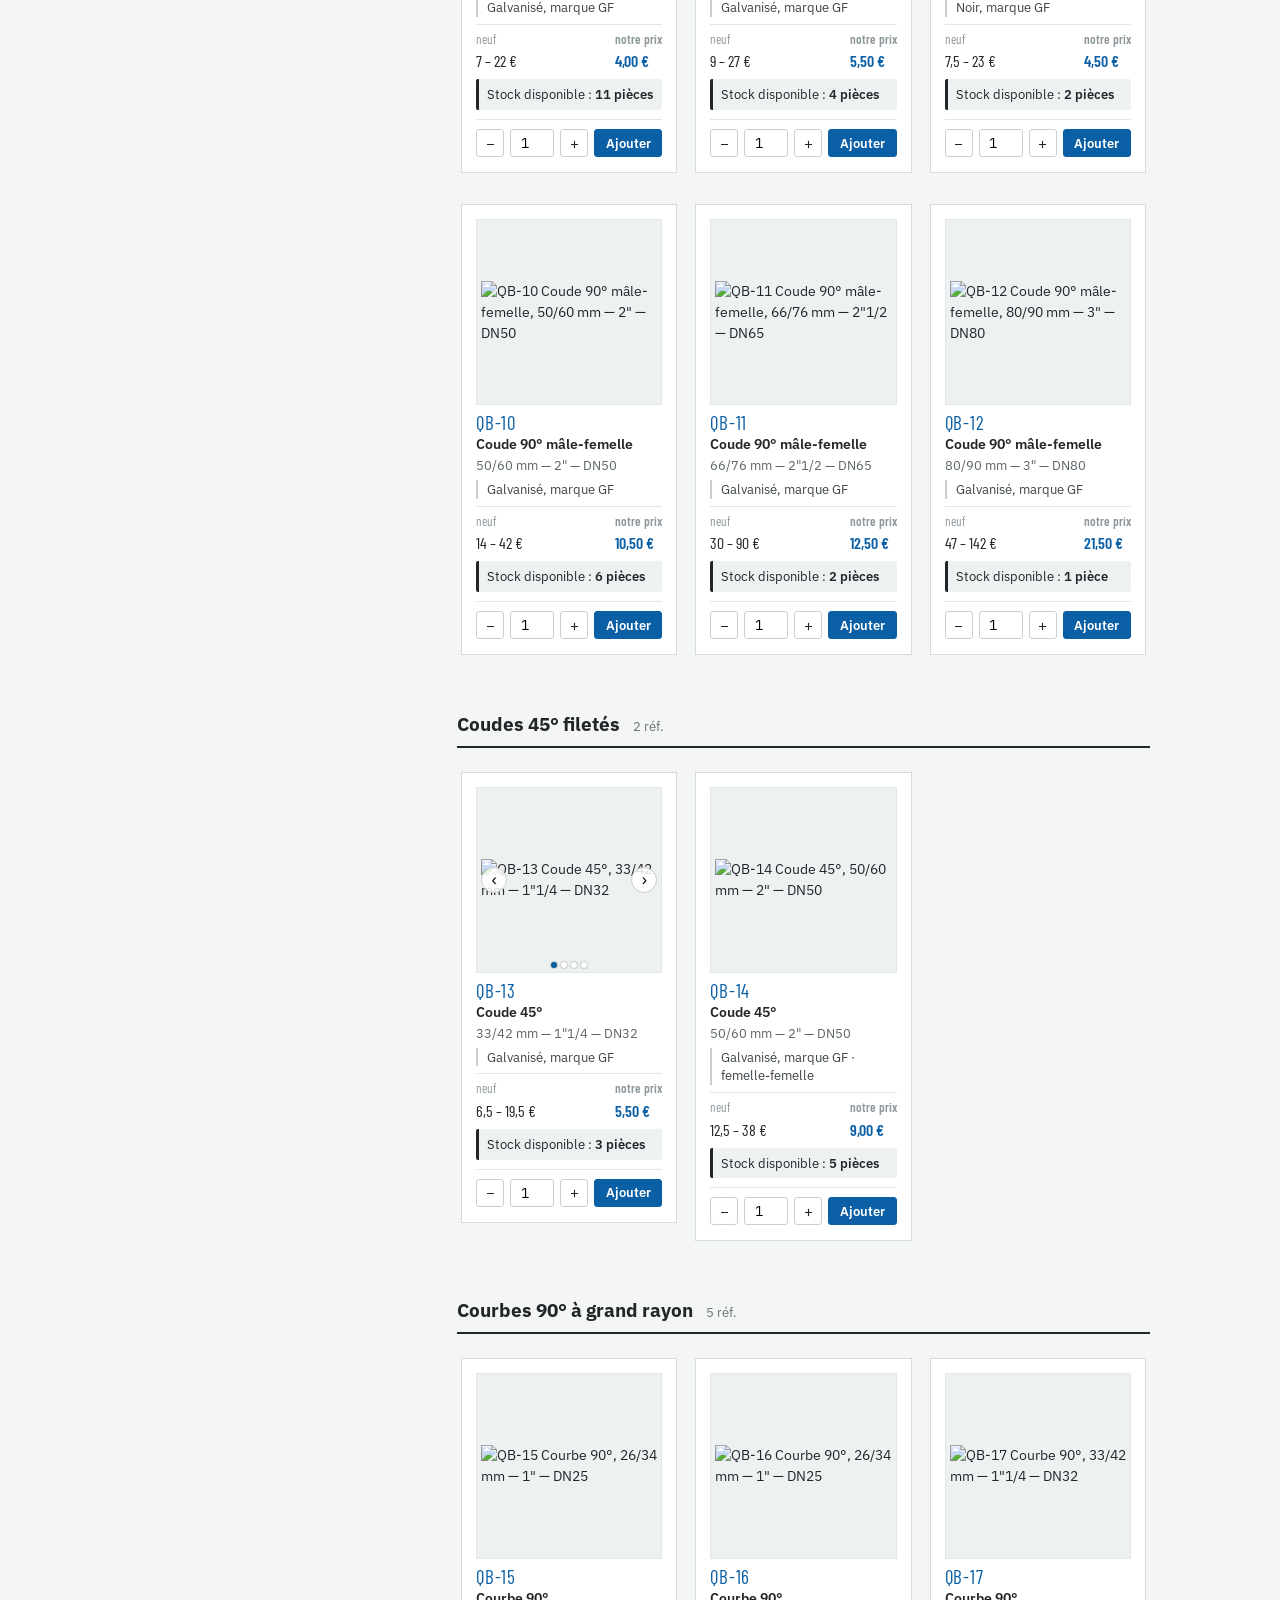
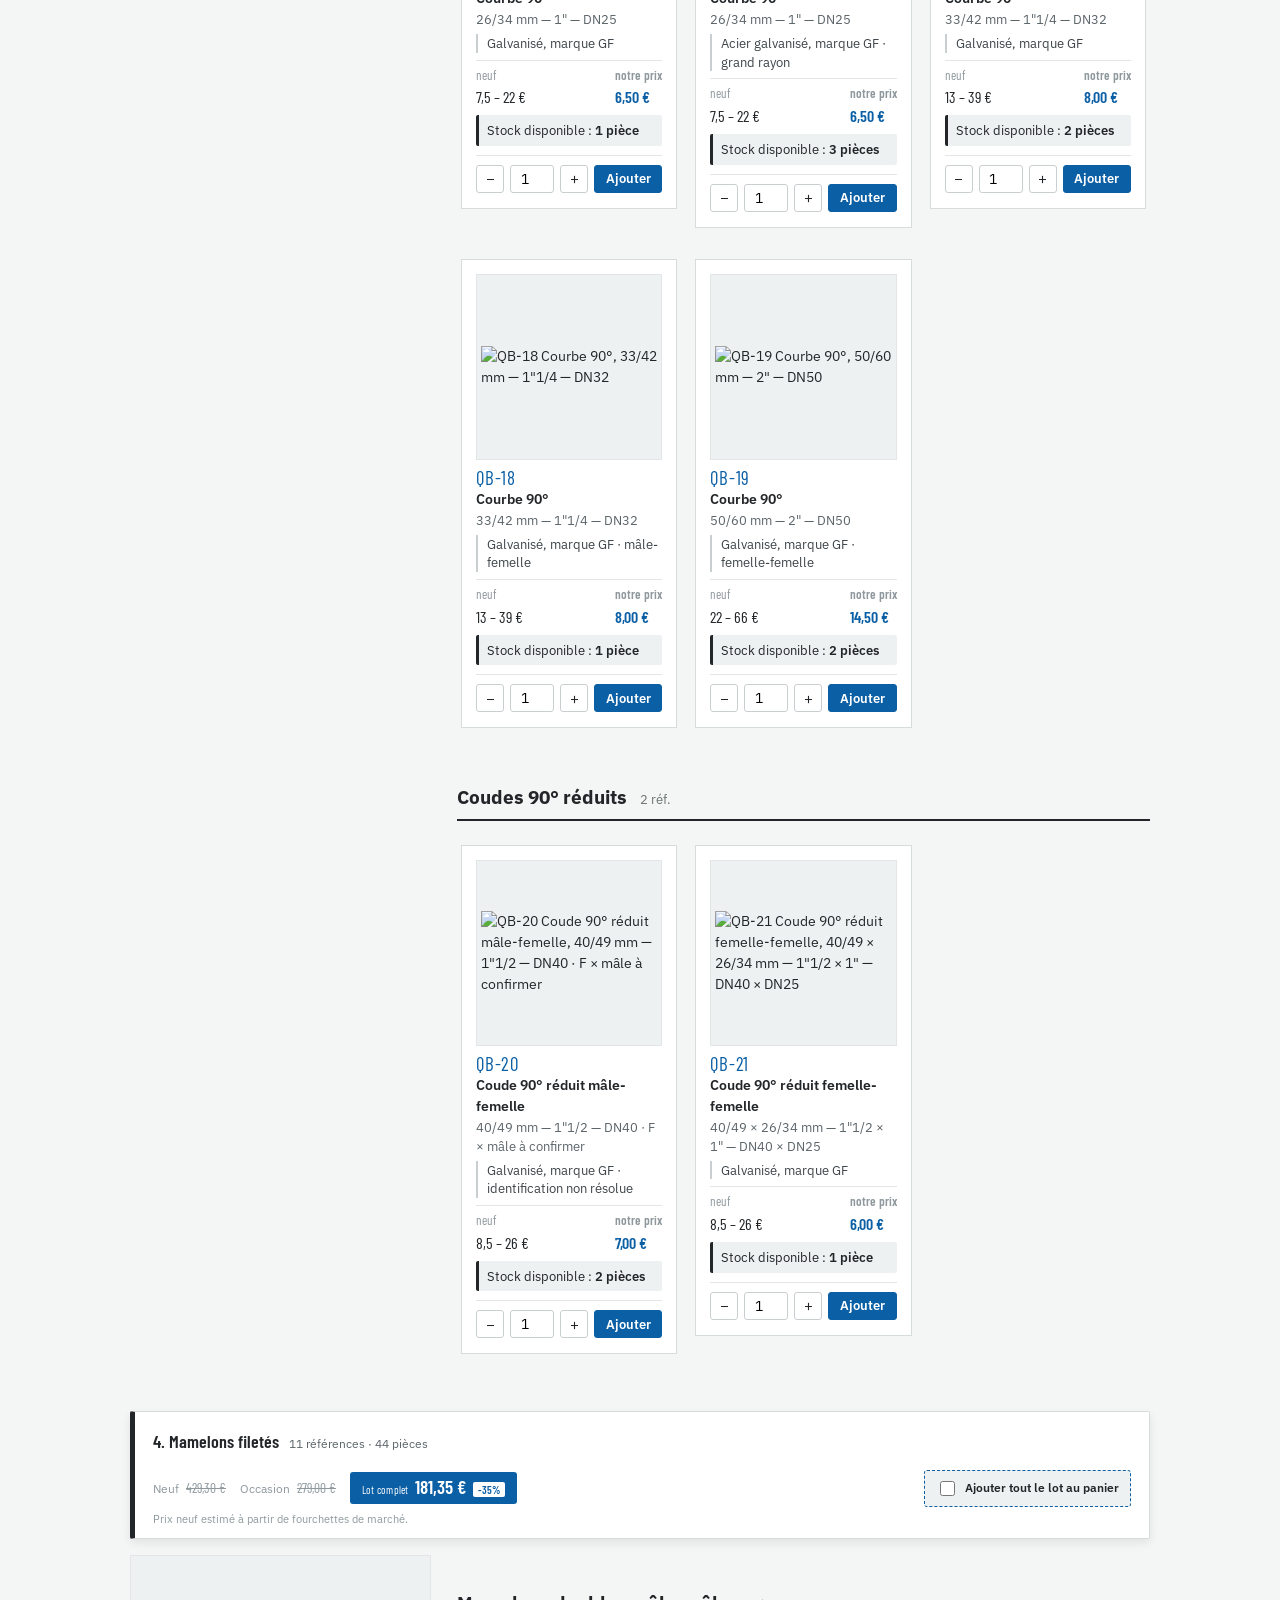
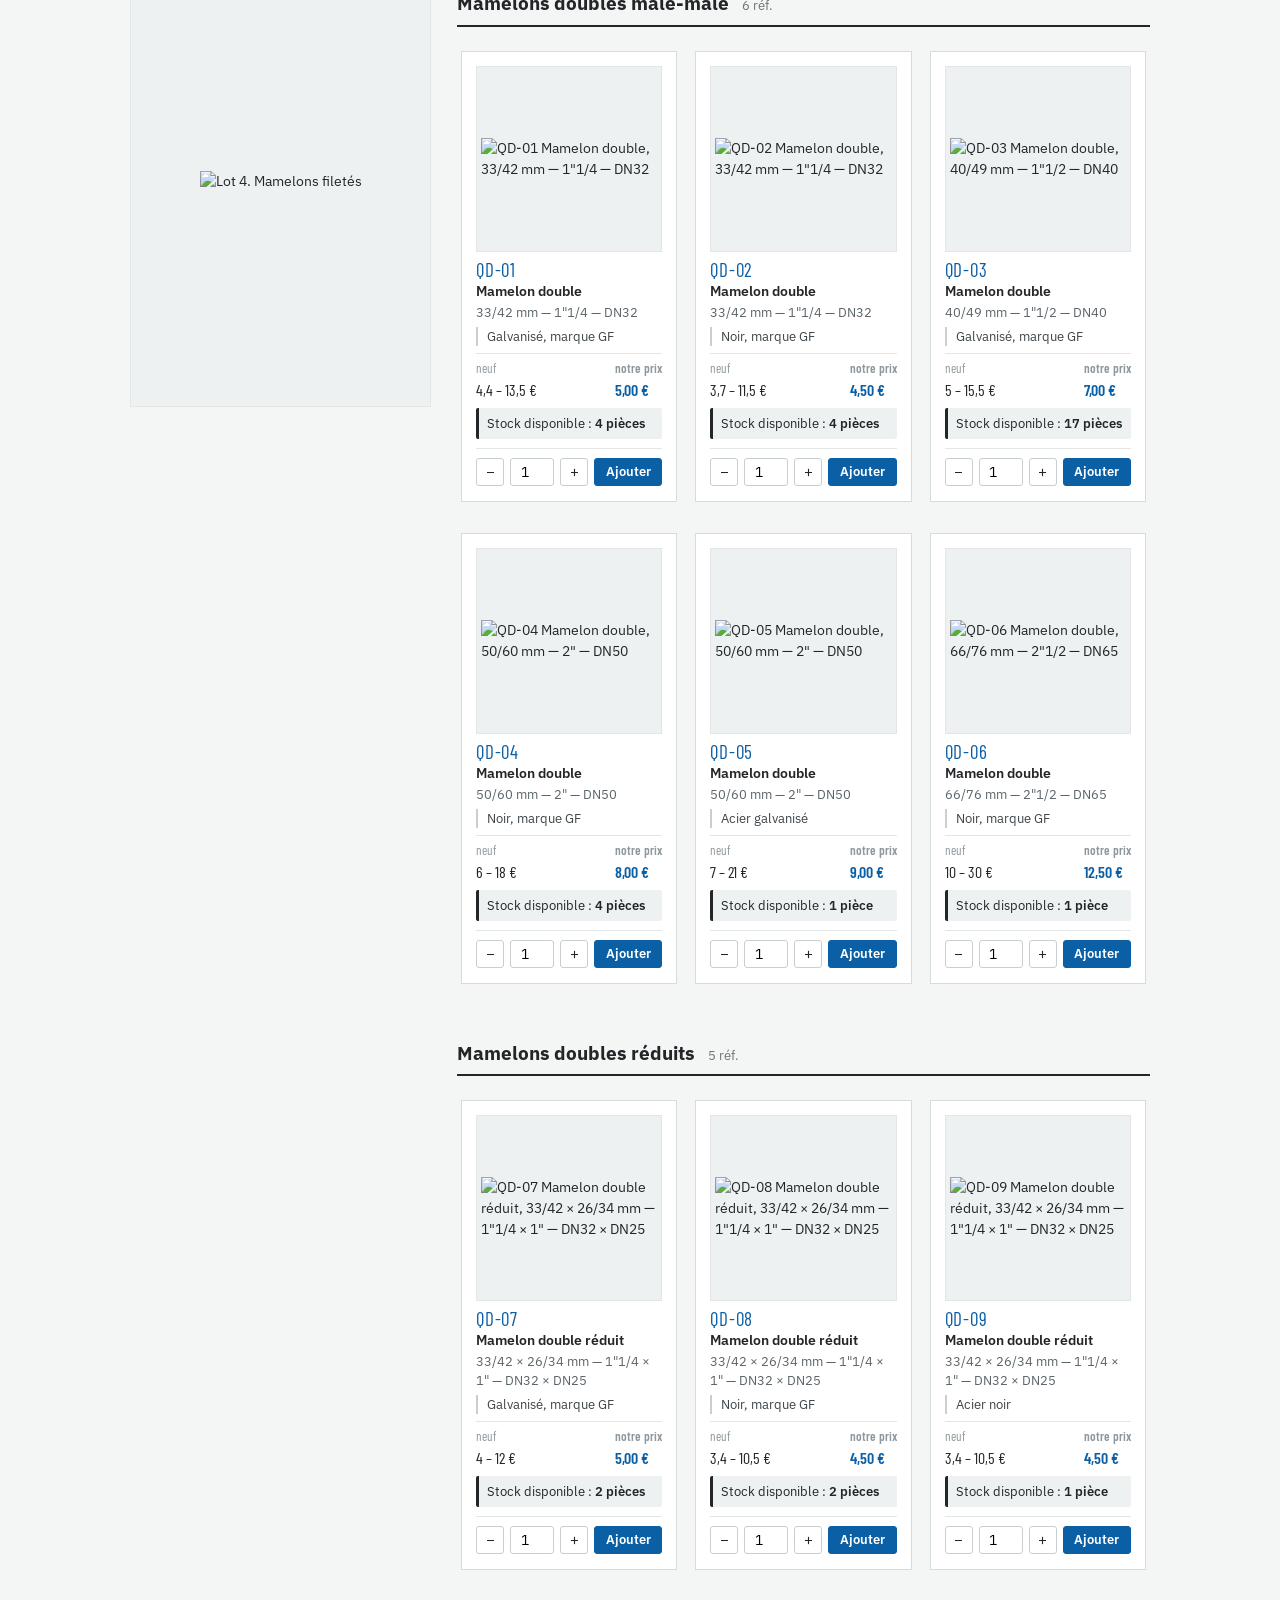
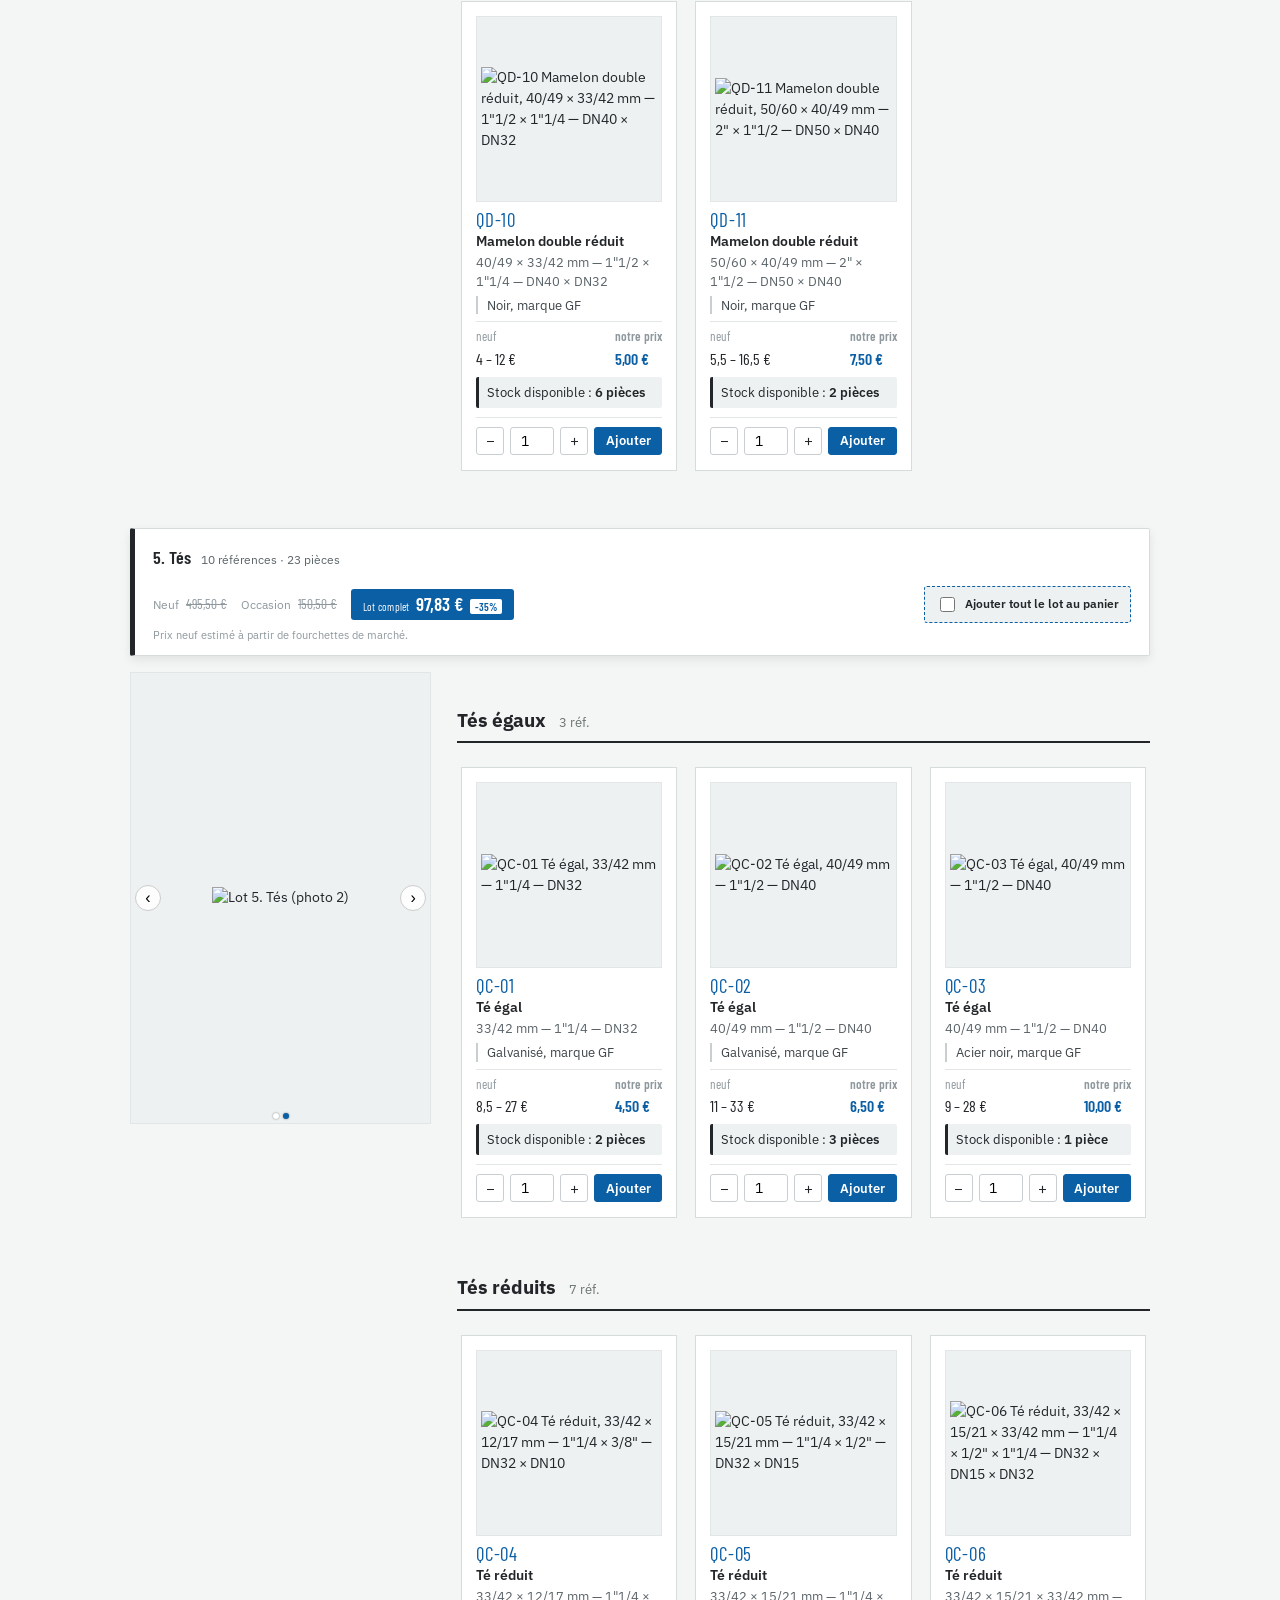
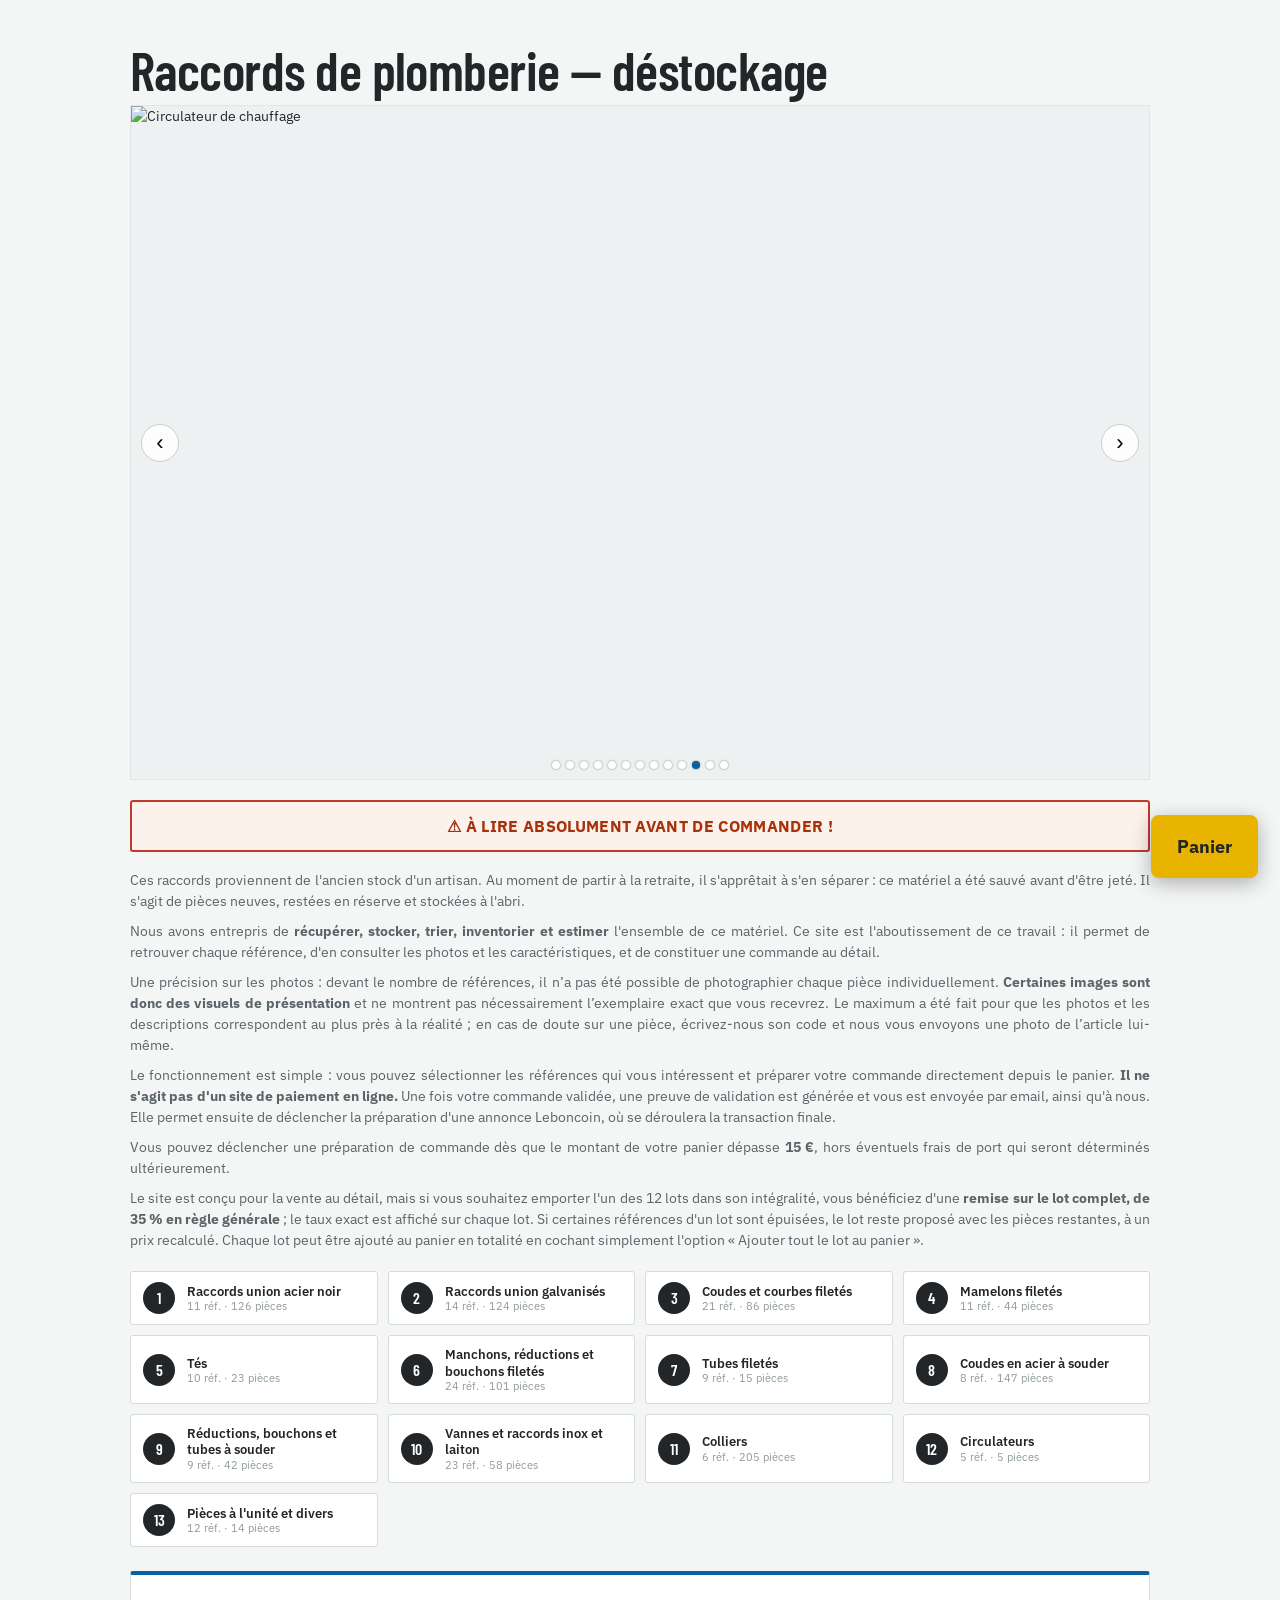
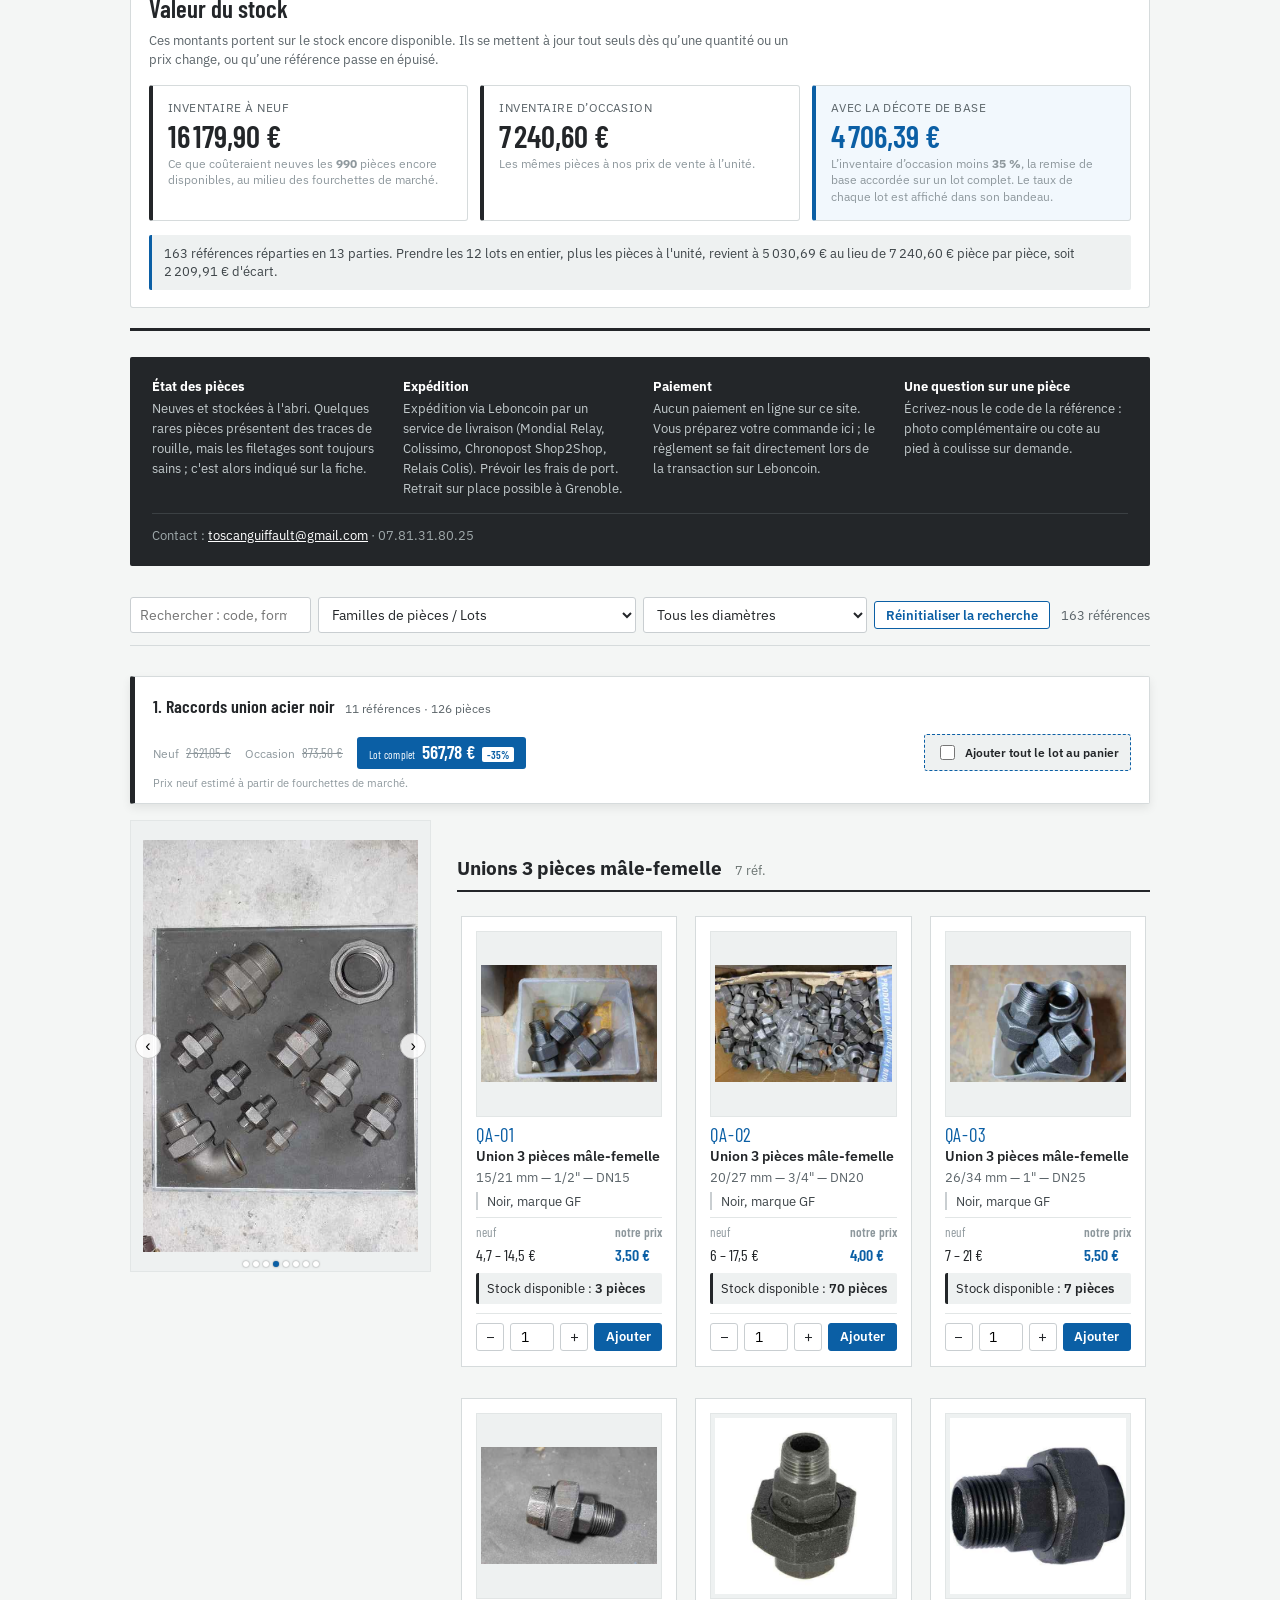
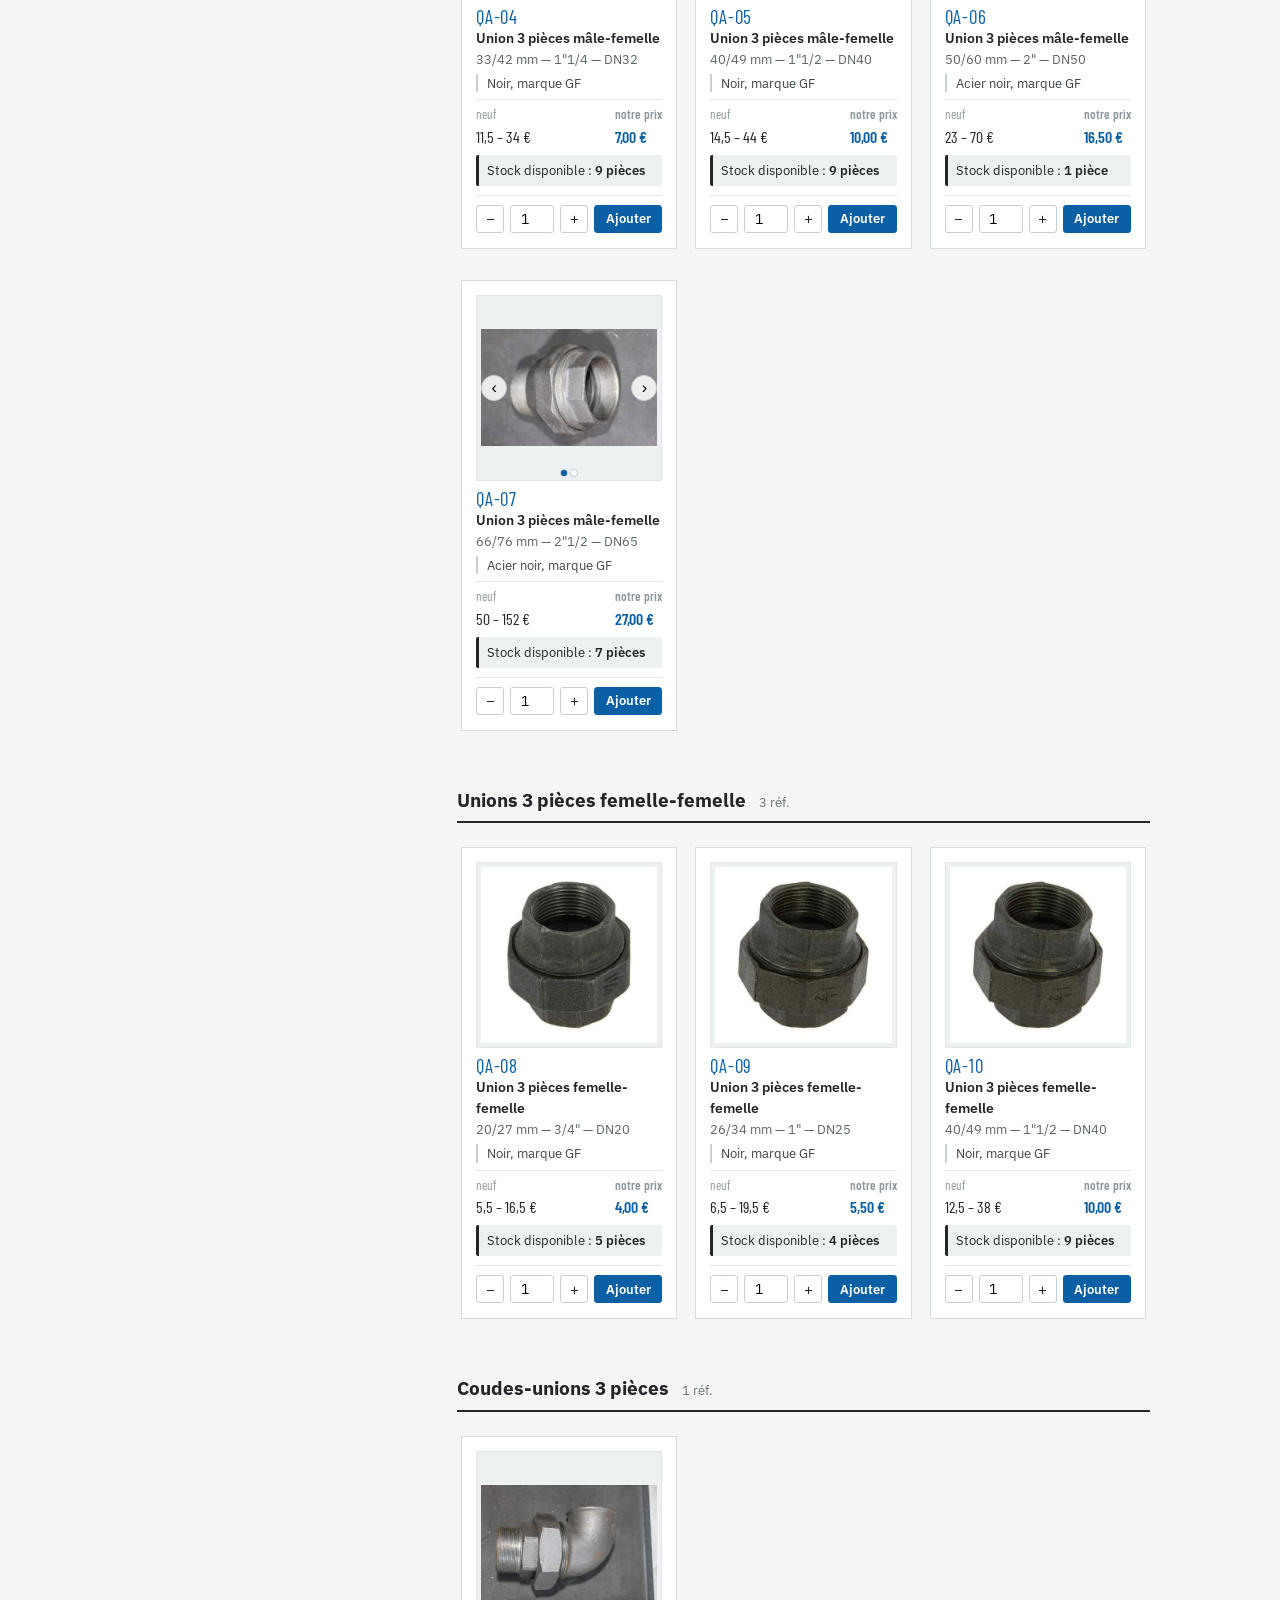
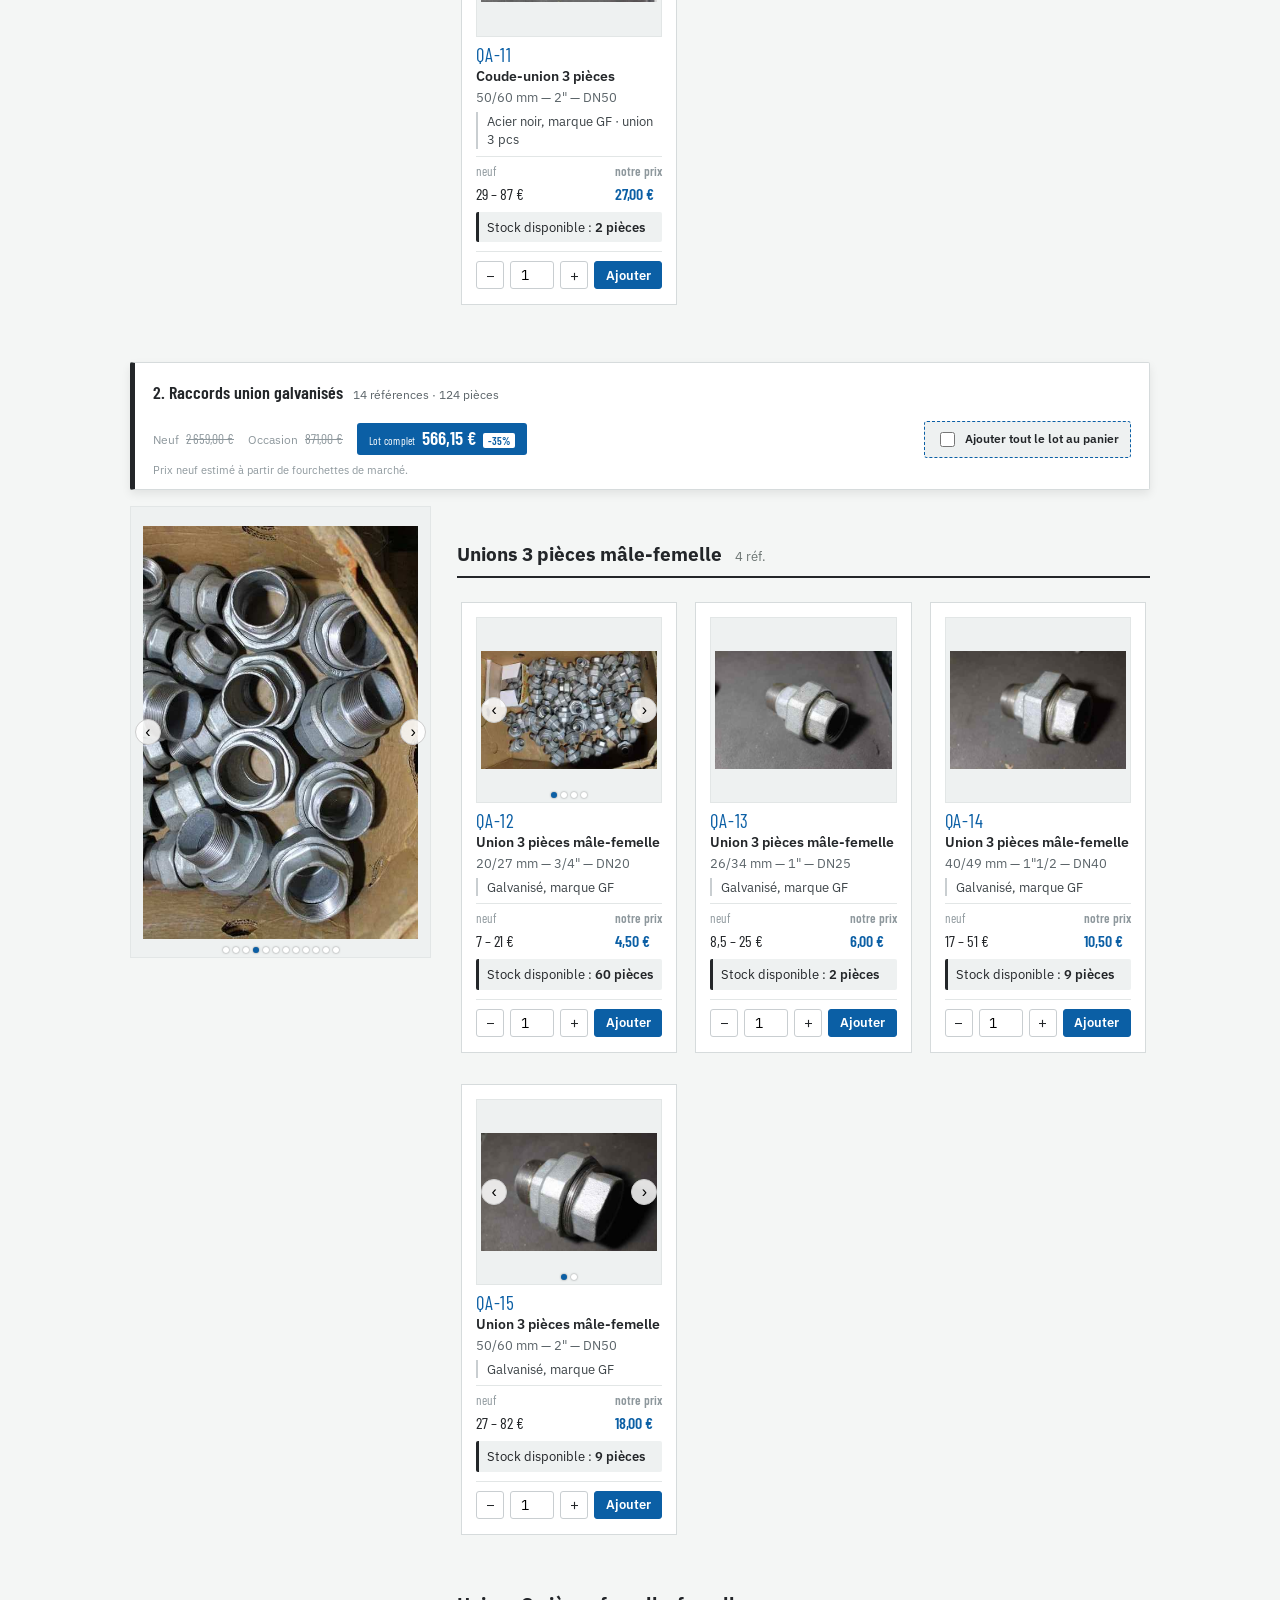
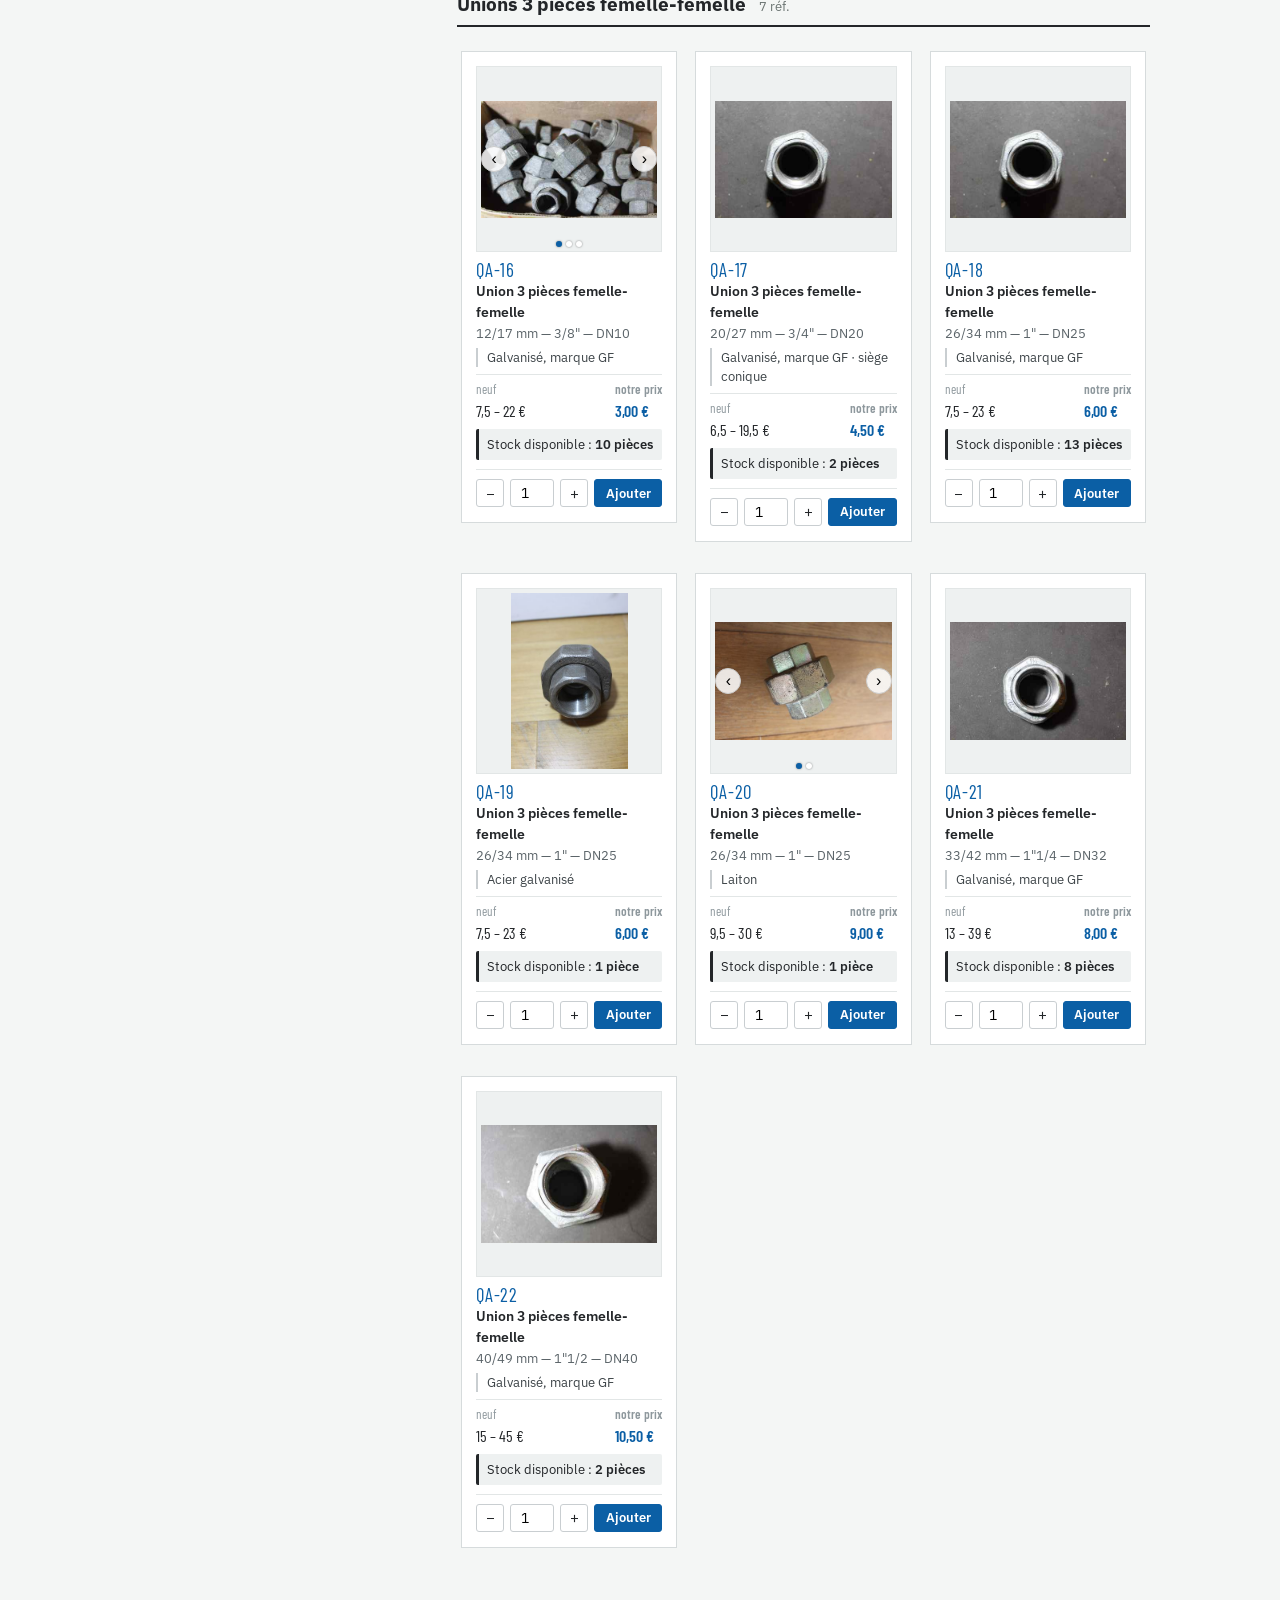
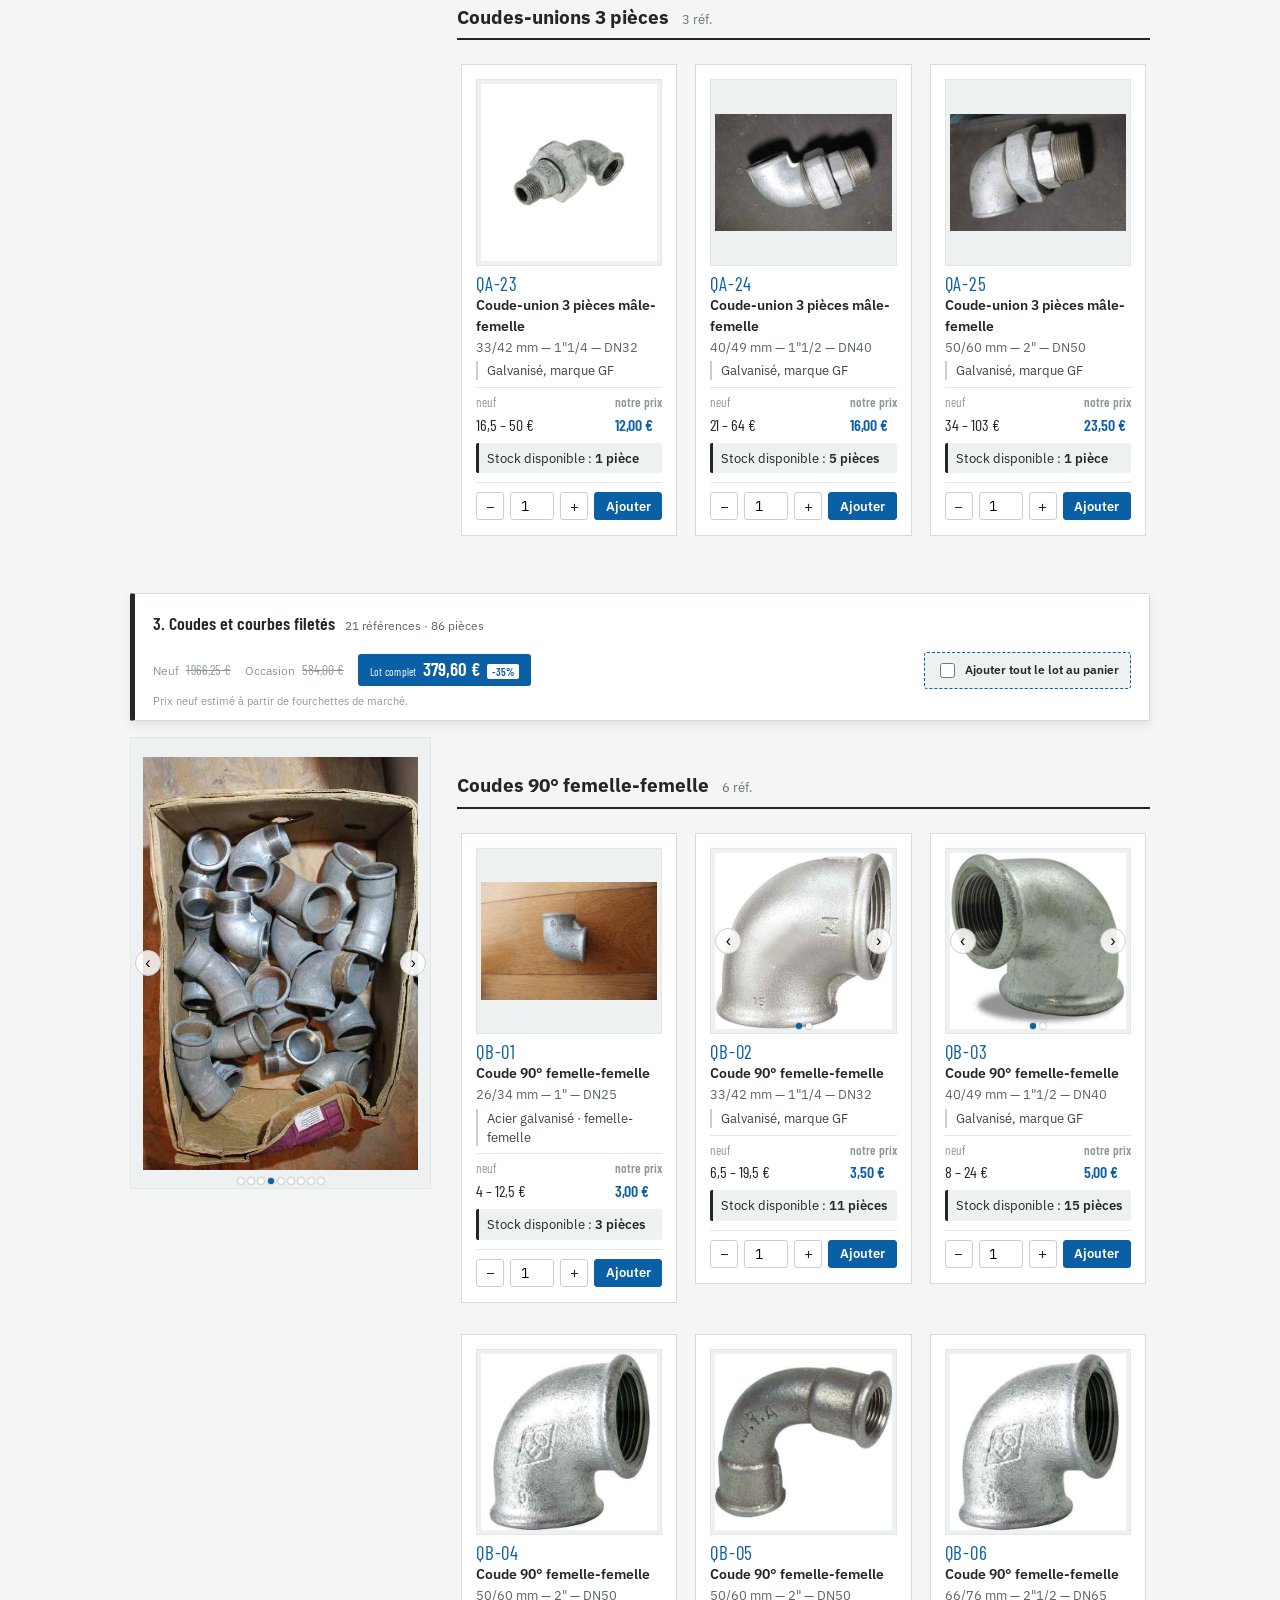
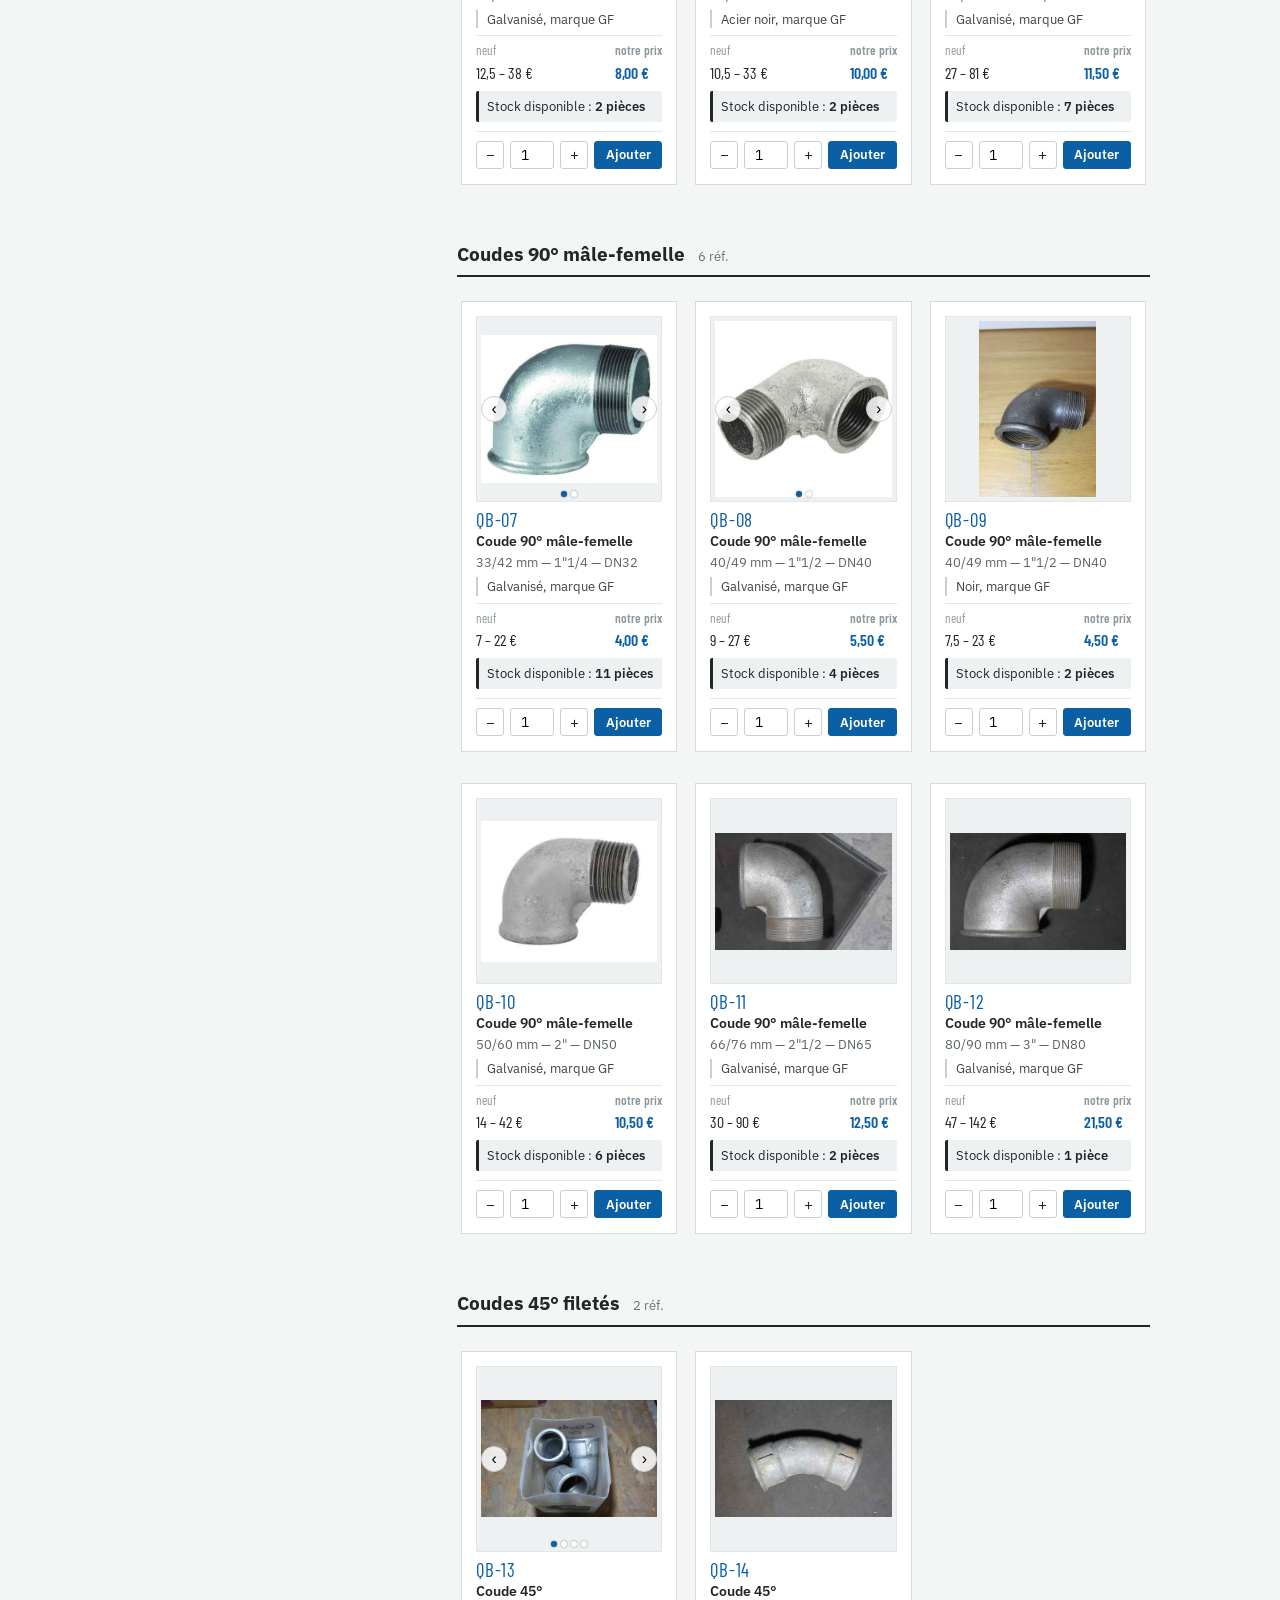
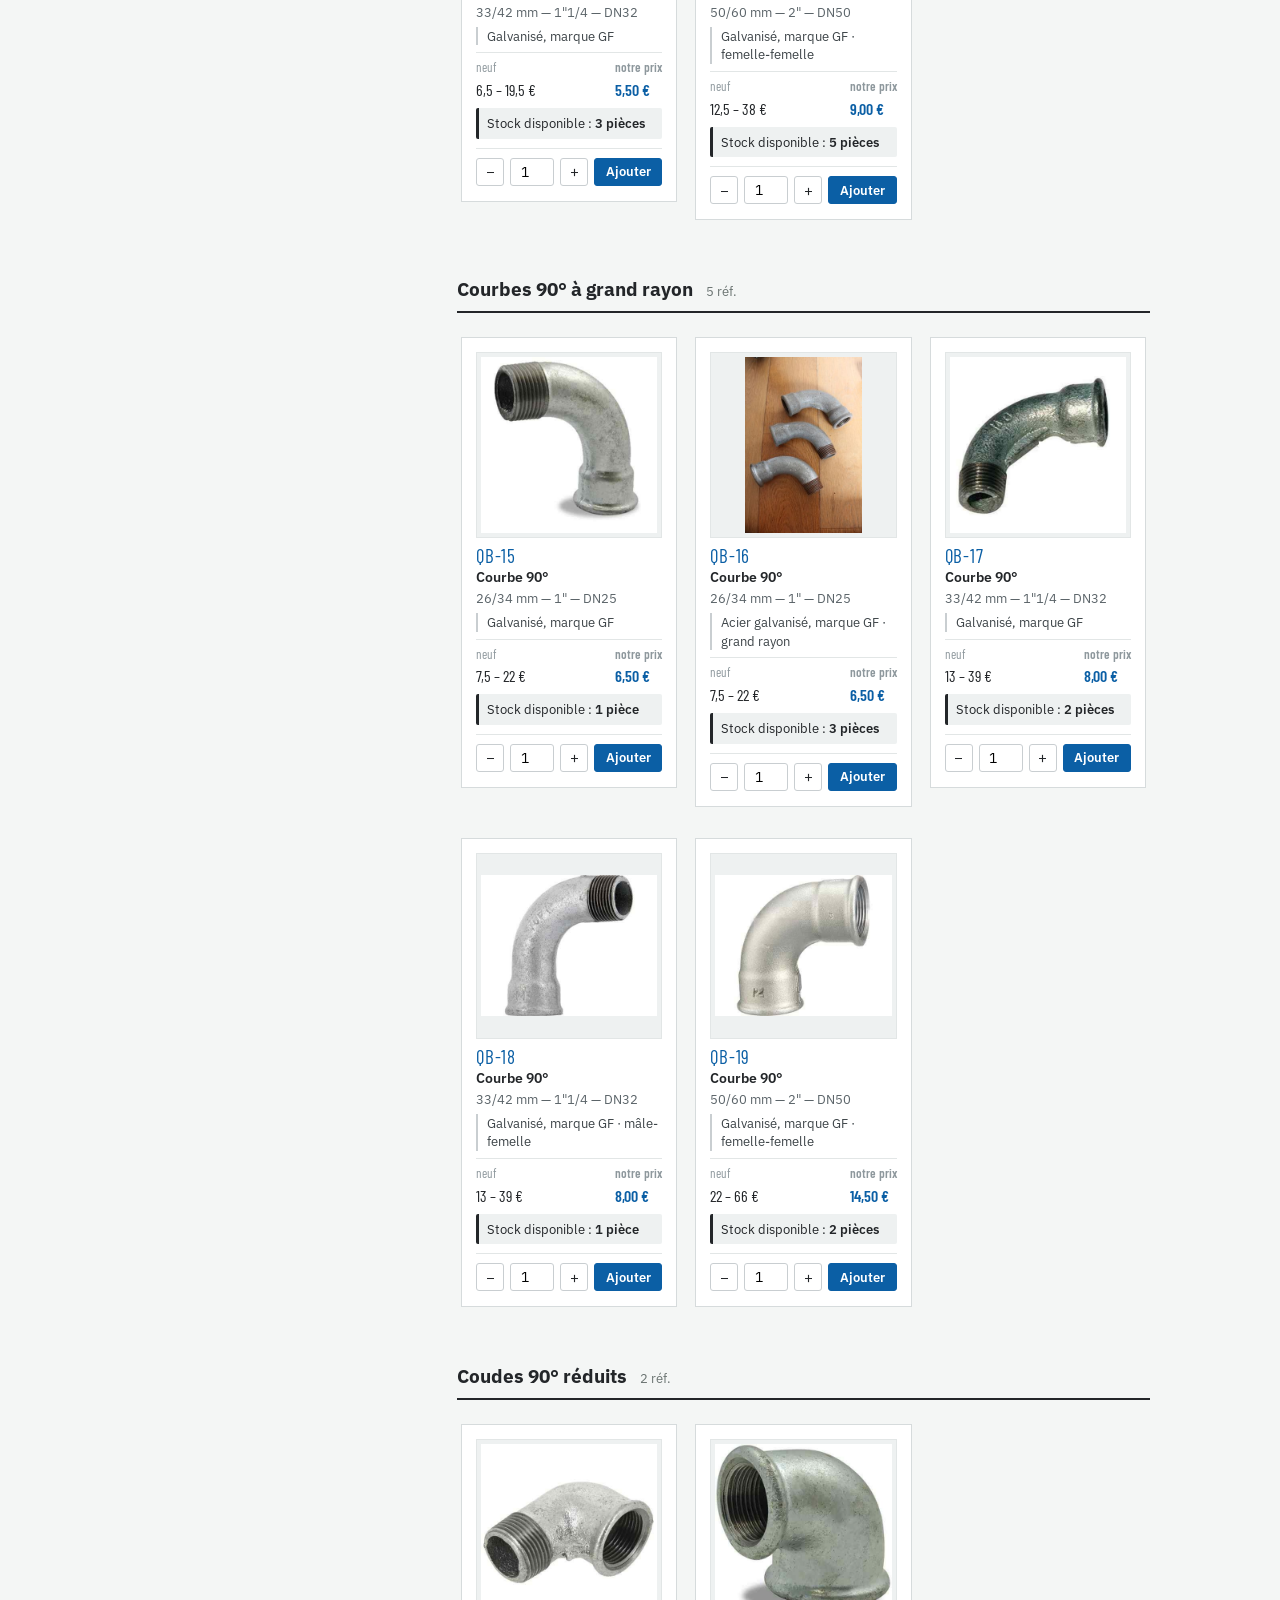
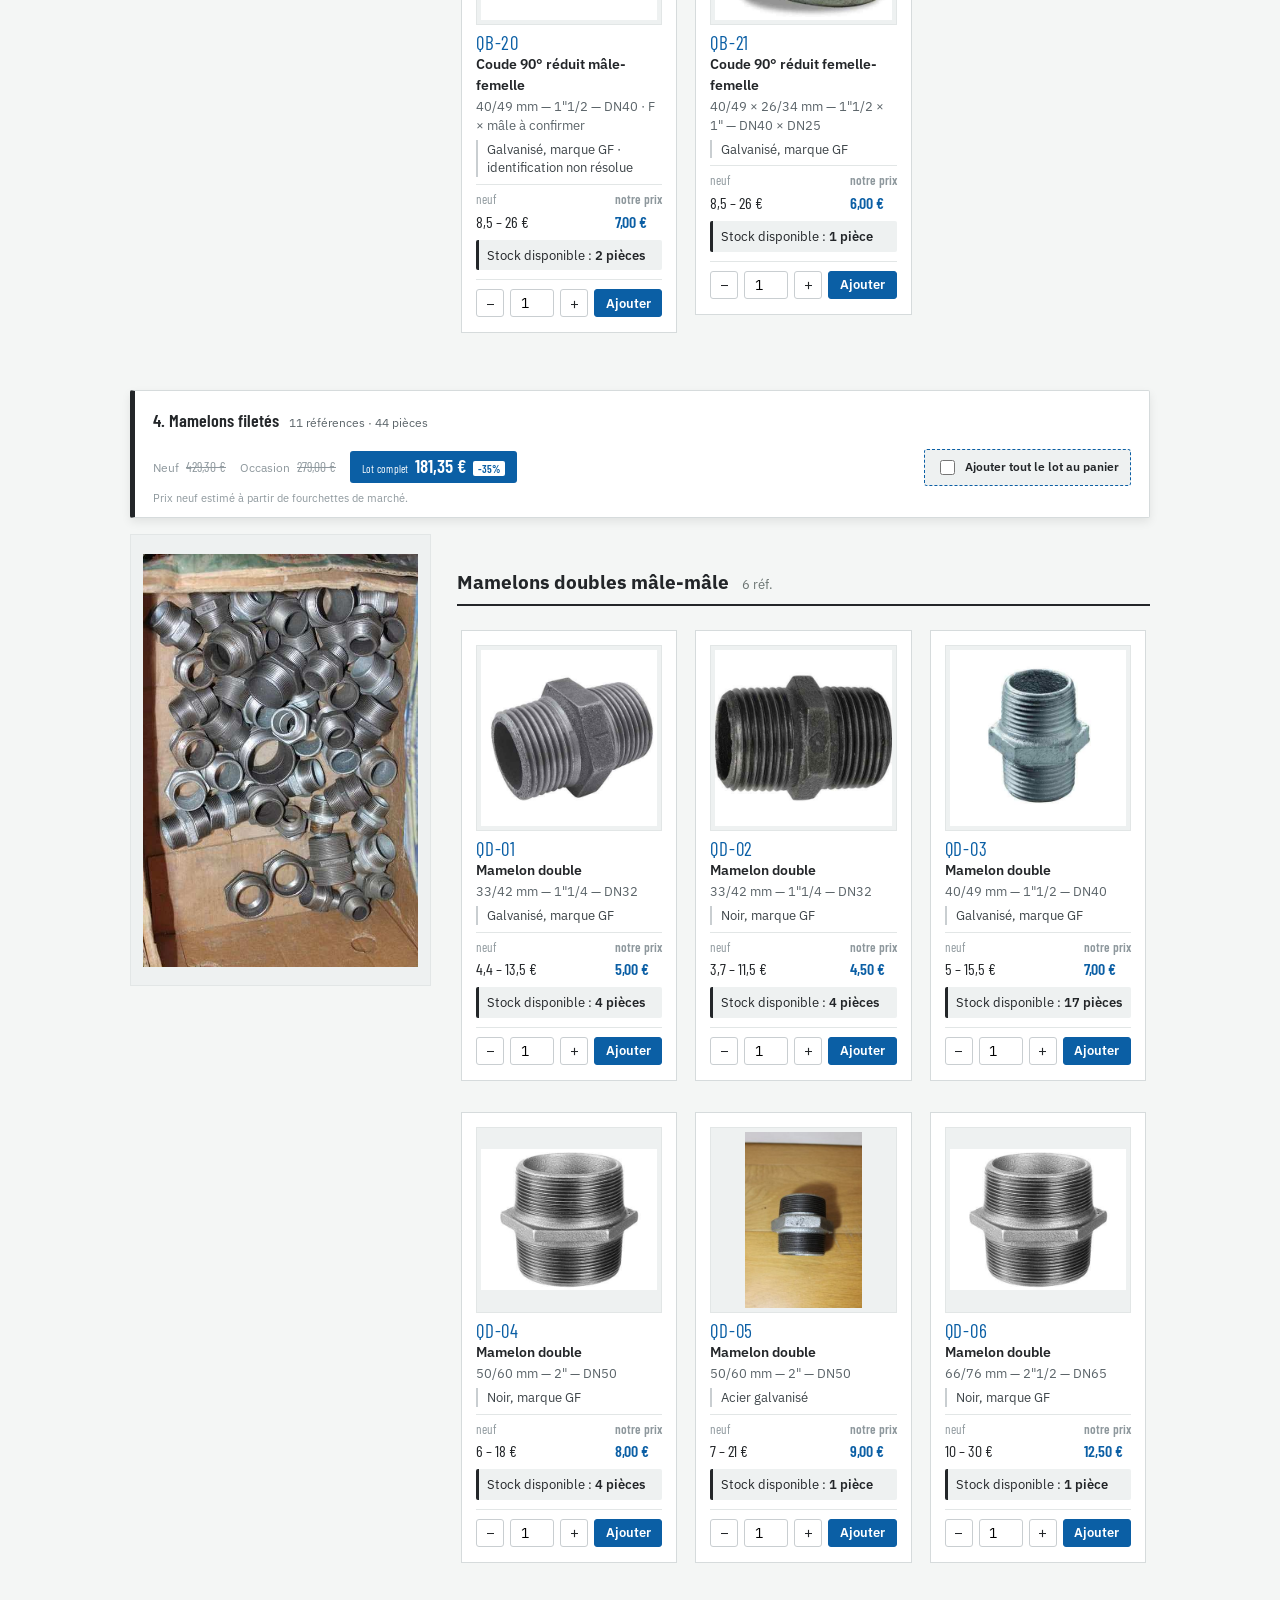
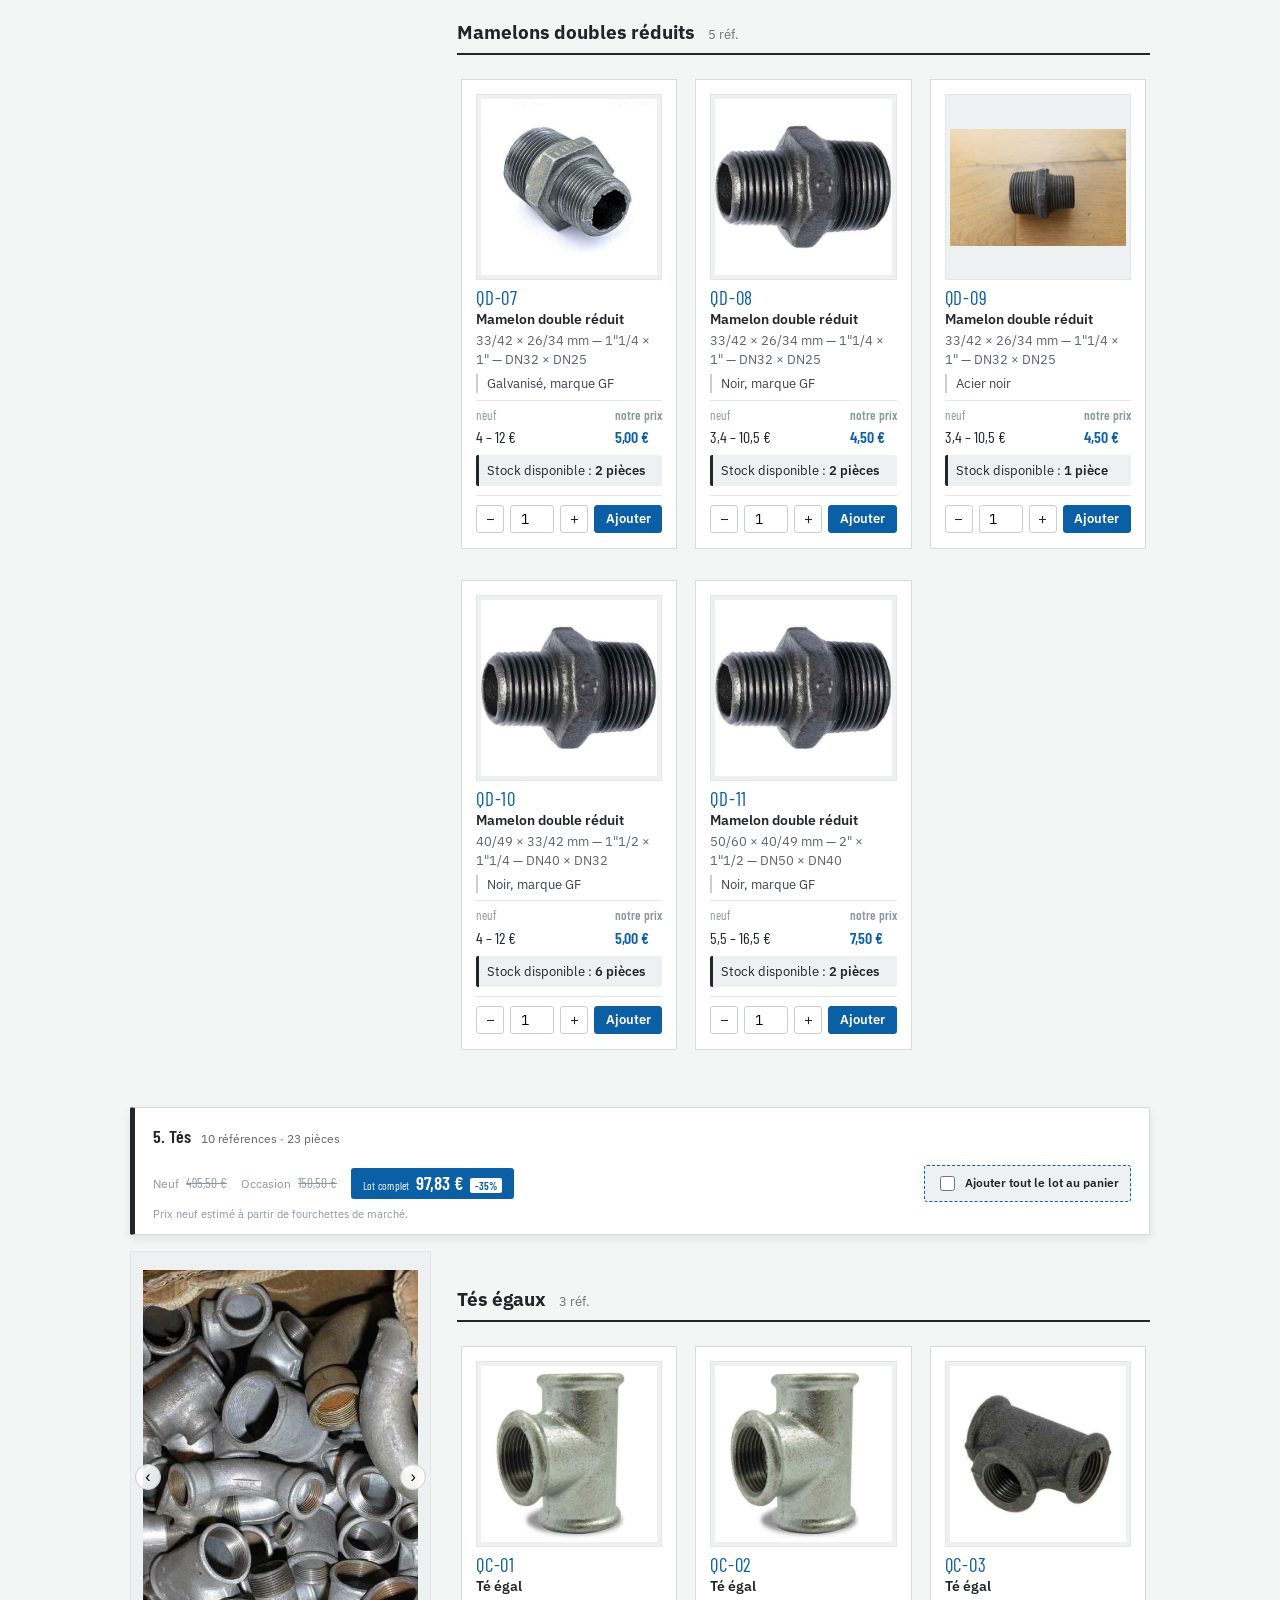
